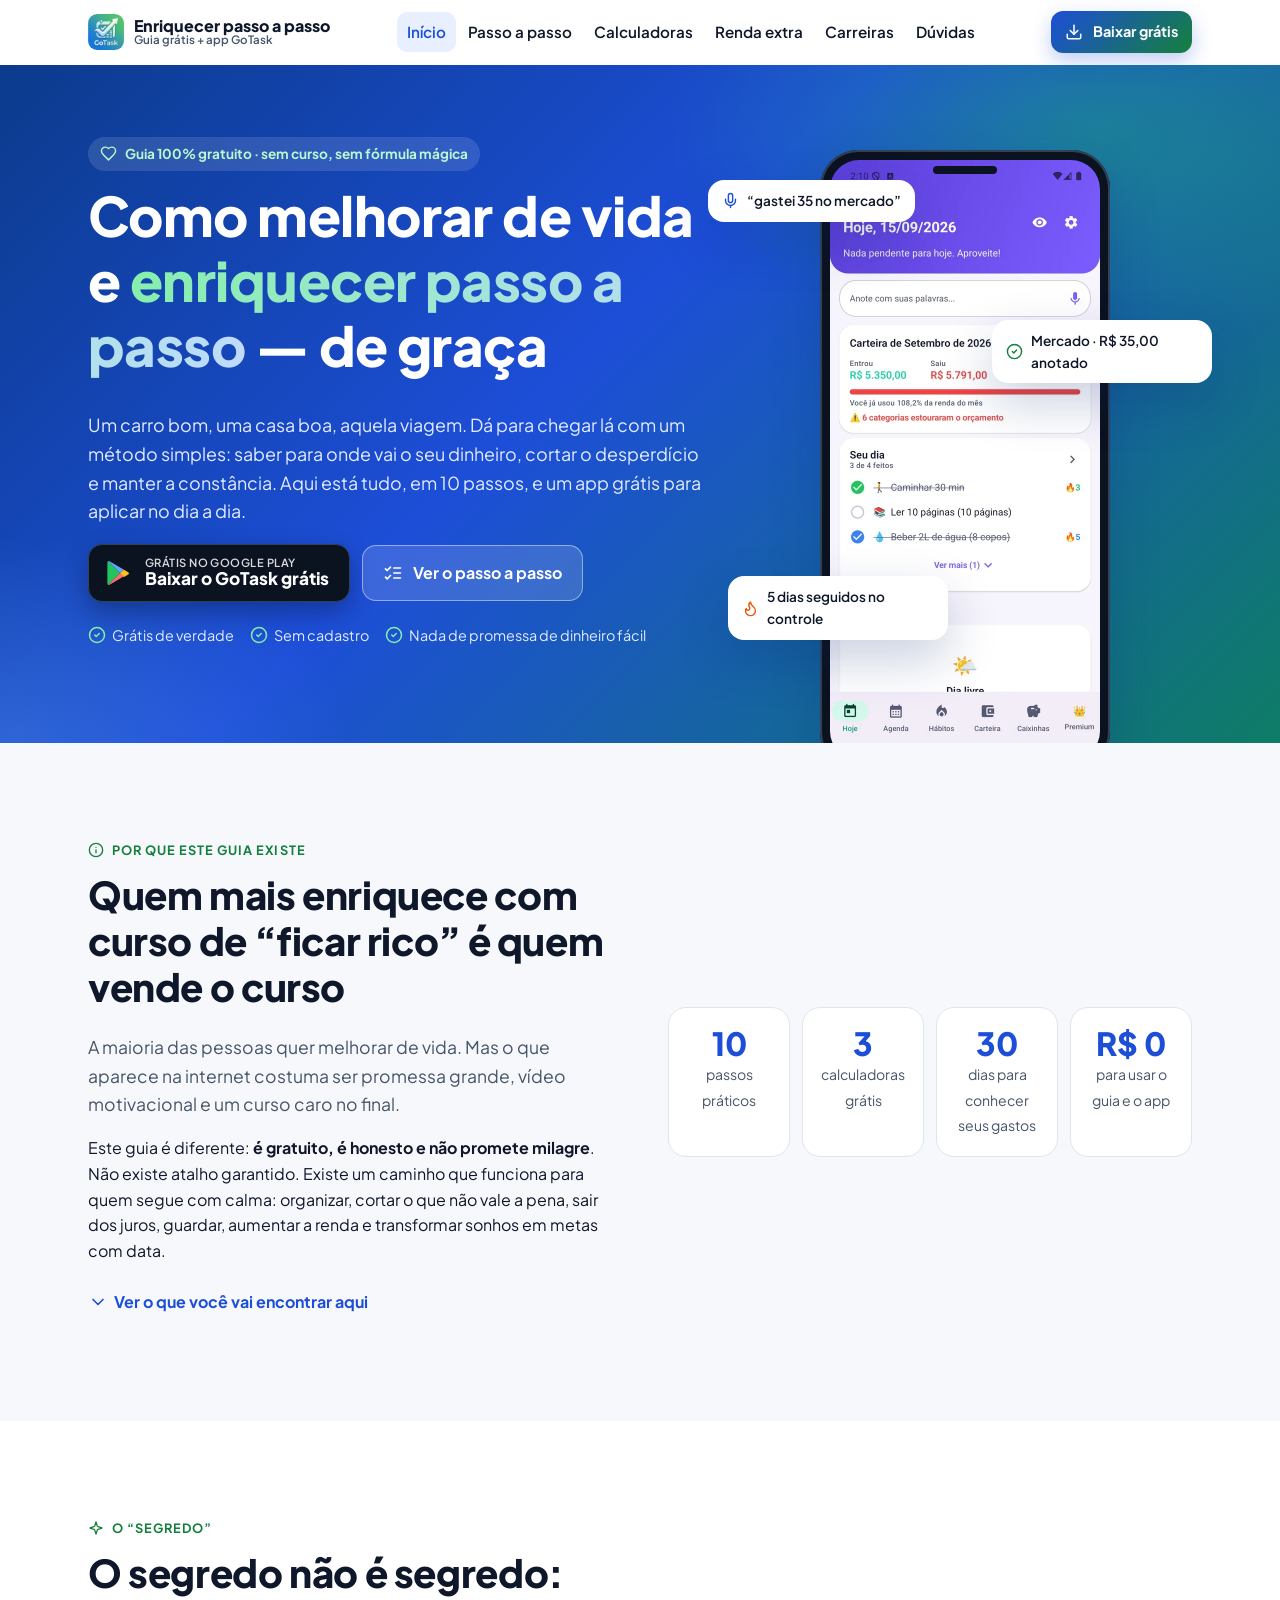
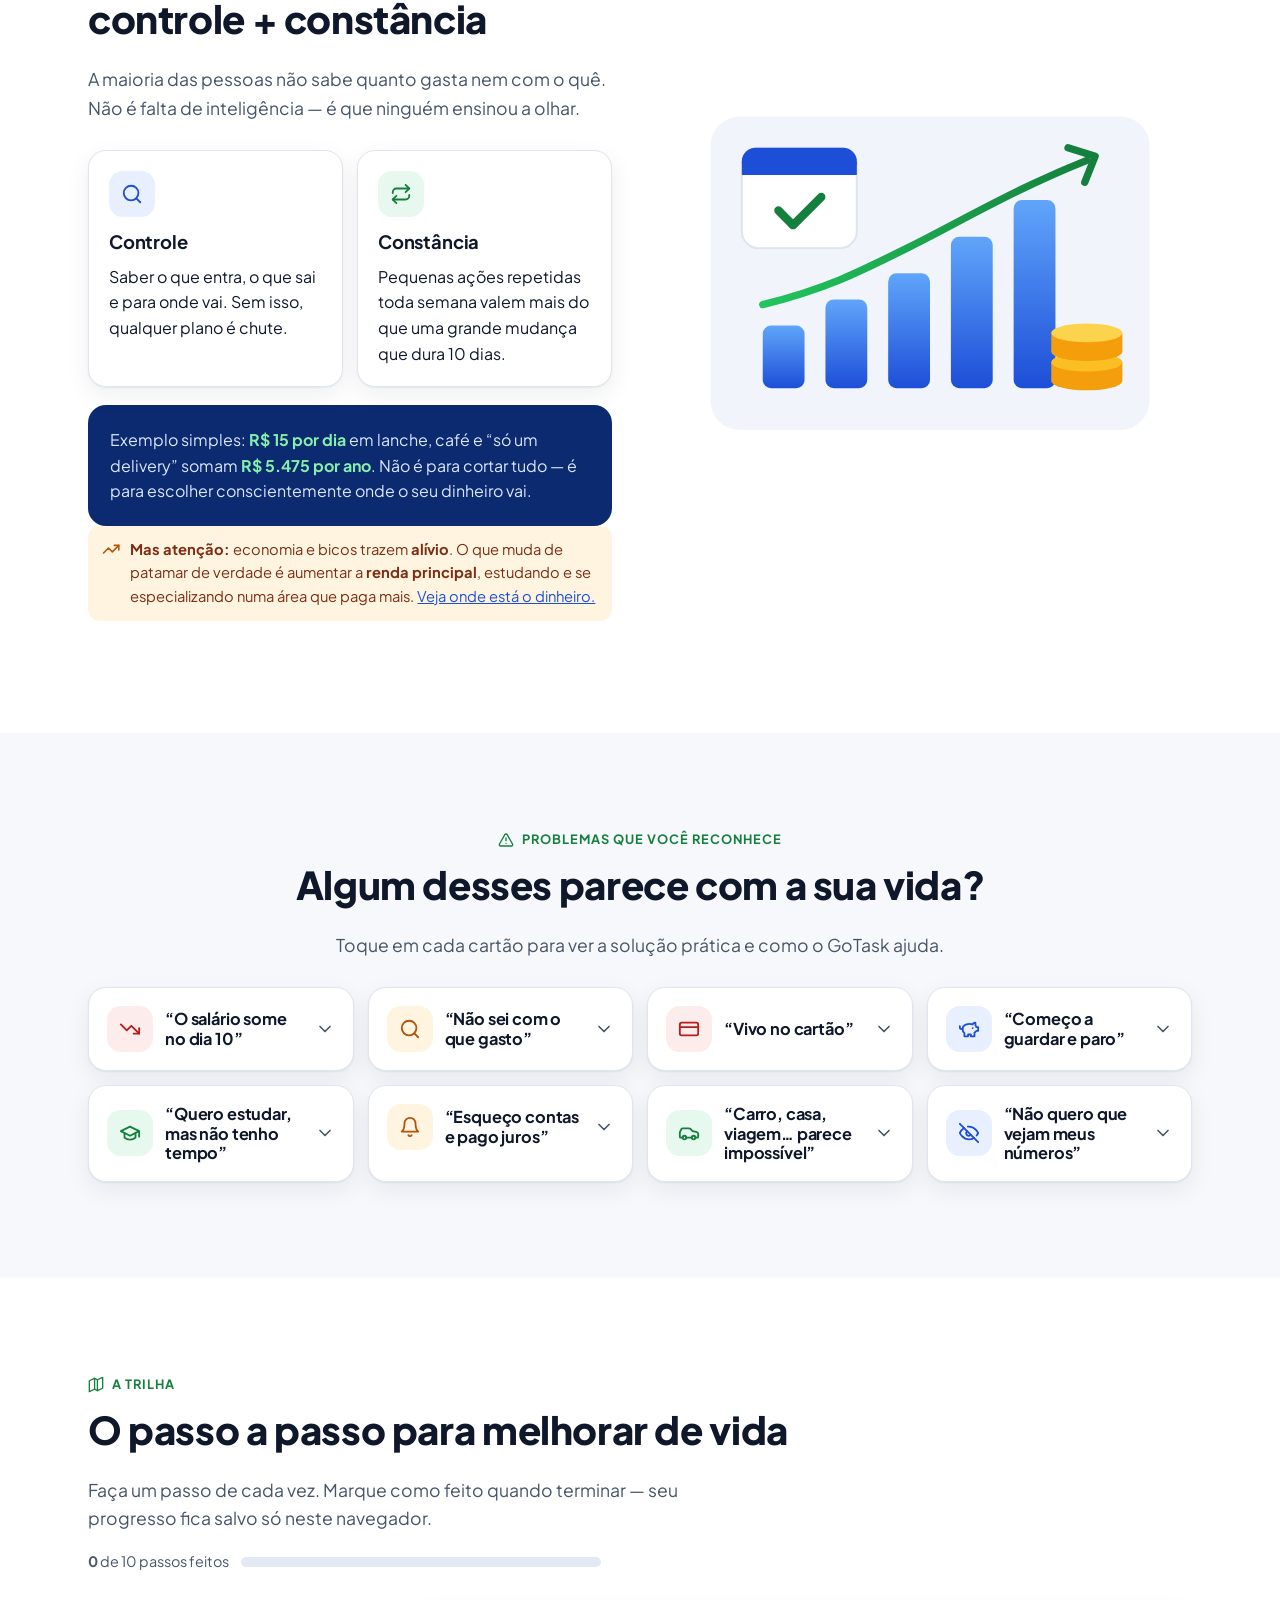
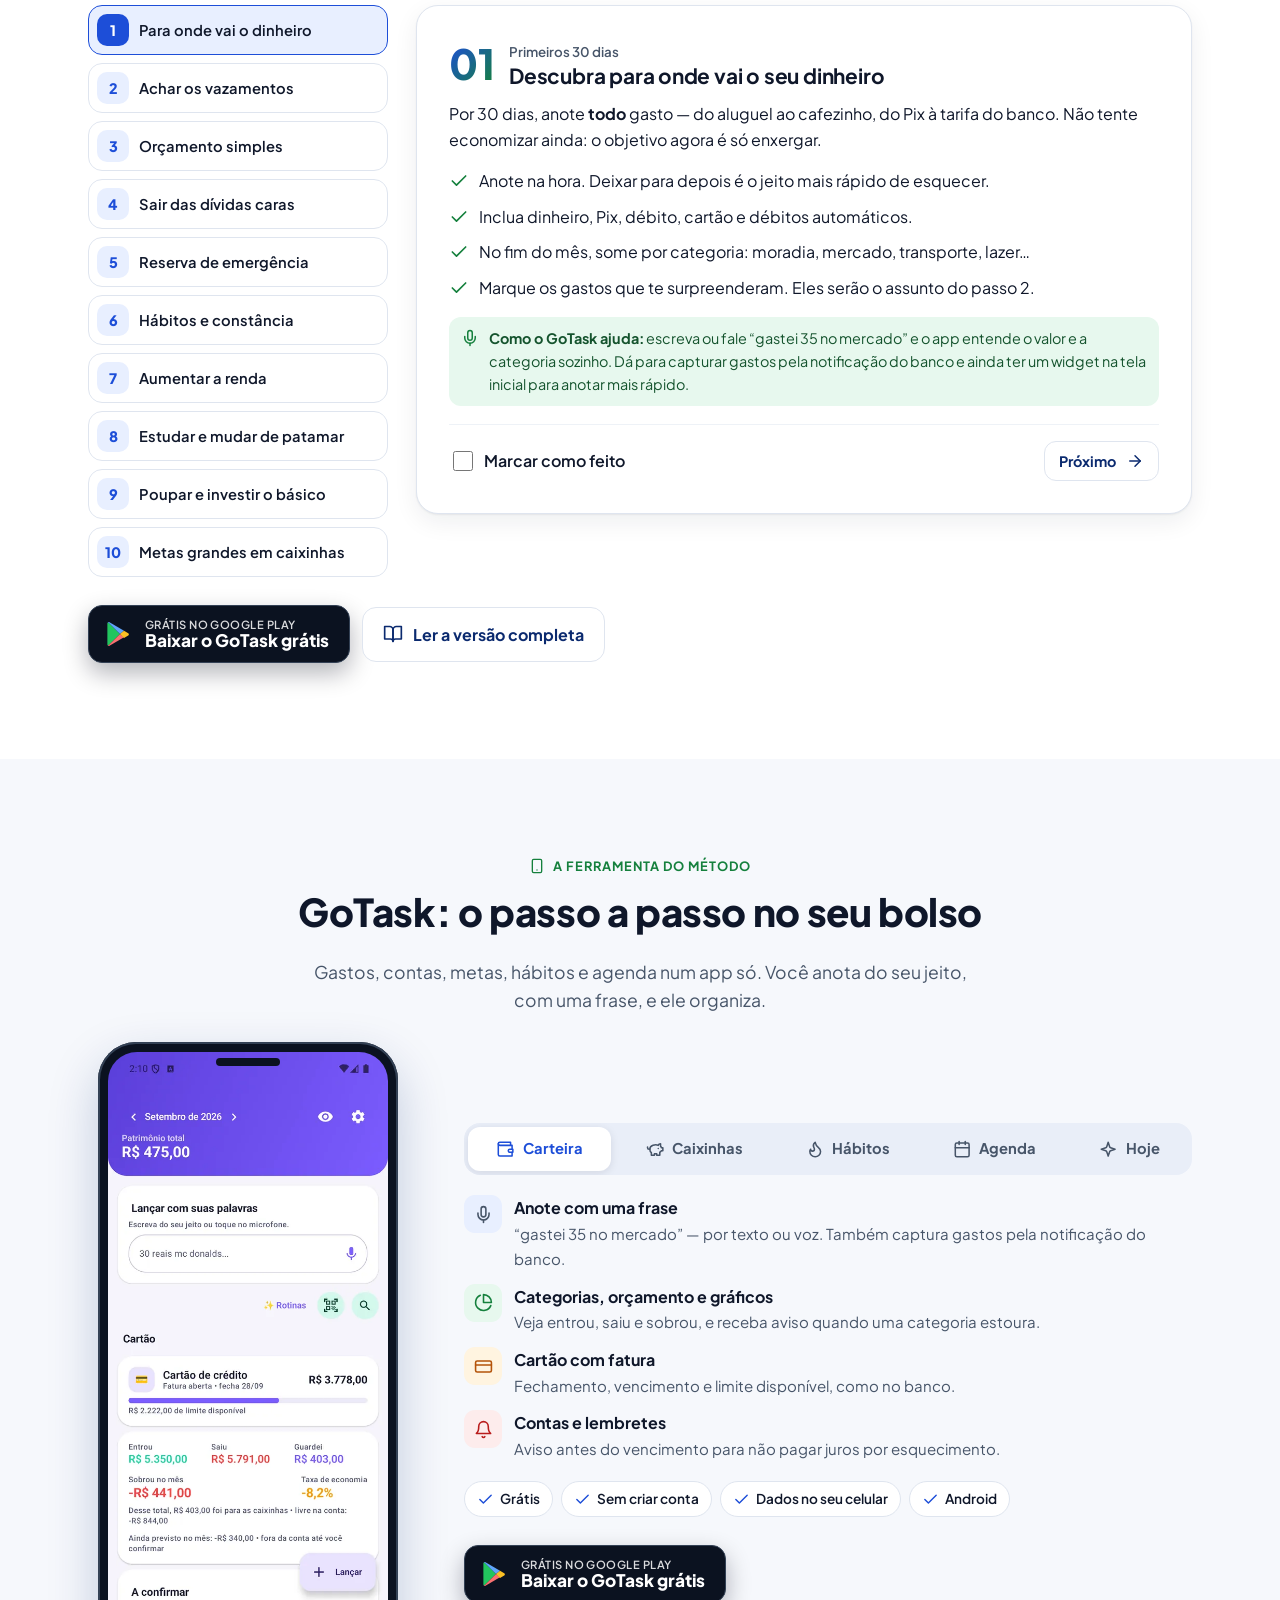
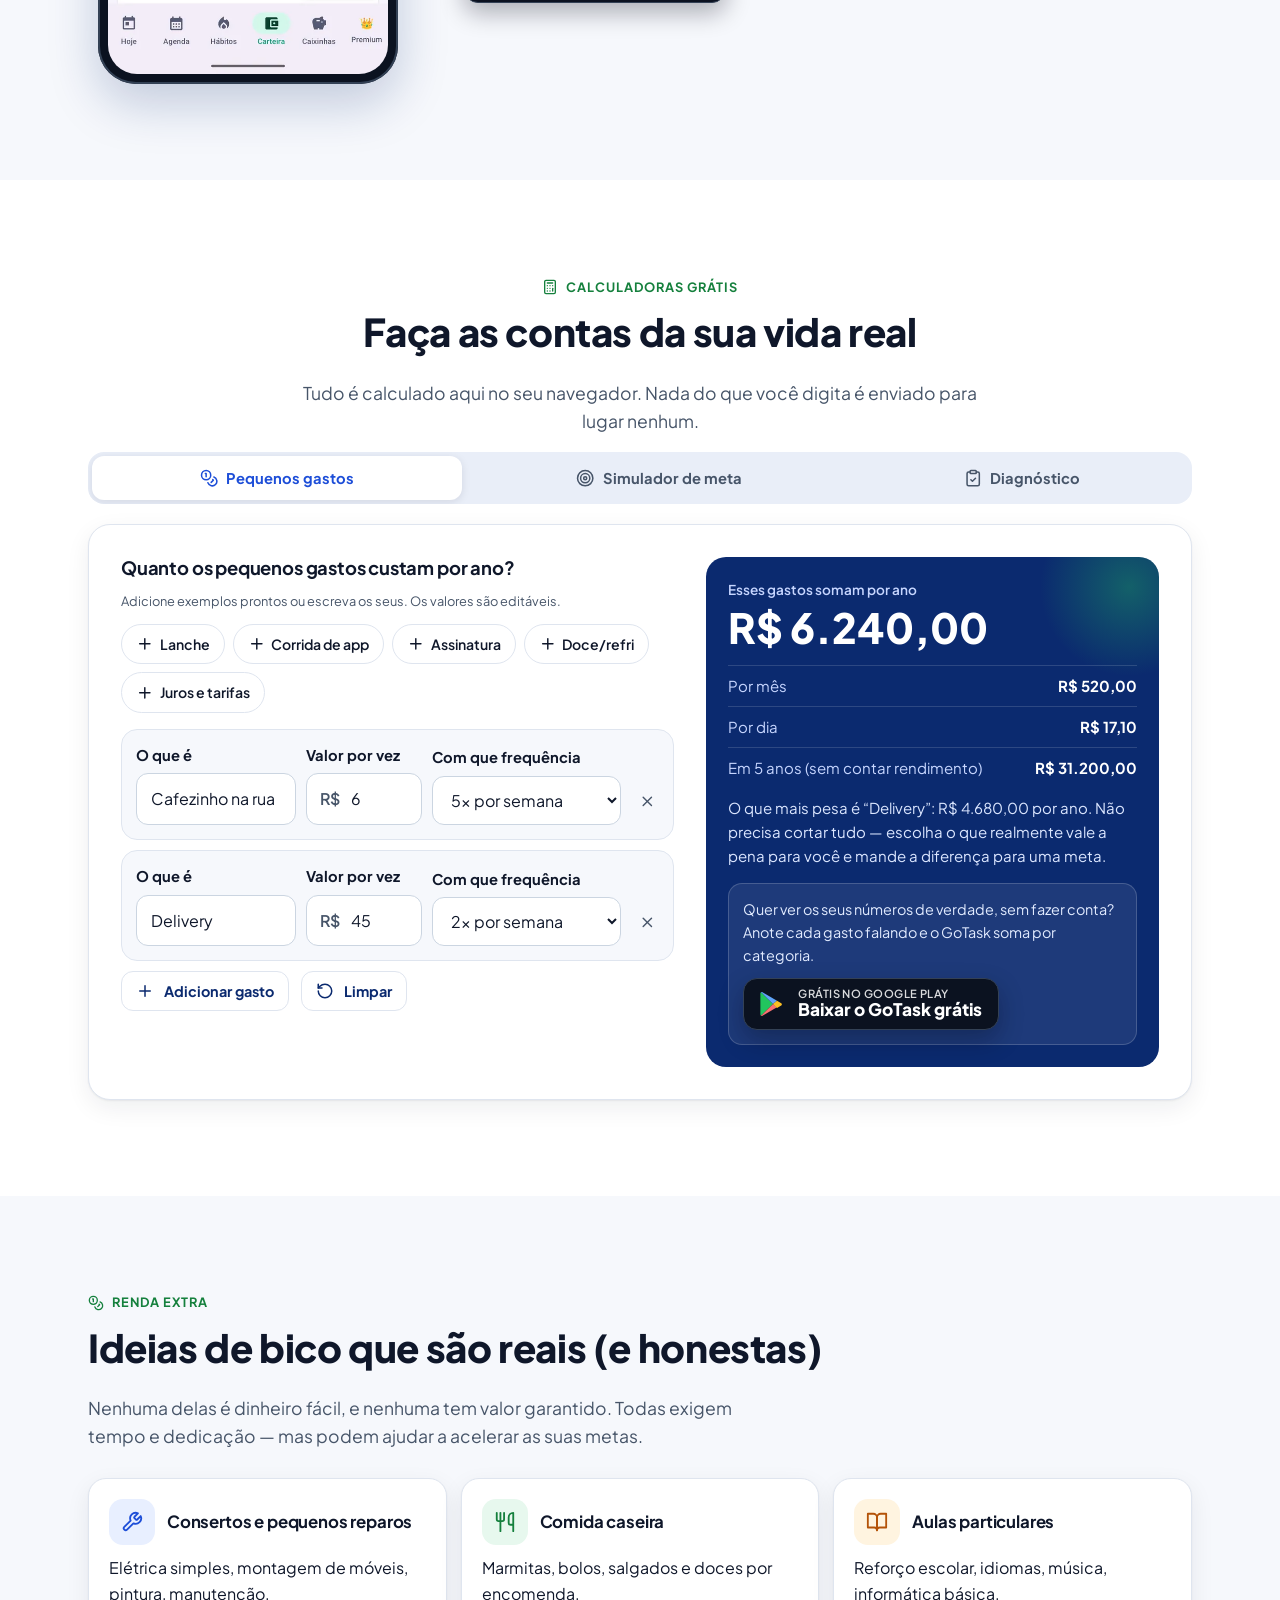
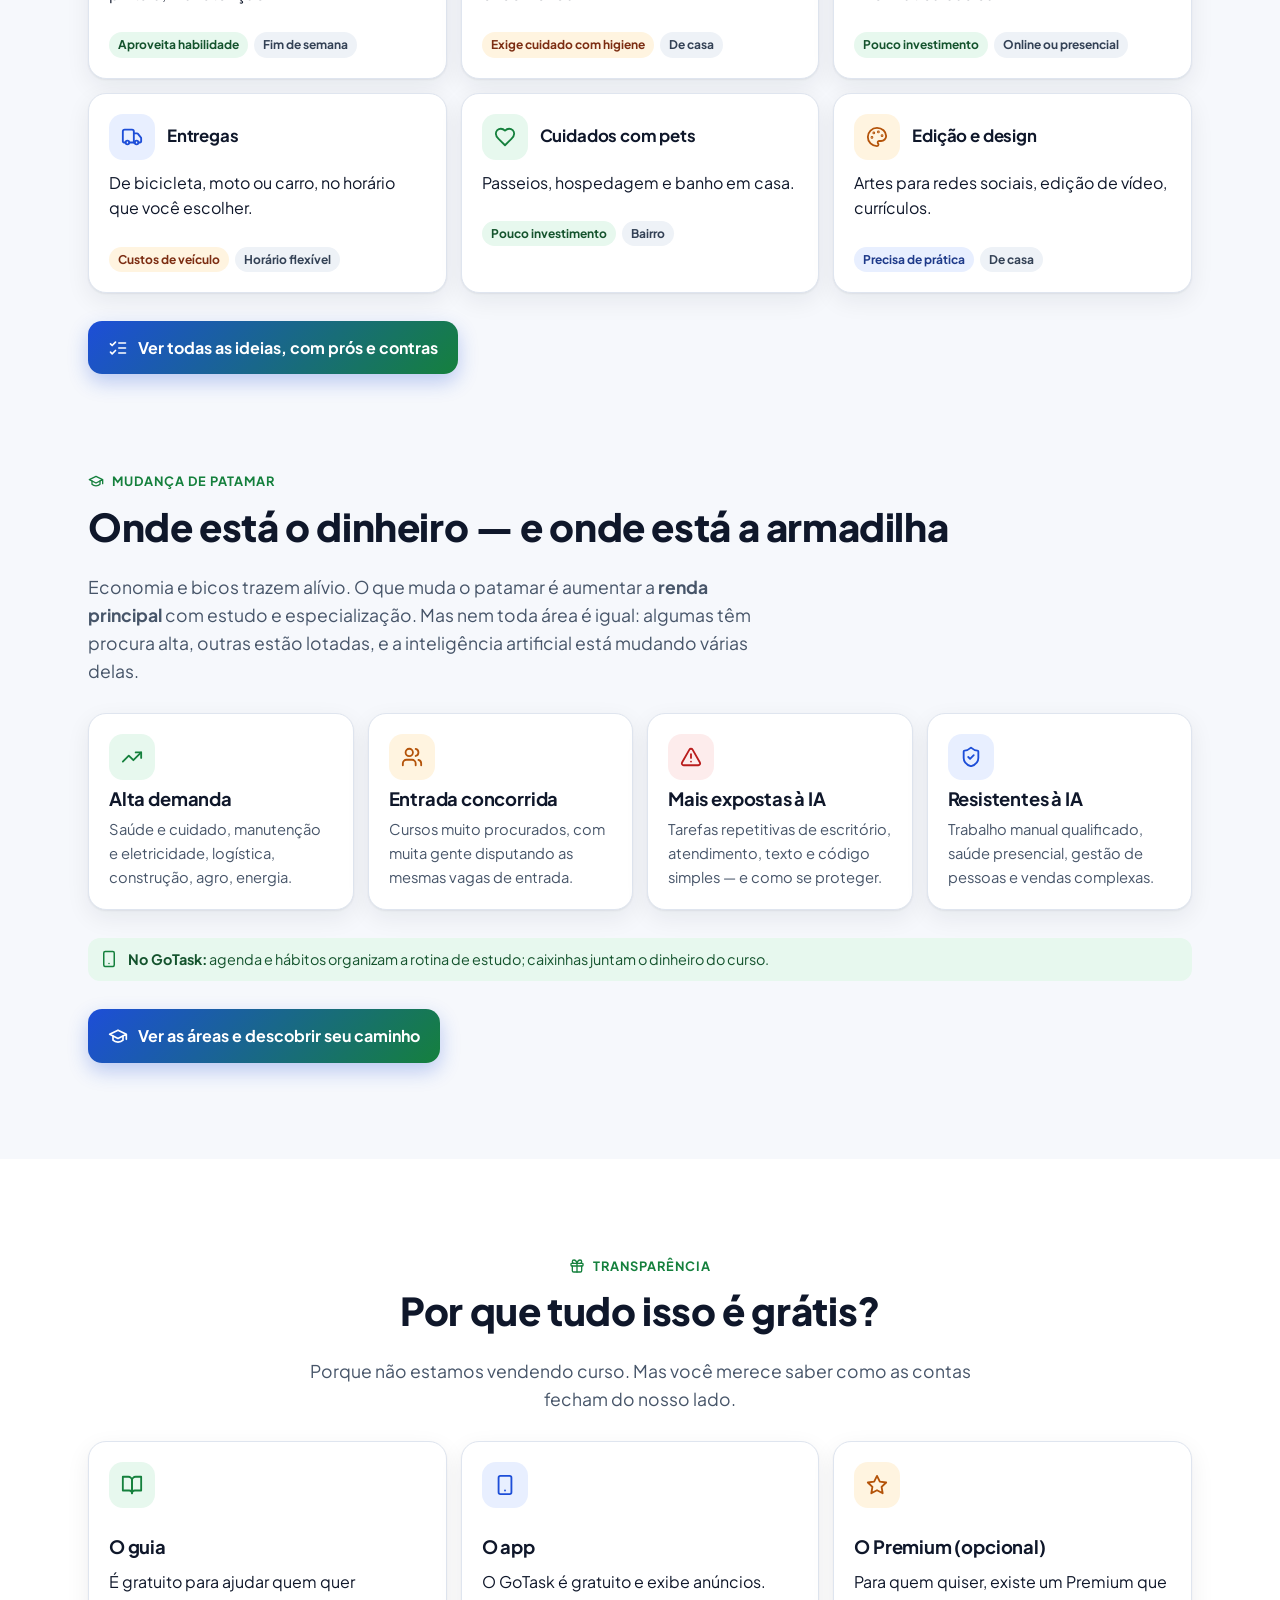
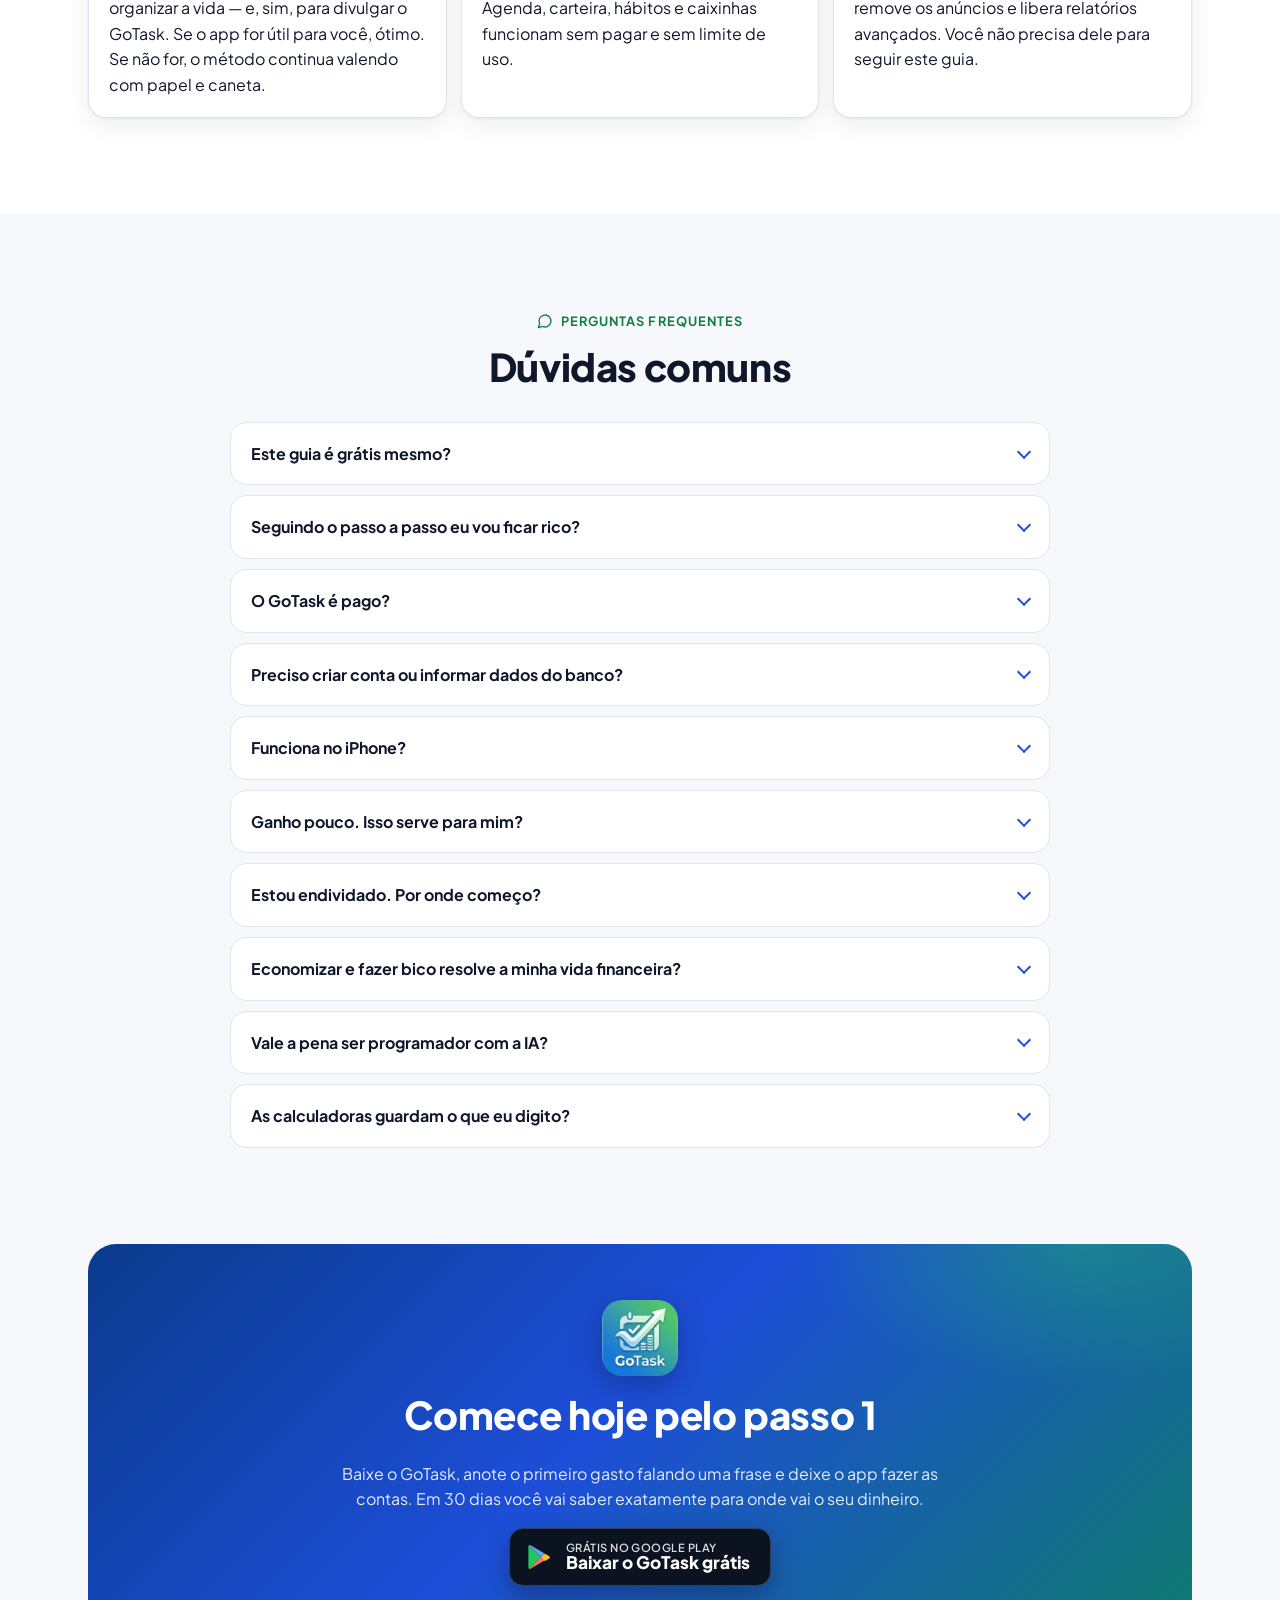
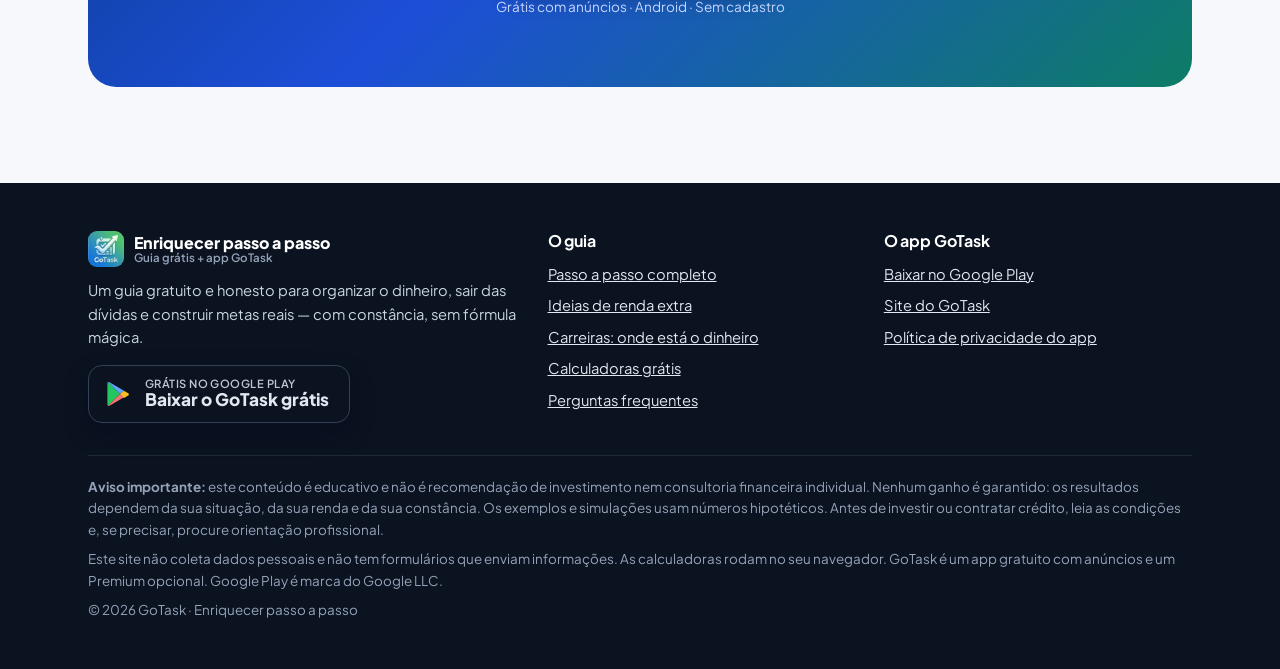
==== index.html @ 4793333d "Site inicial: guia Enriquecer de Graça Co-Authored-By: Claude Opus 5.5 <noreply@anthropic.com>" ====
<!doctype html>
<html lang="pt-BR" class="sem-js">
<head>
<meta charset="utf-8">
<meta name="viewport" content="width=device-width, initial-scale=1, viewport-fit=cover">
<!-- GOOGLE_ADS_TAG -->
<meta name="theme-color" content="#0b3b8c">
<meta name="robots" content="index, follow">
<link rel="icon" href="img/favicon-48.png" sizes="48x48" type="image/png">
<link rel="apple-touch-icon" href="img/apple-touch-icon.png">
<link rel="preconnect" href="https://fonts.googleapis.com">
<link rel="preconnect" href="https://fonts.gstatic.com" crossorigin>
<link href="https://fonts.googleapis.com/css2?family=Plus+Jakarta+Sans:wght@400;600;700;800&amp;display=swap" rel="stylesheet">
<link rel="stylesheet" href="css/estilo.css">
<title>Como melhorar de vida e enriquecer passo a passo, grátis | Guia + app GoTask</title>
<meta name="description" content="Guia gratuito e honesto para controlar o dinheiro, sair das dívidas, criar reserva, aumentar a renda e realizar metas — passo a passo, com calculadoras grátis e o app GoTask.">
<link rel="canonical" href="https://enriquecerdegraca.com.br/">
<meta property="og:type" content="article">
<meta property="og:locale" content="pt_BR">
<meta property="og:site_name" content="Enriquecer passo a passo">
<meta property="og:title" content="Como melhorar de vida passo a passo — guia grátis, sem fórmula mágica">
<meta property="og:description" content="Controle financeiro + constância: 10 passos práticos, calculadoras grátis e um app gratuito para aplicar o método no dia a dia.">
<meta property="og:url" content="https://enriquecerdegraca.com.br/">
<meta property="og:image" content="https://enriquecerdegraca.com.br/img/og-enriquecer.jpg">
<meta property="og:image:width" content="1200">
<meta property="og:image:height" content="630">
<meta property="og:image:alt" content="Melhorar de vida passo a passo — guia grátis com o app GoTask">
<meta name="twitter:card" content="summary_large_image">
<link rel="preload" as="image" href="img/app-hoje.webp" type="image/webp">
<script type="application/ld+json">
{
  "@context": "https://schema.org",
  "@graph": [
    {
      "@type": "Article",
      "@id": "https://enriquecerdegraca.com.br/#artigo",
      "headline": "Como melhorar de vida e enriquecer passo a passo, grátis",
      "description": "Guia gratuito para controlar o dinheiro, sair das dívidas, criar reserva de emergência, aumentar a renda e transformar sonhos em metas, com calculadoras e o app GoTask.",
      "inLanguage": "pt-BR",
      "image": "https://enriquecerdegraca.com.br/img/og-enriquecer.jpg",
      "datePublished": "2026-10-14",
      "dateModified": "2026-10-14",
      "author": { "@type": "Organization", "name": "LH Apps" },
      "publisher": { "@type": "Organization", "name": "LH Apps", "logo": { "@type": "ImageObject", "url": "https://enriquecerdegraca.com.br/img/apple-touch-icon.png" } },
      "mainEntityOfPage": "https://enriquecerdegraca.com.br/"
    },
    {
      "@type": "SoftwareApplication",
      "name": "GoTask: Controle Financeiro",
      "operatingSystem": "Android",
      "applicationCategory": "FinanceApplication",
      "url": "https://play.google.com/store/apps/details?id=com.lhapps.gotask",
      "downloadUrl": "https://play.google.com/store/apps/details?id=com.lhapps.gotask",
      "image": "https://enriquecerdegraca.com.br/img/apple-touch-icon.png",
      "description": "Controle de gastos, orçamento, contas, cartão com fatura, caixinhas de metas, hábitos e agenda em um app gratuito. Anote falando ou escrevendo uma frase.",
      "offers": { "@type": "Offer", "price": "0", "priceCurrency": "BRL" },
      "publisher": { "@type": "Organization", "name": "LH Apps" }
    },
    {
      "@type": "FAQPage",
      "mainEntity": [
        { "@type": "Question", "name": "Este guia é grátis mesmo?", "acceptedAnswer": { "@type": "Answer", "text": "Sim. Não há curso, assinatura ou cadastro. O guia existe para ajudar e para apresentar o GoTask, um app gratuito que facilita aplicar o método." } },
        { "@type": "Question", "name": "Seguindo o passo a passo eu vou ficar rico?", "acceptedAnswer": { "@type": "Answer", "text": "Ninguém pode garantir isso. O que o método faz é organizar o seu dinheiro para que cada real tenha um destino, cortar desperdícios, sair de juros caros e criar constância. Os resultados dependem da sua renda, da sua situação e do tempo." } },
        { "@type": "Question", "name": "O GoTask é pago?", "acceptedAnswer": { "@type": "Answer", "text": "O GoTask é gratuito, com anúncios. A agenda, a carteira, os hábitos e as caixinhas funcionam sem pagar. Existe um Premium opcional que remove os anúncios e libera relatórios avançados." } },
        { "@type": "Question", "name": "Preciso criar conta ou informar dados do banco?", "acceptedAnswer": { "@type": "Answer", "text": "Não. O GoTask funciona sem cadastro e não pede senha de banco. Os dados ficam no seu celular, e o backup, se você ligar, vai para o seu próprio Google Drive." } },
        { "@type": "Question", "name": "Funciona no iPhone?", "acceptedAnswer": { "@type": "Answer", "text": "Por enquanto o GoTask está disponível apenas para Android, no Google Play. O guia e as calculadoras deste site funcionam em qualquer aparelho." } },
        { "@type": "Question", "name": "Ganho pouco. Isso serve para mim?", "acceptedAnswer": { "@type": "Answer", "text": "Serve, e talvez seja ainda mais importante. Com pouca renda, cada vazamento pesa mais. Comece anotando os gastos e guardando um valor pequeno, mesmo que seja R$ 5 por semana: o hábito vem antes do valor." } },
        { "@type": "Question", "name": "Estou endividado. Por onde começo?", "acceptedAnswer": { "@type": "Answer", "text": "Primeiro, pare de aumentar a dívida. Depois liste todas as dívidas com valor e juros e ataque as mais caras, como o rotativo do cartão e o cheque especial. Renegociar para trocar uma dívida cara por uma mais barata costuma ajudar." } },
        { "@type": "Question", "name": "Economizar e fazer bico resolve a minha vida financeira?", "acceptedAnswer": { "@type": "Answer", "text": "Trazem alívio e são a base: tiram você do aperto, pagam dívidas e criam a reserva. Mas o que costuma mudar o patamar é aumentar a renda principal, estudando e se especializando para funções que pagam mais." } },
        { "@type": "Question", "name": "Vale a pena ser programador com a IA?", "acceptedAnswer": { "@type": "Answer", "text": "Programação continua entre as áreas que mais crescem, mas as tarefas simples de código são das mais expostas à IA, e a vaga de entrada ficou mais disputada. Vale a pena para quem pretende subir de nível, unir código a uma área de negócio e usar a IA como ferramenta." } },
        { "@type": "Question", "name": "As calculadoras guardam o que eu digito?", "acceptedAnswer": { "@type": "Answer", "text": "Não. Tudo é calculado no seu navegador e nada é enviado a servidor. Apenas o progresso da trilha (quais passos você marcou) fica salvo no seu próprio navegador." } }
      ]
    }
  ]
}
</script>
</head>
<body>
<a class="pular" href="#conteudo">Pular para o conteúdo</a>
<div class="progresso-leitura" aria-hidden="true"></div>
<header class="topo">
  <div class="wrap">
    <a class="marca" href="index.html"><img src="img/gotask-96.webp" width="36" height="36" alt=""><span>Enriquecer passo a passo<small>Guia grátis + app GoTask</small></span></a>
    <nav class="menu" aria-label="Principal"><a href="index.html" aria-current="page">Início</a><a href="passo-a-passo.html">Passo a passo</a><a href="#ferramentas">Calculadoras</a><a href="bicos.html">Renda extra</a><a href="carreiras.html">Carreiras</a><a href="#duvidas">Dúvidas</a></nav>
    <div class="topo-acoes">
      <a class="btn btn-primario btn-peq btn-topo" href="https://play.google.com/store/apps/details?id=com.lhapps.gotask" data-origem="topo" rel="noopener"><i data-i="download"></i>Baixar grátis</a>
      <button class="btn-menu" type="button" aria-expanded="false" aria-controls="gaveta" aria-label="Abrir menu"><i data-i="menu"></i></button>
    </div>
  </div>
</header>
<nav class="gaveta" id="gaveta" aria-label="Menu do celular"><a href="index.html" aria-current="page"><i data-i="home"></i>Início</a><a href="passo-a-passo.html"><i data-i="list"></i>Passo a passo</a><a href="#ferramentas"><i data-i="calculator"></i>Calculadoras</a><a href="bicos.html"><i data-i="coins"></i>Renda extra</a><a href="carreiras.html"><i data-i="cap"></i>Carreiras</a><a href="#duvidas"><i data-i="message"></i>Dúvidas</a><a class="btn btn-primario " href="https://play.google.com/store/apps/details?id=com.lhapps.gotask" data-origem="menu_celular" rel="noopener"><i data-i="download"></i>Baixar o GoTask grátis</a></nav>

<main id="conteudo">

<!-- ================= HERO ================= -->
<section class="hero" id="topo">
  <div class="wrap">
    <div class="hero-texto">
      <p class="eyebrow"><i data-i="heart"></i> Guia 100% gratuito · sem curso, sem fórmula mágica</p>
      <h1>Como melhorar de vida e <em>enriquecer passo a passo</em> — de graça</h1>
      <p class="lead">Um carro bom, uma casa boa, aquela viagem. Dá para chegar lá com um método simples: saber para onde vai o seu dinheiro, cortar o desperdício e manter a constância. Aqui está tudo, em 10 passos, e um app grátis para aplicar no dia a dia.</p>
      <div class="cta-linha">
        <a class="btn-play" href="https://play.google.com/store/apps/details?id=com.lhapps.gotask" data-origem="hero" rel="noopener"><svg viewBox="0 0 24 24" aria-hidden="true" focusable="false"><path fill="#22c55e" d="M4 2.6 13.6 12 4 21.4c-.3-.2-.5-.6-.5-1V3.6c0-.4.2-.8.5-1z"/><path fill="#60a5fa" d="M4 2.6c.3-.2.8-.2 1.2 0l11.6 6.8-3.2 2.6z"/><path fill="#f87171" d="m13.6 12 3.2 2.6-11.6 6.8c-.4.2-.9.2-1.2 0z"/><path fill="#fbbf24" d="m16.8 9.4 3.4 2c.7.4.7 1.4 0 1.8l-3.4 2L13.6 12z"/></svg><span><small>Grátis no Google Play</small><strong>Baixar o GoTask grátis</strong></span></a>
        <a class="btn btn-claro" href="#passo-a-passo"><i data-i="list"></i>Ver o passo a passo</a>
      </div>
      <ul class="selos">
        <li><i data-i="check-circle"></i> Grátis de verdade</li>
        <li><i data-i="check-circle"></i> Sem cadastro</li>
        <li><i data-i="check-circle"></i> Nada de promessa de dinheiro fácil</li>
      </ul>
    </div>
    <div class="hero-visual" aria-hidden="true">
      <div class="balao b1 flutua"><i data-i="mic"></i>“gastei 35 no mercado”</div>
      <div class="balao b2 flutua d2"><i data-i="check-circle"></i>Mercado · R$ 35,00 anotado</div>
      <div class="balao b3 flutua d3"><i data-i="flame"></i>5 dias seguidos no controle</div>
      <div class="celular"><img src="img/app-hoje.webp" width="540" height="1200" alt="Tela inicial do app GoTask com resumo da carteira do mês e hábitos do dia" fetchpriority="high"></div>
    </div>
  </div>
</section>

<!-- ================= POR QUE ESTE GUIA ================= -->
<section class="secao" id="por-que">
  <div class="wrap">
    <div class="duas">
      <div class="revela">
        <p class="eyebrow"><i data-i="info"></i> Por que este guia existe</p>
        <h2>Quem mais enriquece com curso de “ficar rico” é quem vende o curso</h2>
        <p class="lead">A maioria das pessoas quer melhorar de vida. Mas o que aparece na internet costuma ser promessa grande, vídeo motivacional e um curso caro no final.</p>
        <p>Este guia é diferente: <strong>é gratuito, é honesto e não promete milagre</strong>. Não existe atalho garantido. Existe um caminho que funciona para quem segue com calma: organizar, cortar o que não vale a pena, sair dos juros, guardar, aumentar a renda e transformar sonhos em metas com data.</p>
        <button class="btn-vermais" type="button" aria-expanded="false" aria-controls="mais-porque"><i data-i="chevron-down"></i><span>Ver o que você vai encontrar aqui</span></button>
        <div class="mais-conteudo" id="mais-porque" aria-hidden="true" inert>
          <div>
            <ul class="lista-check">
              <li><i data-i="check"></i><span>Uma trilha de 10 passos, do “não sei para onde vai meu dinheiro” até “tenho metas grandes com prazo”.</span></li>
              <li><i data-i="check"></i><span>Calculadoras que rodam no seu navegador, sem cadastro.</span></li>
              <li><i data-i="check"></i><span>Ideias realistas de renda extra, com prós, contras e tempo que exigem.</span></li>
              <li><i data-i="check"></i><span>Como usar o GoTask, um app gratuito, para manter tudo isso sem planilha.</span></li>
            </ul>
          </div>
        </div>
      </div>
      <div class="revela d1">
        <div class="numeros" style="margin-top:0">
          <div class="numero"><b data-contar="10">10</b><span>passos práticos</span></div>
          <div class="numero"><b data-contar="3">3</b><span>calculadoras grátis</span></div>
          <div class="numero"><b data-contar="30">30</b><span>dias para conhecer seus gastos</span></div>
          <div class="numero"><b data-contar="0" data-pre="R$ ">R$ 0</b><span>para usar o guia e o app</span></div>
        </div>
      </div>
    </div>
  </div>
</section>

<!-- ================= O SEGREDO ================= -->
<section class="secao alt" id="metodo">
  <div class="wrap">
    <div class="duas inv">
      <div class="ilus revela" aria-hidden="true">
        <svg viewBox="0 0 440 320" role="img">
          <defs>
            <linearGradient id="gb" x1="0" y1="1" x2="0" y2="0"><stop offset="0" stop-color="#1d4ed8"/><stop offset="1" stop-color="#60a5fa"/></linearGradient>
            <linearGradient id="gv" x1="0" y1="0" x2="1" y2="0"><stop offset="0" stop-color="#22c55e"/><stop offset="1" stop-color="#15803d"/></linearGradient>
          </defs>
          <rect x="10" y="10" width="420" height="300" rx="28" fill="#f1f5fb"/>
          <g fill="url(#gb)">
            <rect x="60" y="210" width="40" height="60" rx="8"/>
            <rect x="120" y="185" width="40" height="85" rx="8"/>
            <rect x="180" y="160" width="40" height="110" rx="8"/>
            <rect x="240" y="125" width="40" height="145" rx="8"/>
            <rect x="300" y="90" width="40" height="180" rx="8"/>
          </g>
          <path d="M60 190 C120 175 150 160 200 135 S300 80 370 52" fill="none" stroke="url(#gv)" stroke-width="7" stroke-linecap="round"/>
          <path d="m352 40 26 8-10 25" fill="none" stroke="#15803d" stroke-width="7" stroke-linecap="round" stroke-linejoin="round"/>
          <g transform="translate(330 205)">
            <ellipse cx="40" cy="58" rx="34" ry="9" fill="#f59e0b"/>
            <rect x="6" y="40" width="68" height="18" fill="#f59e0b"/>
            <ellipse cx="40" cy="40" rx="34" ry="9" fill="#fbbf24"/>
            <ellipse cx="40" cy="30" rx="34" ry="9" fill="#f59e0b"/>
            <rect x="6" y="12" width="68" height="18" fill="#f59e0b"/>
            <ellipse cx="40" cy="12" rx="34" ry="9" fill="#fcd34d"/>
          </g>
          <g transform="translate(40 40)">
            <rect width="110" height="96" rx="16" fill="#fff" stroke="#dfe5ef" stroke-width="2"/>
            <rect width="110" height="26" rx="13" fill="#1d4ed8"/>
            <rect y="13" width="110" height="13" fill="#1d4ed8"/>
            <path d="m35 60 14 14 27-27" fill="none" stroke="#15803d" stroke-width="8" stroke-linecap="round" stroke-linejoin="round"/>
          </g>
        </svg>
      </div>
      <div class="revela d1">
        <p class="eyebrow"><i data-i="sparkles"></i> O “segredo”</p>
        <h2>O segredo não é segredo: controle + constância</h2>
        <p class="lead">A maioria das pessoas não sabe quanto gasta nem com o quê. Não é falta de inteligência — é que ninguém ensinou a olhar.</p>
        <div class="grade g2 mt">
          <div class="card segredo">
            <div class="ico-box"><i data-i="search"></i></div>
            <h3>Controle</h3>
            <p>Saber o que entra, o que sai e para onde vai. Sem isso, qualquer plano é chute.</p>
          </div>
          <div class="card segredo">
            <div class="ico-box verde"><i data-i="repeat"></i></div>
            <h3>Constância</h3>
            <p>Pequenas ações repetidas toda semana valem mais do que uma grande mudança que dura 10 dias.</p>
          </div>
        </div>
        <div class="conta-exemplo">
          <p>Exemplo simples: <strong>R$ 15 por dia</strong> em lanche, café e “só um delivery” somam <strong>R$ 5.475 por ano</strong>. Não é para cortar tudo — é para escolher conscientemente onde o seu dinheiro vai.</p>
        </div>
        <p class="dica mt"><i data-i="trending-up"></i><span><b>Mas atenção:</b> economia e bicos trazem <b>alívio</b>. O que muda de patamar de verdade é aumentar a <b>renda principal</b>, estudando e se especializando numa área que paga mais. <a href="carreiras.html">Veja onde está o dinheiro.</a></span></p>
      </div>
    </div>
  </div>
</section>

<!-- ================= PROBLEMAS ================= -->
<section class="secao" id="problemas">
  <div class="wrap">
    <div class="centro revela">
      <p class="eyebrow"><i data-i="alert"></i> Problemas que você reconhece</p>
      <h2>Algum desses parece com a sua vida?</h2>
      <p class="lead">Toque em cada cartão para ver a solução prática e como o GoTask ajuda.</p>
    </div>
    <div class="grade g4 mt">
      <article class="card dor-card revela">
        <button class="dor" type="button" aria-expanded="false" aria-controls="dor1"><span class="ico-box vermelho"><i data-i="trending-down"></i></span><h3>“O salário some no dia 10”</h3><i data-i="chevron-down" class="seta"></i></button>
        <div class="dor-corpo" id="dor1"><div>
          <p class="solucao"><b>Solução:</b> pague-se primeiro. No dia em que o dinheiro entra, separe as contas fixas e uma parte para o futuro. O resto vira o limite do mês, dividido por categoria.</p>
          <div class="no-app"><i data-i="phone"></i><span><b>No GoTask:</b> a Carteira mostra quanto entrou, saiu e sobrou, e avisa quando uma categoria estoura o orçamento.</span></div>
        </div></div>
      </article>
      <article class="card dor-card revela d1">
        <button class="dor" type="button" aria-expanded="false" aria-controls="dor2"><span class="ico-box ambar"><i data-i="search"></i></span><h3>“Não sei com o que gasto”</h3><i data-i="chevron-down" class="seta"></i></button>
        <div class="dor-corpo" id="dor2"><div>
          <p class="solucao"><b>Solução:</b> anote todos os gastos por 30 dias, sem julgar. No fim do mês, some por categoria. A surpresa costuma estar nos valores pequenos.</p>
          <div class="no-app"><i data-i="mic"></i><span><b>No GoTask:</b> fale ou escreva “gastei 35 no mercado” e ele organiza sozinho. Também captura gastos pela notificação do banco.</span></div>
        </div></div>
      </article>
      <article class="card dor-card revela d2">
        <button class="dor" type="button" aria-expanded="false" aria-controls="dor3"><span class="ico-box vermelho"><i data-i="card"></i></span><h3>“Vivo no cartão”</h3><i data-i="chevron-down" class="seta"></i></button>
        <div class="dor-corpo" id="dor3"><div>
          <p class="solucao"><b>Solução:</b> defina um limite pessoal menor do que o do banco e acompanhe a fatura durante o mês, não só quando ela chega. Nunca pague só o mínimo.</p>
          <div class="no-app"><i data-i="card"></i><span><b>No GoTask:</b> cartão de crédito com fatura de verdade — fechamento, vencimento e limite disponível.</span></div>
        </div></div>
      </article>
      <article class="card dor-card revela d3">
        <button class="dor" type="button" aria-expanded="false" aria-controls="dor4"><span class="ico-box"><i data-i="piggy"></i></span><h3>“Começo a guardar e paro”</h3><i data-i="chevron-down" class="seta"></i></button>
        <div class="dor-corpo" id="dor4"><div>
          <p class="solucao"><b>Solução:</b> comece com um valor tão pequeno que não dê para desistir e guarde no dia do salário, não “o que sobrar”. Dê um nome à meta.</p>
          <div class="no-app"><i data-i="piggy"></i><span><b>No GoTask:</b> caixinhas por objetivo, aportes programados e a sequência dos seus hábitos para não quebrar a corrente.</span></div>
        </div></div>
      </article>
      <article class="card dor-card revela">
        <button class="dor" type="button" aria-expanded="false" aria-controls="dor5"><span class="ico-box verde"><i data-i="cap"></i></span><h3>“Quero estudar, mas não tenho tempo”</h3><i data-i="chevron-down" class="seta"></i></button>
        <div class="dor-corpo" id="dor5"><div>
          <p class="solucao"><b>Solução:</b> em vez de “quando der”, marque um bloco fixo e curto — 30 minutos, 4 vezes por semana. Pouco e sempre vence muito e nunca.</p>
          <div class="no-app"><i data-i="calendar-check"></i><span><b>No GoTask:</b> agenda com lembretes e o hábito “estudar 30 min” com sequência e grade de dias.</span></div>
        </div></div>
      </article>
      <article class="card dor-card revela d1">
        <button class="dor" type="button" aria-expanded="false" aria-controls="dor6"><span class="ico-box ambar"><i data-i="bell"></i></span><h3>“Esqueço contas e pago juros”</h3><i data-i="chevron-down" class="seta"></i></button>
        <div class="dor-corpo" id="dor6"><div>
          <p class="solucao"><b>Solução:</b> cadastre todas as contas do mês uma vez e receba aviso alguns dias antes do vencimento. Multa e juros por atraso são dinheiro jogado fora.</p>
          <div class="no-app"><i data-i="bell"></i><span><b>No GoTask:</b> contas a pagar com lembretes que tocam de verdade, e o que você anota aparece também no Google Agenda.</span></div>
        </div></div>
      </article>
      <article class="card dor-card revela d2">
        <button class="dor" type="button" aria-expanded="false" aria-controls="dor7"><span class="ico-box verde"><i data-i="car"></i></span><h3>“Carro, casa, viagem… parece impossível”</h3><i data-i="chevron-down" class="seta"></i></button>
        <div class="dor-corpo" id="dor7"><div>
          <p class="solucao"><b>Solução:</b> todo objetivo grande vira um valor por mês quando tem prazo. <a href="#ferramentas" data-ir-aba="t-meta">Simule a sua meta aqui</a>.</p>
          <div class="no-app"><i data-i="target"></i><span><b>No GoTask:</b> caixinhas com projeção de juros compostos e “faltam X meses no ritmo atual”.</span></div>
        </div></div>
      </article>
      <article class="card dor-card revela d3">
        <button class="dor" type="button" aria-expanded="false" aria-controls="dor8"><span class="ico-box"><i data-i="eye-off"></i></span><h3>“Não quero que vejam meus números”</h3><i data-i="chevron-down" class="seta"></i></button>
        <div class="dor-corpo" id="dor8"><div>
          <p class="solucao"><b>Solução:</b> controle financeiro é pessoal. Use uma ferramenta que guarde os dados no seu aparelho e permita esconder valores.</p>
          <div class="no-app"><i data-i="lock"></i><span><b>No GoTask:</b> modo discreto que esconde os valores, bloqueio por biometria e sem cadastro.</span></div>
        </div></div>
      </article>
    </div>
  </div>
</section>

<!-- ================= TRILHA ================= -->
<section class="secao alt" id="passo-a-passo">
  <div class="wrap">
    <div class="revela">
      <p class="eyebrow"><i data-i="map"></i> A trilha</p>
      <h2>O passo a passo para melhorar de vida</h2>
      <p class="lead">Faça um passo de cada vez. Marque como feito quando terminar — seu progresso fica salvo só neste navegador.</p>
      <div class="trilha-progresso" role="status"><span><b data-feitos>0</b> de 10 passos feitos</span><div class="barra" aria-hidden="true"><i></i></div></div>
    </div>

    <div class="trilha" data-trilha>
      <ul class="passos-lista" role="tablist" aria-label="Passos da trilha" aria-orientation="vertical">
        <li role="presentation"><button class="passo-btn" role="tab" id="pb1" data-passo="1" aria-selected="true" aria-controls="pp1" tabindex="0"><span class="n">1</span>Para onde vai o dinheiro<span class="sr-only"></span></button></li>
        <li role="presentation"><button class="passo-btn" role="tab" id="pb2" data-passo="2" aria-selected="false" aria-controls="pp2" tabindex="-1"><span class="n">2</span>Achar os vazamentos<span class="sr-only"></span></button></li>
        <li role="presentation"><button class="passo-btn" role="tab" id="pb3" data-passo="3" aria-selected="false" aria-controls="pp3" tabindex="-1"><span class="n">3</span>Orçamento simples<span class="sr-only"></span></button></li>
        <li role="presentation"><button class="passo-btn" role="tab" id="pb4" data-passo="4" aria-selected="false" aria-controls="pp4" tabindex="-1"><span class="n">4</span>Sair das dívidas caras<span class="sr-only"></span></button></li>
        <li role="presentation"><button class="passo-btn" role="tab" id="pb5" data-passo="5" aria-selected="false" aria-controls="pp5" tabindex="-1"><span class="n">5</span>Reserva de emergência<span class="sr-only"></span></button></li>
        <li role="presentation"><button class="passo-btn" role="tab" id="pb6" data-passo="6" aria-selected="false" aria-controls="pp6" tabindex="-1"><span class="n">6</span>Hábitos e constância<span class="sr-only"></span></button></li>
        <li role="presentation"><button class="passo-btn" role="tab" id="pb7" data-passo="7" aria-selected="false" aria-controls="pp7" tabindex="-1"><span class="n">7</span>Aumentar a renda<span class="sr-only"></span></button></li>
        <li role="presentation"><button class="passo-btn" role="tab" id="pb8" data-passo="8" aria-selected="false" aria-controls="pp8" tabindex="-1"><span class="n">8</span>Estudar e mudar de patamar<span class="sr-only"></span></button></li>
        <li role="presentation"><button class="passo-btn" role="tab" id="pb9" data-passo="9" aria-selected="false" aria-controls="pp9" tabindex="-1"><span class="n">9</span>Poupar e investir o básico<span class="sr-only"></span></button></li>
        <li role="presentation"><button class="passo-btn" role="tab" id="pb10" data-passo="10" aria-selected="false" aria-controls="pp10" tabindex="-1"><span class="n">10</span>Metas grandes em caixinhas<span class="sr-only"></span></button></li>
      </ul>

      <div class="paineis">
        <div class="passo-painel" role="tabpanel" id="pp1" aria-labelledby="pb1">
          <div class="passo-cab"><span class="big-n">01</span><div><small>Primeiros 30 dias</small><h3>Descubra para onde vai o seu dinheiro</h3></div></div>
          <p>Por 30 dias, anote <strong>todo</strong> gasto — do aluguel ao cafezinho, do Pix à tarifa do banco. Não tente economizar ainda: o objetivo agora é só enxergar.</p>
          <ul class="lista-check">
            <li><i data-i="check"></i><span>Anote na hora. Deixar para depois é o jeito mais rápido de esquecer.</span></li>
            <li><i data-i="check"></i><span>Inclua dinheiro, Pix, débito, cartão e débitos automáticos.</span></li>
            <li><i data-i="check"></i><span>No fim do mês, some por categoria: moradia, mercado, transporte, lazer…</span></li>
            <li><i data-i="check"></i><span>Marque os gastos que te surpreenderam. Eles serão o assunto do passo 2.</span></li>
          </ul>
          <div class="no-app"><i data-i="mic"></i><span><b>Como o GoTask ajuda:</b> escreva ou fale “gastei 35 no mercado” e o app entende o valor e a categoria sozinho. Dá para capturar gastos pela notificação do banco e ainda ter um widget na tela inicial para anotar mais rápido.</span></div>
          <div class="passo-rodape">
            <label class="marcar"><input type="checkbox" data-marcar="1"> Marcar como feito</label>
            <div class="navs"><button class="btn btn-sec btn-peq" type="button" data-ir="2">Próximo <i data-i="arrow-right"></i></button></div>
          </div>
        </div>

        <div class="passo-painel" role="tabpanel" id="pp2" aria-labelledby="pb2" hidden>
          <div class="passo-cab"><span class="big-n">02</span><div><small>Necessário x desnecessário</small><h3>Ache os vazamentos</h3></div></div>
          <p>Com os gastos anotados, separe em três grupos: <strong>essencial</strong> (moradia, contas, mercado, transporte, saúde), <strong>ajustável</strong> (celular, internet, roupas) e <strong>vazamento</strong> — o que sai sem você perceber ou sem valer a pena.</p>
          <ul class="lista-check">
            <li><i data-i="check"></i><span><b>Delivery frequente:</b> a taxa e o preço maior somam rápido.</span></li>
            <li><i data-i="check"></i><span><b>Assinaturas esquecidas:</b> cancele o que você não usou no último mês.</span></li>
            <li><i data-i="check"></i><span><b>Juros e tarifas:</b> dinheiro que sai sem nada em troca.</span></li>
            <li><i data-i="check"></i><span><b>Pequenos gastos diários:</b> café, lanche, doce, “só uma corrida de app”.</span></li>
          </ul>
          <p class="dica"><i data-i="info"></i><span>Escolha só 1 ou 2 vazamentos para atacar agora. Cortar tudo de uma vez costuma durar uma semana. <a href="#ferramentas">Calcule quanto os seus pequenos gastos custam por ano.</a></span></p>
          <div class="no-app"><i data-i="pie"></i><span><b>Como o GoTask ajuda:</b> categorias e gráficos mostram em segundos onde está o peso do mês, e a busca encontra qualquer lançamento.</span></div>
          <div class="passo-rodape">
            <label class="marcar"><input type="checkbox" data-marcar="2"> Marcar como feito</label>
            <div class="navs"><button class="btn btn-sec btn-peq" type="button" data-ir="1"><i data-i="arrow-left"></i> Anterior</button><button class="btn btn-sec btn-peq" type="button" data-ir="3">Próximo <i data-i="arrow-right"></i></button></div>
          </div>
        </div>

        <div class="passo-painel" role="tabpanel" id="pp3" aria-labelledby="pb3" hidden>
          <div class="passo-cab"><span class="big-n">03</span><div><small>Cada real com um destino</small><h3>Monte um orçamento simples</h3></div></div>
          <p>Uma referência conhecida é a regra 50/30/20: metade para o essencial, uma parte para desejos e uma parte para o futuro.</p>
          <div class="regra" aria-label="Regra 50/30/20">
            <div class="r1"><b>50%</b>Essencial</div>
            <div class="r2"><b>30%</b>Desejos</div>
            <div class="r3"><b>20%</b>Futuro</div>
          </div>
          <p><strong>Adapte à sua realidade.</strong> Se o essencial já come 70% ou 80% da renda, comece com 80/15/5. O que importa é criar o hábito de separar algo para o futuro, mesmo que pequeno.</p>
          <ul class="lista-check">
            <li><i data-i="check"></i><span>Defina um limite para cada categoria, com base no que você viu nos passos 1 e 2.</span></li>
            <li><i data-i="check"></i><span>Pague-se primeiro: separe a parte do futuro assim que o dinheiro entrar.</span></li>
            <li><i data-i="check"></i><span>Ajuste no fim de cada mês. Orçamento bom é o que você consegue cumprir.</span></li>
          </ul>
          <div class="no-app"><i data-i="wallet"></i><span><b>Como o GoTask ajuda:</b> orçamento mensal por categoria, com aviso quando uma delas estoura, e o resumo “entrou, saiu, sobrou” sempre à vista.</span></div>
          <div class="passo-rodape">
            <label class="marcar"><input type="checkbox" data-marcar="3"> Marcar como feito</label>
            <div class="navs"><button class="btn btn-sec btn-peq" type="button" data-ir="2"><i data-i="arrow-left"></i> Anterior</button><button class="btn btn-sec btn-peq" type="button" data-ir="4">Próximo <i data-i="arrow-right"></i></button></div>
          </div>
        </div>

        <div class="passo-painel" role="tabpanel" id="pp4" aria-labelledby="pb4" hidden>
          <div class="passo-cab"><span class="big-n">04</span><div><small>Ordem de ataque</small><h3>Saia das dívidas caras</h3></div></div>
          <p>Juro alto anula qualquer esforço de economia. Por isso, as dívidas mais caras vêm antes de investir.</p>
          <ul class="lista-check">
            <li><i data-i="check"></i><span><b>1. Pare de aumentar a dívida.</b> Use o cartão só com o que cabe na próxima fatura.</span></li>
            <li><i data-i="check"></i><span><b>2. Liste tudo:</b> com quem deve, quanto, juros ao mês e valor da parcela.</span></li>
            <li><i data-i="check"></i><span><b>3. Ataque primeiro as mais caras</b> — em geral o rotativo do cartão e o cheque especial. Se precisar de ânimo, quite uma pequena primeiro.</span></li>
            <li><i data-i="check"></i><span><b>4. Negocie.</b> Trocar uma dívida cara por uma mais barata costuma ajudar. Compare sempre o custo efetivo total (CET), não só a parcela.</span></li>
          </ul>
          <p class="dica"><i data-i="alert"></i><span>Pagar só o mínimo da fatura joga o resto para o rotativo, um dos juros mais caros que existem. Se não der para pagar tudo, procure o banco para parcelar antes do vencimento.</span></p>
          <div class="no-app"><i data-i="card"></i><span><b>Como o GoTask ajuda:</b> cartão de crédito com fatura (fechamento, vencimento e limite) e lembretes de contas para você não pagar juros por esquecimento.</span></div>
          <div class="passo-rodape">
            <label class="marcar"><input type="checkbox" data-marcar="4"> Marcar como feito</label>
            <div class="navs"><button class="btn btn-sec btn-peq" type="button" data-ir="3"><i data-i="arrow-left"></i> Anterior</button><button class="btn btn-sec btn-peq" type="button" data-ir="5">Próximo <i data-i="arrow-right"></i></button></div>
          </div>
        </div>

        <div class="passo-painel" role="tabpanel" id="pp5" aria-labelledby="pb5" hidden>
          <div class="passo-cab"><span class="big-n">05</span><div><small>Sua proteção</small><h3>Monte a reserva de emergência</h3></div></div>
          <p>A reserva é o que impede que um imprevisto — um conserto, uma consulta, um mês sem bico — vire dívida no cartão.</p>
          <ul class="lista-check">
            <li><i data-i="check"></i><span><b>Primeira meta:</b> R$ 1.000 ou um mês dos seus gastos essenciais.</span></li>
            <li><i data-i="check"></i><span><b>Meta completa:</b> de 3 a 6 meses dos gastos essenciais. Quem tem renda variável costuma precisar de mais.</span></li>
            <li><i data-i="check"></i><span><b>Onde guardar:</b> numa aplicação segura com liquidez diária (dá para resgatar em qualquer dia), separada da conta do dia a dia.</span></li>
            <li><i data-i="check"></i><span><b>Usou?</b> Tudo bem, ela existe para isso. Depois, volte a completar.</span></li>
          </ul>
          <div class="no-app"><i data-i="buoy"></i><span><b>Como o GoTask ajuda:</b> crie a caixinha “Reserva de emergência”, defina o aporte do mês e veja quanto falta no ritmo atual.</span></div>
          <div class="passo-rodape">
            <label class="marcar"><input type="checkbox" data-marcar="5"> Marcar como feito</label>
            <div class="navs"><button class="btn btn-sec btn-peq" type="button" data-ir="4"><i data-i="arrow-left"></i> Anterior</button><button class="btn btn-sec btn-peq" type="button" data-ir="6">Próximo <i data-i="arrow-right"></i></button></div>
          </div>
        </div>

        <div class="passo-painel" role="tabpanel" id="pp6" aria-labelledby="pb6" hidden>
          <div class="passo-cab"><span class="big-n">06</span><div><small>O que faz durar</small><h3>Crie hábitos e uma agenda para manter a constância</h3></div></div>
          <p>Motivação acaba. Hábito fica. O truque é tornar o hábito tão pequeno que fique fácil fazer até nos dias ruins.</p>
          <ul class="lista-check">
            <li><i data-i="check"></i><span><b>Todo dia (2 minutos):</b> conferir se todos os gastos do dia foram anotados.</span></li>
            <li><i data-i="check"></i><span><b>Toda semana (15 minutos):</b> comparar com o orçamento e ver as contas da próxima semana.</span></li>
            <li><i data-i="check"></i><span><b>Todo mês:</b> fechar o mês, ajustar limites e mandar o que sobrou para uma meta.</span></li>
            <li><i data-i="check"></i><span><b>Falhou um dia?</b> Não zere tudo. Volte no dia seguinte.</span></li>
          </ul>
          <div class="no-app"><i data-i="flame"></i><span><b>Como o GoTask ajuda:</b> hábitos com sequência de dias e grade estilo calendário, agenda com lembretes para a revisão semanal e espelho no Google Agenda.</span></div>
          <div class="passo-rodape">
            <label class="marcar"><input type="checkbox" data-marcar="6"> Marcar como feito</label>
            <div class="navs"><button class="btn btn-sec btn-peq" type="button" data-ir="5"><i data-i="arrow-left"></i> Anterior</button><button class="btn btn-sec btn-peq" type="button" data-ir="7">Próximo <i data-i="arrow-right"></i></button></div>
          </div>
        </div>

        <div class="passo-painel" role="tabpanel" id="pp7" aria-labelledby="pb7" hidden>
          <div class="passo-cab"><span class="big-n">07</span><div><small>Cortar tem limite, a renda não</small><h3>Aumente a renda com bicos realistas</h3></div></div>
          <p>Depois de organizar os gastos, o próximo salto vem de ganhar mais. Comece pelo que você já sabe fazer e teste antes de investir.</p>
          <ul class="lista-check">
            <li><i data-i="check"></i><span>Liste suas habilidades: cozinhar, consertar, ensinar, organizar, cuidar, editar, dirigir…</span></li>
            <li><i data-i="check"></i><span>Teste com 2 ou 3 clientes (vizinhos, amigos, grupos do bairro) antes de comprar equipamento.</span></li>
            <li><i data-i="check"></i><span>Conte os custos: transporte, material, taxas e o seu tempo.</span></li>
            <li><i data-i="check"></i><span>Separe o dinheiro do bico e decida antes para onde ele vai.</span></li>
          </ul>
          <p class="dica"><i data-i="trending-up"></i><span>Bico traz <b>alívio</b> e acelera dívidas, reserva e metas. Mas o salto de patamar costuma vir do <b>passo 8</b>: aumentar a renda principal.</span></p>
          <p class="dica"><i data-i="info"></i><span>Renda extra exige tempo e não tem valor garantido. Desconfie de qualquer “oportunidade” que peça pagamento adiantado para você começar a ganhar. <a href="bicos.html">Veja a lista completa de ideias, com prós e contras.</a></span></p>
          <div class="no-app"><i data-i="coins"></i><span><b>Como o GoTask ajuda:</b> lance as entradas de cada bico numa categoria própria e veja quanto realmente sobra depois dos custos. Use a agenda para os horários dos serviços.</span></div>
          <div class="passo-rodape">
            <label class="marcar"><input type="checkbox" data-marcar="7"> Marcar como feito</label>
            <div class="navs"><button class="btn btn-sec btn-peq" type="button" data-ir="6"><i data-i="arrow-left"></i> Anterior</button><button class="btn btn-sec btn-peq" type="button" data-ir="8">Próximo <i data-i="arrow-right"></i></button></div>
          </div>
        </div>

        <div class="passo-painel" role="tabpanel" id="pp8" aria-labelledby="pb8" hidden>
          <div class="passo-cab"><span class="big-n">08</span><div><small>O que muda de patamar</small><h3>Estude para aumentar a renda principal</h3></div></div>
          <p>Cortar gastos e fazer bico aliviam. O que costuma mudar o teto do que você ganha é se qualificar para funções que pagam mais e têm procura — na saúde, nas engenharias, na gestão, na consultoria, nos ofícios técnicos qualificados. E existe muito caminho gratuito.</p>
          <ul class="lista-check">
            <li><i data-i="check"></i><span>Escolha <b>um</b> objetivo: uma área, um cargo, uma promoção. <a href="carreiras.html">Veja as áreas com alta demanda, as concorridas e as mais expostas à IA.</a></span></li>
            <li><i data-i="check"></i><span>Leia 10 vagas desse cargo e anote o que se repete nos requisitos.</span></li>
            <li><i data-i="check"></i><span>Procure caminhos gratuitos ou baratos: escolas técnicas públicas (ETEC, Institutos Federais), Senai e Senac, programas de qualificação, universidades públicas via Sisu, ou Prouni e Fies para faculdade particular.</span></li>
            <li><i data-i="check"></i><span>Reserve um <b>bloco fixo na agenda</b>: por exemplo, 30 a 45 minutos, 4 vezes por semana.</span></li>
            <li><i data-i="check"></i><span>Transforme o que aprendeu em prova: certificado, portfólio, currículo atualizado.</span></li>
          </ul>
          <div class="no-app"><i data-i="calendar"></i><span><b>Como o GoTask ajuda:</b> escreva “estudar inglês terça e quinta 20h” para criar compromissos com lembrete, acompanhe o hábito de estudo com sequência de dias e junte o dinheiro do curso ou da matrícula numa caixinha.</span></div>
          <p style="margin:14px 0 0"><a class="btn btn-sec btn-peq" href="carreiras.html"><i data-i="cap"></i>Onde está o dinheiro — e onde está a armadilha</a></p>
          <div class="passo-rodape">
            <label class="marcar"><input type="checkbox" data-marcar="8"> Marcar como feito</label>
            <div class="navs"><button class="btn btn-sec btn-peq" type="button" data-ir="7"><i data-i="arrow-left"></i> Anterior</button><button class="btn btn-sec btn-peq" type="button" data-ir="9">Próximo <i data-i="arrow-right"></i></button></div>
          </div>
        </div>

        <div class="passo-painel" role="tabpanel" id="pp9" aria-labelledby="pb9" hidden>
          <div class="passo-cab"><span class="big-n">09</span><div><small>Com segurança</small><h3>Poupe e invista o básico</h3></div></div>
          <p>Investir vem depois da reserva e das dívidas caras. Antes de qualquer aplicação, entenda três palavras:</p>
          <div class="grade g3" style="margin-bottom:16px">
            <div class="card"><h3><i data-i="clock"></i> Liquidez</h3><p>Em quanto tempo você consegue o dinheiro de volta.</p></div>
            <div class="card"><h3><i data-i="shield"></i> Risco</h3><p>A chance de o valor variar ou de você perder parte dele.</p></div>
            <div class="card"><h3><i data-i="trending-up"></i> Rentabilidade</h3><p>Quanto o dinheiro rende — sempre ligado ao risco.</p></div>
          </div>
          <ul class="lista-check">
            <li><i data-i="check"></i><span>Para a reserva: aplicações conservadoras com liquidez diária.</span></li>
            <li><i data-i="check"></i><span>Para objetivos de médio e longo prazo, conheça a renda fixa e os títulos públicos (como os do Tesouro Direto) antes de pensar em ativos mais arriscados.</span></li>
            <li><i data-i="check"></i><span>Compare taxas e impostos, e nunca invista no que você não entende.</span></li>
          </ul>
          <p class="dica"><i data-i="alert"></i><span>Retorno alto e “garantido” é a marca registrada de golpe. Este guia não recomenda nenhum produto específico.</span></p>
          <div class="no-app"><i data-i="trending-up"></i><span><b>Como o GoTask ajuda:</b> as caixinhas mostram a projeção com juros compostos, e você pode simular uma caixinha sem mexer nos seus números reais.</span></div>
          <div class="passo-rodape">
            <label class="marcar"><input type="checkbox" data-marcar="9"> Marcar como feito</label>
            <div class="navs"><button class="btn btn-sec btn-peq" type="button" data-ir="8"><i data-i="arrow-left"></i> Anterior</button><button class="btn btn-sec btn-peq" type="button" data-ir="10">Próximo <i data-i="arrow-right"></i></button></div>
          </div>
        </div>

        <div class="passo-painel" role="tabpanel" id="pp10" aria-labelledby="pb10" hidden>
          <div class="passo-cab"><span class="big-n">10</span><div><small>O sonho com data</small><h3>Quebre metas grandes em caixinhas mensais</h3></div></div>
          <p>Carro, casa, viagem: todo sonho fica possível de planejar quando vira <strong>valor + prazo = quanto por mês</strong>.</p>
          <div class="tabela-wrap">
            <table>
              <thead><tr><th>Exemplo de meta</th><th>Valor</th><th>Prazo</th><th>Por mês (sem rendimento)</th></tr></thead>
              <tbody>
                <tr><td>Viagem em família</td><td>R$ 6.000</td><td>12 meses</td><td>R$ 500</td></tr>
                <tr><td>Entrada de um carro</td><td>R$ 18.000</td><td>36 meses</td><td>R$ 500</td></tr>
                <tr><td>Entrada de um imóvel</td><td>R$ 48.000</td><td>60 meses</td><td>R$ 800</td></tr>
              </tbody>
            </table>
          </div>
          <ul class="lista-check">
            <li><i data-i="check"></i><span>Uma caixinha por objetivo, com nome, valor e prazo.</span></li>
            <li><i data-i="check"></i><span>Guarde no dia em que o dinheiro entra, não no fim do mês.</span></li>
            <li><i data-i="check"></i><span>Comemore os marcos: 25%, 50%, 75%.</span></li>
          </ul>
          <div class="no-app"><i data-i="target"></i><span><b>Como o GoTask ajuda:</b> caixinhas com aportes programados, rendimento ao ano e a previsão “faltam X meses no ritmo atual”. <a href="#ferramentas" data-ir-aba="t-meta">Simule sua meta agora.</a></span></div>
          <div class="passo-rodape">
            <label class="marcar"><input type="checkbox" data-marcar="10"> Marcar como feito</label>
            <div class="navs"><button class="btn btn-sec btn-peq" type="button" data-ir="9"><i data-i="arrow-left"></i> Anterior</button></div>
          </div>
        </div>
      </div>
    </div>
    <div class="cta-linha mt">
      <a class="btn-play" href="https://play.google.com/store/apps/details?id=com.lhapps.gotask" data-origem="trilha" rel="noopener"><svg viewBox="0 0 24 24" aria-hidden="true" focusable="false"><path fill="#22c55e" d="M4 2.6 13.6 12 4 21.4c-.3-.2-.5-.6-.5-1V3.6c0-.4.2-.8.5-1z"/><path fill="#60a5fa" d="M4 2.6c.3-.2.8-.2 1.2 0l11.6 6.8-3.2 2.6z"/><path fill="#f87171" d="m13.6 12 3.2 2.6-11.6 6.8c-.4.2-.9.2-1.2 0z"/><path fill="#fbbf24" d="m16.8 9.4 3.4 2c.7.4.7 1.4 0 1.8l-3.4 2L13.6 12z"/></svg><span><small>Grátis no Google Play</small><strong>Baixar o GoTask grátis</strong></span></a>
      <a class="btn btn-sec" href="passo-a-passo.html"><i data-i="book"></i>Ler a versão completa</a>
    </div>
  </div>
</section>

<!-- ================= O APP ================= -->
<section class="secao" id="app">
  <div class="wrap">
    <div class="centro revela">
      <p class="eyebrow"><i data-i="phone"></i> A ferramenta do método</p>
      <h2>GoTask: o passo a passo no seu bolso</h2>
      <p class="lead">Gastos, contas, metas, hábitos e agenda num app só. Você anota do seu jeito, com uma frase, e ele organiza.</p>
    </div>
    <div class="vitrine mt">
      <div class="revela"><div class="celular"><img id="vitrine-img" src="img/app-carteira.webp" width="540" height="1200" loading="lazy" decoding="async" alt="Tela Carteira do GoTask com cartão de crédito, entradas, saídas e taxa de economia"></div></div>
      <div class="revela d1">
        <div class="abas" role="tablist" data-abas="app" aria-label="Telas do GoTask">
          <button class="aba" role="tab" id="ta1" aria-selected="true" aria-controls="tp1" tabindex="0" data-img="img/app-carteira.webp" data-alt="Tela Carteira do GoTask com cartão de crédito, entradas, saídas e taxa de economia"><i data-i="wallet"></i>Carteira</button>
          <button class="aba" role="tab" id="ta2" aria-selected="false" aria-controls="tp2" tabindex="-1" data-img="img/app-caixinhas.webp" data-alt="Tela Caixinhas do GoTask com reserva de emergência e investimentos"><i data-i="piggy"></i>Caixinhas</button>
          <button class="aba" role="tab" id="ta3" aria-selected="false" aria-controls="tp3" tabindex="-1" data-img="img/app-habitos.webp" data-alt="Tela Hábitos do GoTask com grade de consistência e sequência de dias"><i data-i="flame"></i>Hábitos</button>
          <button class="aba" role="tab" id="ta4" aria-selected="false" aria-controls="tp4" tabindex="-1" data-img="img/app-agenda.webp" data-alt="Tela Agenda do GoTask com calendário do mês e campo para anotar compromissos"><i data-i="calendar"></i>Agenda</button>
          <button class="aba" role="tab" id="ta5" aria-selected="false" aria-controls="tp5" tabindex="-1" data-img="img/app-hoje.webp" data-alt="Tela inicial do app GoTask com resumo da carteira do mês e hábitos do dia"><i data-i="sparkles"></i>Hoje</button>
        </div>
        <div class="aba-painel" role="tabpanel" id="tp1" aria-labelledby="ta1">
          <ul class="recursos">
            <li><span class="ico-box"><i data-i="mic"></i></span><div><b>Anote com uma frase</b><span>“gastei 35 no mercado” — por texto ou voz. Também captura gastos pela notificação do banco.</span></div></li>
            <li><span class="ico-box verde"><i data-i="pie"></i></span><div><b>Categorias, orçamento e gráficos</b><span>Veja entrou, saiu e sobrou, e receba aviso quando uma categoria estoura.</span></div></li>
            <li><span class="ico-box ambar"><i data-i="card"></i></span><div><b>Cartão com fatura</b><span>Fechamento, vencimento e limite disponível, como no banco.</span></div></li>
            <li><span class="ico-box vermelho"><i data-i="bell"></i></span><div><b>Contas e lembretes</b><span>Aviso antes do vencimento para não pagar juros por esquecimento.</span></div></li>
          </ul>
        </div>
        <div class="aba-painel" role="tabpanel" id="tp2" aria-labelledby="ta2" hidden>
          <ul class="recursos">
            <li><span class="ico-box verde"><i data-i="piggy"></i></span><div><b>Uma caixinha por objetivo</b><span>Reserva, viagem, carro, casa — cada uma com valor e prazo.</span></div></li>
            <li><span class="ico-box"><i data-i="trending-up"></i></span><div><b>Simulação com juros compostos</b><span>Veja a projeção e quanto falta no ritmo atual. Dá para simular sem mexer nos números reais.</span></div></li>
            <li><span class="ico-box ambar"><i data-i="repeat"></i></span><div><b>Aportes programados</b><span>Guardar vira rotina, não força de vontade.</span></div></li>
          </ul>
        </div>
        <div class="aba-painel" role="tabpanel" id="tp3" aria-labelledby="ta3" hidden>
          <ul class="recursos">
            <li><span class="ico-box ambar"><i data-i="flame"></i></span><div><b>Sequência de dias</b><span>Veja há quantos dias você mantém o hábito — e não quebre a corrente.</span></div></li>
            <li><span class="ico-box verde"><i data-i="grid"></i></span><div><b>Grade estilo calendário</b><span>Cada quadradinho mostra um dia com os hábitos em dia e o gasto dentro do planejado.</span></div></li>
            <li><span class="ico-box"><i data-i="target"></i></span><div><b>Metas medidas</b><span>Páginas, minutos, quilômetros — o que fizer sentido para você.</span></div></li>
          </ul>
        </div>
        <div class="aba-painel" role="tabpanel" id="tp4" aria-labelledby="ta4" hidden>
          <ul class="recursos">
            <li><span class="ico-box"><i data-i="message"></i></span><div><b>“Dentista sexta 15h”</b><span>Escreva ou fale o compromisso e ele vai para o dia certo, com lembrete.</span></div></li>
            <li><span class="ico-box verde"><i data-i="calendar-check"></i></span><div><b>Integração com o Google Agenda</b><span>O que você anota no GoTask aparece também lá.</span></div></li>
            <li><span class="ico-box ambar"><i data-i="clock"></i></span><div><b>Mês, semana e dia</b><span>Ótimo para reservar blocos de estudo e a revisão semanal.</span></div></li>
          </ul>
        </div>
        <div class="aba-painel" role="tabpanel" id="tp5" aria-labelledby="ta5" hidden>
          <ul class="recursos">
            <li><span class="ico-box"><i data-i="sparkles"></i></span><div><b>Seu dia numa tela</b><span>Resumo do dinheiro do mês, hábitos e compromissos de hoje.</span></div></li>
            <li><span class="ico-box verde"><i data-i="grid"></i></span><div><b>Widget na tela inicial</b><span>Acompanhe sem nem abrir o app.</span></div></li>
            <li><span class="ico-box ambar"><i data-i="eye-off"></i></span><div><b>Modo discreto e biometria</b><span>Esconda os valores com um toque e proteja o app com a sua digital.</span></div></li>
            <li><span class="ico-box vermelho"><i data-i="cloud"></i></span><div><b>Backup grátis no Google Drive</b><span>Na sua própria conta. Sem cadastro e sem servidor do app.</span></div></li>
          </ul>
        </div>
        <ul class="chips" aria-label="Outros destaques">
          <li class="chip"><i data-i="check"></i> Grátis</li>
          <li class="chip"><i data-i="check"></i> Sem criar conta</li>
          <li class="chip"><i data-i="check"></i> Dados no seu celular</li>
          <li class="chip"><i data-i="check"></i> Android</li>
        </ul>
        <div class="cta-linha mt"><a class="btn-play" href="https://play.google.com/store/apps/details?id=com.lhapps.gotask" data-origem="vitrine" rel="noopener"><svg viewBox="0 0 24 24" aria-hidden="true" focusable="false"><path fill="#22c55e" d="M4 2.6 13.6 12 4 21.4c-.3-.2-.5-.6-.5-1V3.6c0-.4.2-.8.5-1z"/><path fill="#60a5fa" d="M4 2.6c.3-.2.8-.2 1.2 0l11.6 6.8-3.2 2.6z"/><path fill="#f87171" d="m13.6 12 3.2 2.6-11.6 6.8c-.4.2-.9.2-1.2 0z"/><path fill="#fbbf24" d="m16.8 9.4 3.4 2c.7.4.7 1.4 0 1.8l-3.4 2L13.6 12z"/></svg><span><small>Grátis no Google Play</small><strong>Baixar o GoTask grátis</strong></span></a></div>
      </div>
    </div>
  </div>
</section>

<!-- ================= FERRAMENTAS ================= -->
<section class="secao alt" id="ferramentas">
  <div class="wrap">
    <div class="centro revela">
      <p class="eyebrow"><i data-i="calculator"></i> Calculadoras grátis</p>
      <h2>Faça as contas da sua vida real</h2>
      <p class="lead">Tudo é calculado aqui no seu navegador. Nada do que você digita é enviado para lugar nenhum.</p>
    </div>

    <div class="abas mt" role="tablist" data-abas="ferr" aria-label="Calculadoras" id="abas-ferr">
      <button class="aba" role="tab" id="t-gastos" aria-selected="true" aria-controls="f-gastos" tabindex="0"><i data-i="coins"></i>Pequenos gastos</button>
      <button class="aba" role="tab" id="t-meta" aria-selected="false" aria-controls="f-meta" tabindex="-1"><i data-i="target"></i>Simulador de meta</button>
      <button class="aba" role="tab" id="t-quiz" aria-selected="false" aria-controls="f-quiz" tabindex="-1"><i data-i="clipboard"></i>Diagnóstico</button>
    </div>

    <!-- (a) pequenos gastos -->
    <div class="aba-painel ferramenta" role="tabpanel" id="f-gastos" aria-labelledby="t-gastos">
      <div class="ferr-grade">
        <div>
          <h3>Quanto os pequenos gastos custam por ano?</h3>
          <p class="aviso-mini" style="margin-top:0">Adicione exemplos prontos ou escreva os seus. Os valores são editáveis.</p>
          <div class="presets" aria-label="Exemplos prontos">
            <button class="preset" type="button" data-gasto="Lanche|12|260"><i data-i="plus"></i>Lanche</button>
            <button class="preset" type="button" data-gasto="Corrida de app|18|104"><i data-i="plus"></i>Corrida de app</button>
            <button class="preset" type="button" data-gasto="Assinatura esquecida|40|12"><i data-i="plus"></i>Assinatura</button>
            <button class="preset" type="button" data-gasto="Doce ou refrigerante|8|260"><i data-i="plus"></i>Doce/refri</button>
            <button class="preset" type="button" data-gasto="Juros e tarifas|60|12"><i data-i="plus"></i>Juros e tarifas</button>
          </div>
          <div id="gastos-linhas" aria-live="off"></div>
          <div class="cta-linha">
            <button class="btn btn-sec btn-peq" type="button" id="g-add"><i data-i="plus"></i>Adicionar gasto</button>
            <button class="btn btn-sec btn-peq" type="button" id="g-limpar"><i data-i="reset"></i>Limpar</button>
          </div>
        </div>
        <div class="resultado" aria-live="polite">
          <div class="rot">Esses gastos somam por ano</div>
          <div class="valor" id="g-ano">R$ 0,00</div>
          <div class="res-linhas">
            <div><span>Por mês</span><b id="g-mes">R$ 0,00</b></div>
            <div><span>Por dia</span><b id="g-dia">R$ 0,00</b></div>
            <div><span>Em 5 anos (sem contar rendimento)</span><b id="g-5anos">R$ 0,00</b></div>
          </div>
          <p class="res-texto" id="g-texto"></p>
          <div class="res-cta">
            <p>Quer ver os seus números de verdade, sem fazer conta? Anote cada gasto falando e o GoTask soma por categoria.</p>
            <a class="btn-play" href="https://play.google.com/store/apps/details?id=com.lhapps.gotask" data-origem="calc_gastos" rel="noopener"><svg viewBox="0 0 24 24" aria-hidden="true" focusable="false"><path fill="#22c55e" d="M4 2.6 13.6 12 4 21.4c-.3-.2-.5-.6-.5-1V3.6c0-.4.2-.8.5-1z"/><path fill="#60a5fa" d="M4 2.6c.3-.2.8-.2 1.2 0l11.6 6.8-3.2 2.6z"/><path fill="#f87171" d="m13.6 12 3.2 2.6-11.6 6.8c-.4.2-.9.2-1.2 0z"/><path fill="#fbbf24" d="m16.8 9.4 3.4 2c.7.4.7 1.4 0 1.8l-3.4 2L13.6 12z"/></svg><span><small>Grátis no Google Play</small><strong>Baixar o GoTask grátis</strong></span></a>
          </div>
        </div>
      </div>
    </div>

    <!-- (b) simulador de meta -->
    <div class="aba-painel ferramenta" role="tabpanel" id="f-meta" aria-labelledby="t-meta" hidden>
      <div class="ferr-grade">
        <form id="form-meta" novalidate>
          <h3>Quanto guardar por mês para chegar lá?</h3>
          <div class="presets" aria-label="Exemplos de meta">
            <button class="preset" type="button" data-meta="6000|12" aria-pressed="false"><i data-i="plane"></i>Viagem</button>
            <button class="preset" type="button" data-meta="18000|36" aria-pressed="false"><i data-i="car"></i>Entrada do carro</button>
            <button class="preset" type="button" data-meta="48000|60" aria-pressed="false"><i data-i="home"></i>Entrada da casa</button>
            <button class="preset" type="button" data-meta="9000|18" aria-pressed="false"><i data-i="buoy"></i>Reserva</button>
          </div>
          <div class="campo">
            <label for="m-valor">Valor do objetivo</label>
            <div class="entrada com-pref"><span class="pref">R$</span><input type="text" inputmode="decimal" id="m-valor" value="6.000" autocomplete="off"></div>
          </div>
          <div class="campo">
            <label for="m-tenho">Quanto você já tem guardado</label>
            <div class="entrada com-pref"><span class="pref">R$</span><input type="text" inputmode="decimal" id="m-tenho" value="0" autocomplete="off"></div>
          </div>
          <div class="campo">
            <label for="m-prazo">Prazo em meses</label>
            <div class="entrada com-suf"><input type="number" inputmode="numeric" id="m-prazo" min="1" max="600" value="12"><span class="suf">meses</span></div>
            <input type="range" id="m-prazo-range" min="1" max="120" value="12" aria-label="Ajustar prazo em meses">
            <span class="ajuda" id="m-prazo-txt">12 meses</span>
          </div>
          <div class="campo">
            <label for="m-taxa">Rendimento estimado ao ano (opcional)</label>
            <div class="entrada com-suf"><input type="text" inputmode="decimal" id="m-taxa" value="8" autocomplete="off" aria-describedby="m-taxa-ajuda"><span class="suf">% a.a.</span></div>
            <span class="ajuda" id="m-taxa-ajuda">Só um exemplo para comparação. Rendimento não é garantido e varia com a aplicação, taxas e impostos. Use 0 para ignorar.</span>
          </div>
        </form>
        <div class="resultado" aria-live="polite">
          <div class="rot">Guardar por mês (sem rendimento)</div>
          <div class="valor verde" id="m-mes">R$ 0,00</div>
          <div class="res-linhas">
            <div><span>Sem rendimento</span><b id="m-sem">R$ 0,00</b></div>
            <div><span>Com o rendimento estimado</span><b id="m-com">R$ 0,00</b></div>
            <div><span>Total que você aporta (com rendimento)</span><b id="m-aportes">R$ 0,00</b></div>
            <div><span>Parte que viria do rendimento</span><b id="m-juros">R$ 0,00</b></div>
          </div>
          <div class="barras" aria-hidden="true"><i class="b-te" id="m-bar-tenho"></i><i class="b-ap" id="m-bar-ap"></i><i class="b-ju" id="m-bar-ju"></i></div>
          <div class="legenda" aria-hidden="true"><span class="l-te">Já guardado</span><span class="l-ap">Seus aportes</span><span class="l-ju">Rendimento</span></div>
          <p class="res-texto" id="m-texto"></p>
          <div class="res-cta">
            <p>Crie essa meta como uma caixinha no GoTask e veja “faltam X meses no ritmo atual” a cada aporte.</p>
            <a class="btn-play" href="https://play.google.com/store/apps/details?id=com.lhapps.gotask" data-origem="calc_meta" rel="noopener"><svg viewBox="0 0 24 24" aria-hidden="true" focusable="false"><path fill="#22c55e" d="M4 2.6 13.6 12 4 21.4c-.3-.2-.5-.6-.5-1V3.6c0-.4.2-.8.5-1z"/><path fill="#60a5fa" d="M4 2.6c.3-.2.8-.2 1.2 0l11.6 6.8-3.2 2.6z"/><path fill="#f87171" d="m13.6 12 3.2 2.6-11.6 6.8c-.4.2-.9.2-1.2 0z"/><path fill="#fbbf24" d="m16.8 9.4 3.4 2c.7.4.7 1.4 0 1.8l-3.4 2L13.6 12z"/></svg><span><small>Grátis no Google Play</small><strong>Baixar o GoTask grátis</strong></span></a>
          </div>
          <p class="aviso-mini">Simulação educativa com juros compostos mensais. Não considera impostos, taxas nem inflação.</p>
        </div>
      </div>
    </div>

    <!-- (c) diagnóstico -->
    <div class="aba-painel ferramenta" role="tabpanel" id="f-quiz" aria-labelledby="t-quiz" hidden>
      <div class="ferr-grade">
        <form id="form-quiz">
          <h3>Seu diagnóstico financeiro em 1 minuto</h3>
          <div class="rotulo" style="display:flex;justify-content:space-between"><span>Respondidas</span><span id="q-cont">0 de 8</span></div>
          <div class="quiz-barra" aria-hidden="true"><i id="q-barra"></i></div>

          <fieldset class="pergunta" data-passo="1"><legend>1. Sei quanto gastei no mês passado e com o quê.</legend>
            <div class="opcoes"><label><input type="radio" name="q1" value="2"><span>Sim</span></label><label><input type="radio" name="q1" value="1"><span>Mais ou menos</span></label><label><input type="radio" name="q1" value="0"><span>Não</span></label></div></fieldset>
          <fieldset class="pergunta" data-passo="3"><legend>2. Normalmente sobra dinheiro no fim do mês, mesmo que pouco.</legend>
            <div class="opcoes"><label><input type="radio" name="q2" value="2"><span>Sim</span></label><label><input type="radio" name="q2" value="1"><span>Às vezes</span></label><label><input type="radio" name="q2" value="0"><span>Não</span></label></div></fieldset>
          <fieldset class="pergunta" data-passo="4"><legend>3. Não uso o rotativo do cartão nem o cheque especial.</legend>
            <div class="opcoes"><label><input type="radio" name="q3" value="2"><span>Verdade</span></label><label><input type="radio" name="q3" value="1"><span>Às vezes uso</span></label><label><input type="radio" name="q3" value="0"><span>Uso sempre</span></label></div></fieldset>
          <fieldset class="pergunta" data-passo="6"><legend>4. Pago as contas em dia, sem multa por esquecimento.</legend>
            <div class="opcoes"><label><input type="radio" name="q4" value="2"><span>Sempre</span></label><label><input type="radio" name="q4" value="1"><span>Quase sempre</span></label><label><input type="radio" name="q4" value="0"><span>Esqueço bastante</span></label></div></fieldset>
          <fieldset class="pergunta" data-passo="5"><legend>5. Tenho uma reserva para emergências.</legend>
            <div class="opcoes"><label><input type="radio" name="q5" value="2"><span>Sim, de 3 meses ou mais</span></label><label><input type="radio" name="q5" value="1"><span>Um pouco</span></label><label><input type="radio" name="q5" value="0"><span>Não tenho</span></label></div></fieldset>
          <fieldset class="pergunta" data-passo="6"><legend>6. Reviso meus gastos pelo menos uma vez por semana.</legend>
            <div class="opcoes"><label><input type="radio" name="q6" value="2"><span>Sim</span></label><label><input type="radio" name="q6" value="1"><span>De vez em quando</span></label><label><input type="radio" name="q6" value="0"><span>Nunca</span></label></div></fieldset>
          <fieldset class="pergunta" data-passo="10"><legend>7. Tenho uma meta com valor e prazo definidos.</legend>
            <div class="opcoes"><label><input type="radio" name="q7" value="2"><span>Sim</span></label><label><input type="radio" name="q7" value="1"><span>Tenho só a ideia</span></label><label><input type="radio" name="q7" value="0"><span>Não</span></label></div></fieldset>
          <fieldset class="pergunta" data-passo="7"><legend>8. Estou fazendo algo para aumentar a renda (bico, estudo, qualificação).</legend>
            <div class="opcoes"><label><input type="radio" name="q8" value="2"><span>Sim</span></label><label><input type="radio" name="q8" value="1"><span>Pensando nisso</span></label><label><input type="radio" name="q8" value="0"><span>Ainda não</span></label></div></fieldset>

          <p class="dica" id="q-falta" hidden></p>
          <div class="cta-linha">
            <button class="btn btn-primario" type="submit"><i data-i="clipboard"></i>Ver meu diagnóstico</button>
            <button class="btn btn-sec" type="reset"><i data-i="reset"></i>Recomeçar</button>
          </div>
        </form>
        <div>
          <div class="resultado" id="q-resultado" aria-live="polite" hidden>
            <div class="rot">Seu resultado</div>
            <div class="valor" id="q-nivel">—</div>
            <div class="medidor" role="meter" aria-valuemin="0" aria-valuemax="100" aria-valuenow="0" aria-label="Pontuação do diagnóstico"><i id="q-medidor"></i></div>
            <div class="res-linhas"><div><span>Pontuação</span><b id="q-pct">0%</b></div></div>
            <p class="res-texto" id="q-texto"></p>
            <div class="res-linhas"><div><span>Seu próximo passo</span><b>Passo <span id="q-prox-n">1</span>: <span id="q-prox"></span></b></div></div>
            <button class="btn btn-claro btn-peq" type="button" id="q-ir" data-n="1" style="margin-bottom:14px">Abrir esse passo na trilha <i data-i="arrow-right"></i></button>
            <div class="res-cta">
              <p>O GoTask ajuda a manter cada passo: gastos, contas, caixinhas e hábitos no mesmo lugar.</p>
              <a class="btn-play" href="https://play.google.com/store/apps/details?id=com.lhapps.gotask" data-origem="calc_diagnostico" rel="noopener"><svg viewBox="0 0 24 24" aria-hidden="true" focusable="false"><path fill="#22c55e" d="M4 2.6 13.6 12 4 21.4c-.3-.2-.5-.6-.5-1V3.6c0-.4.2-.8.5-1z"/><path fill="#60a5fa" d="M4 2.6c.3-.2.8-.2 1.2 0l11.6 6.8-3.2 2.6z"/><path fill="#f87171" d="m13.6 12 3.2 2.6-11.6 6.8c-.4.2-.9.2-1.2 0z"/><path fill="#fbbf24" d="m16.8 9.4 3.4 2c.7.4.7 1.4 0 1.8l-3.4 2L13.6 12z"/></svg><span><small>Grátis no Google Play</small><strong>Baixar o GoTask grátis</strong></span></a>
            </div>
          </div>
          <div class="card" id="q-espera">
            <h3><i data-i="info"></i> Como funciona</h3>
            <p>Responda com sinceridade — ninguém vê suas respostas, nem nós. No final, você recebe um nível e o passo da trilha por onde vale a pena começar.</p>
          </div>
        </div>
      </div>
    </div>
  </div>
</section>

<!-- ================= RENDA EXTRA ================= -->
<section class="secao" id="renda-extra">
  <div class="wrap">
    <div class="revela">
      <p class="eyebrow"><i data-i="coins"></i> Renda extra</p>
      <h2>Ideias de bico que são reais (e honestas)</h2>
      <p class="lead">Nenhuma delas é dinheiro fácil, e nenhuma tem valor garantido. Todas exigem tempo e dedicação — mas podem ajudar a acelerar as suas metas.</p>
    </div>
    <div class="grade g3 mt">
      <div class="card bico revela"><div class="bico-topo"><span class="ico-box"><i data-i="wrench"></i></span><h3>Consertos e pequenos reparos</h3></div><p>Elétrica simples, montagem de móveis, pintura, manutenção.</p><div class="tags"><span class="tag t-verde">Aproveita habilidade</span><span class="tag">Fim de semana</span></div></div>
      <div class="card bico revela d1"><div class="bico-topo"><span class="ico-box verde"><i data-i="utensils"></i></span><h3>Comida caseira</h3></div><p>Marmitas, bolos, salgados e doces por encomenda.</p><div class="tags"><span class="tag t-ambar">Exige cuidado com higiene</span><span class="tag">De casa</span></div></div>
      <div class="card bico revela d2"><div class="bico-topo"><span class="ico-box ambar"><i data-i="book"></i></span><h3>Aulas particulares</h3></div><p>Reforço escolar, idiomas, música, informática básica.</p><div class="tags"><span class="tag t-verde">Pouco investimento</span><span class="tag">Online ou presencial</span></div></div>
      <div class="card bico revela"><div class="bico-topo"><span class="ico-box"><i data-i="truck"></i></span><h3>Entregas</h3></div><p>De bicicleta, moto ou carro, no horário que você escolher.</p><div class="tags"><span class="tag t-ambar">Custos de veículo</span><span class="tag">Horário flexível</span></div></div>
      <div class="card bico revela d1"><div class="bico-topo"><span class="ico-box verde"><i data-i="heart"></i></span><h3>Cuidados com pets</h3></div><p>Passeios, hospedagem e banho em casa.</p><div class="tags"><span class="tag t-verde">Pouco investimento</span><span class="tag">Bairro</span></div></div>
      <div class="card bico revela d2"><div class="bico-topo"><span class="ico-box ambar"><i data-i="palette"></i></span><h3>Edição e design</h3></div><p>Artes para redes sociais, edição de vídeo, currículos.</p><div class="tags"><span class="tag t-azul">Precisa de prática</span><span class="tag">De casa</span></div></div>
    </div>
    <div class="cta-linha mt"><a class="btn btn-primario" href="bicos.html"><i data-i="list"></i>Ver todas as ideias, com prós e contras</a></div>
  </div>
</section>

<!-- ================= CARREIRAS (PRÉVIA) ================= -->
<section class="secao" id="carreiras" style="padding-top:0">
  <div class="wrap">
    <div class="revela">
      <p class="eyebrow"><i data-i="cap"></i> Mudança de patamar</p>
      <h2>Onde está o dinheiro — e onde está a armadilha</h2>
      <p class="lead">Economia e bicos trazem alívio. O que muda o patamar é aumentar a <strong>renda principal</strong> com estudo e especialização. Mas nem toda área é igual: algumas têm procura alta, outras estão lotadas, e a inteligência artificial está mudando várias delas.</p>
    </div>
    <div class="virada mt">
      <a class="card revela" href="carreiras.html#mapa"><span class="ico-box verde"><i data-i="trending-up"></i></span><h3>Alta demanda</h3><p>Saúde e cuidado, manutenção e eletricidade, logística, construção, agro, energia.</p></a>
      <a class="card revela d1" href="carreiras.html#mapa"><span class="ico-box ambar"><i data-i="users"></i></span><h3>Entrada concorrida</h3><p>Cursos muito procurados, com muita gente disputando as mesmas vagas de entrada.</p></a>
      <a class="card revela d2" href="carreiras.html#mapa"><span class="ico-box vermelho"><i data-i="alert"></i></span><h3>Mais expostas à IA</h3><p>Tarefas repetitivas de escritório, atendimento, texto e código simples — e como se proteger.</p></a>
      <a class="card revela d3" href="carreiras.html#mapa"><span class="ico-box"><i data-i="shield"></i></span><h3>Resistentes à IA</h3><p>Trabalho manual qualificado, saúde presencial, gestão de pessoas e vendas complexas.</p></a>
    </div>
    <div class="no-app mt"><i data-i="phone"></i><span><b>No GoTask:</b> agenda e hábitos organizam a rotina de estudo; caixinhas juntam o dinheiro do curso.</span></div>
    <div class="cta-linha mt"><a class="btn btn-primario" href="carreiras.html"><i data-i="cap"></i>Ver as áreas e descobrir seu caminho</a></div>
  </div>
</section>

<!-- ================= POR QUE É GRÁTIS ================= -->
<section class="secao alt" id="gratis">
  <div class="wrap">
    <div class="centro revela">
      <p class="eyebrow"><i data-i="gift"></i> Transparência</p>
      <h2>Por que tudo isso é grátis?</h2>
      <p class="lead">Porque não estamos vendendo curso. Mas você merece saber como as contas fecham do nosso lado.</p>
    </div>
    <div class="gratis mt">
      <div class="card revela"><span class="ico-box verde"><i data-i="book"></i></span><h3 class="mt">O guia</h3><p>É gratuito para ajudar quem quer organizar a vida — e, sim, para divulgar o GoTask. Se o app for útil para você, ótimo. Se não for, o método continua valendo com papel e caneta.</p></div>
      <div class="card revela d1"><span class="ico-box"><i data-i="phone"></i></span><h3 class="mt">O app</h3><p>O GoTask é gratuito e exibe anúncios. Agenda, carteira, hábitos e caixinhas funcionam sem pagar e sem limite de uso.</p></div>
      <div class="card revela d2"><span class="ico-box ambar"><i data-i="star"></i></span><h3 class="mt">O Premium (opcional)</h3><p>Para quem quiser, existe um Premium que remove os anúncios e libera relatórios avançados. Você não precisa dele para seguir este guia.</p></div>
    </div>
  </div>
</section>

<!-- ================= FAQ ================= -->
<section class="secao" id="duvidas">
  <div class="wrap">
    <div class="centro revela">
      <p class="eyebrow"><i data-i="message"></i> Perguntas frequentes</p>
      <h2>Dúvidas comuns</h2>
    </div>
    <div class="faq">
      <details><summary>Este guia é grátis mesmo?</summary><div class="resp"><p>Sim. Não há curso, assinatura ou cadastro. O guia existe para ajudar e para apresentar o GoTask, um app gratuito que facilita aplicar o método.</p></div></details>
      <details><summary>Seguindo o passo a passo eu vou ficar rico?</summary><div class="resp"><p>Ninguém pode garantir isso. O que o método faz é organizar o seu dinheiro para que cada real tenha um destino, cortar desperdícios, sair de juros caros e criar constância. Os resultados dependem da sua renda, da sua situação e do tempo.</p></div></details>
      <details><summary>O GoTask é pago?</summary><div class="resp"><p>O GoTask é gratuito, com anúncios. A agenda, a carteira, os hábitos e as caixinhas funcionam sem pagar. Existe um Premium opcional que remove os anúncios e libera relatórios avançados.</p></div></details>
      <details><summary>Preciso criar conta ou informar dados do banco?</summary><div class="resp"><p>Não. O GoTask funciona sem cadastro e não pede senha de banco. Os dados ficam no seu celular, e o backup, se você ligar, vai para o seu próprio Google Drive.</p></div></details>
      <details><summary>Funciona no iPhone?</summary><div class="resp"><p>Por enquanto o GoTask está disponível apenas para Android, no Google Play. O guia e as calculadoras deste site funcionam em qualquer aparelho.</p></div></details>
      <details><summary>Ganho pouco. Isso serve para mim?</summary><div class="resp"><p>Serve, e talvez seja ainda mais importante. Com pouca renda, cada vazamento pesa mais. Comece anotando os gastos e guardando um valor pequeno, mesmo que seja R$ 5 por semana: o hábito vem antes do valor.</p></div></details>
      <details><summary>Estou endividado. Por onde começo?</summary><div class="resp"><p>Primeiro, pare de aumentar a dívida. Depois liste todas as dívidas com valor e juros e ataque as mais caras, como o rotativo do cartão e o cheque especial. Renegociar para trocar uma dívida cara por uma mais barata costuma ajudar. Veja o <a href="passo-a-passo.html#passo-4">passo 4 completo</a>.</p></div></details>
      <details><summary>Economizar e fazer bico resolve a minha vida financeira?</summary><div class="resp"><p>Trazem alívio e são a base: tiram você do aperto, pagam dívidas e criam a reserva. Mas o que costuma mudar o patamar é aumentar a renda principal, estudando e se especializando para funções que pagam mais. <a href="carreiras.html">Veja onde está o dinheiro.</a></p></div></details>
      <details><summary>Vale a pena ser programador com a IA?</summary><div class="resp"><p>Programação continua entre as áreas que mais crescem, mas as tarefas simples de código são das mais expostas à IA, e a vaga de entrada ficou mais disputada. Vale a pena para quem pretende subir de nível, unir código a uma área de negócio e usar a IA como ferramenta. <a href="carreiras.html#area-programacao">Veja mais.</a></p></div></details>
      <details><summary>As calculadoras guardam o que eu digito?</summary><div class="resp"><p>Não. Tudo é calculado no seu navegador e nada é enviado a servidor. Apenas o progresso da trilha (quais passos você marcou) fica salvo no seu próprio navegador.</p></div></details>
    </div>
  </div>
</section>

<!-- ================= CTA FINAL ================= -->
<section class="secao" style="padding-top:0">
  <div class="wrap">
    <div class="cta-final revela">
      <img class="icone-app" src="img/gotask-192.webp" width="76" height="76" alt="Ícone do app GoTask" loading="lazy">
      <h2>Comece hoje pelo passo&nbsp;1</h2>
      <p>Baixe o GoTask, anote o primeiro gasto falando uma frase e deixe o app fazer as contas. Em 30 dias você vai saber exatamente para onde vai o seu dinheiro.</p>
      <div class="cta-linha"><a class="btn-play" href="https://play.google.com/store/apps/details?id=com.lhapps.gotask" data-origem="final" rel="noopener"><svg viewBox="0 0 24 24" aria-hidden="true" focusable="false"><path fill="#22c55e" d="M4 2.6 13.6 12 4 21.4c-.3-.2-.5-.6-.5-1V3.6c0-.4.2-.8.5-1z"/><path fill="#60a5fa" d="M4 2.6c.3-.2.8-.2 1.2 0l11.6 6.8-3.2 2.6z"/><path fill="#f87171" d="m13.6 12 3.2 2.6-11.6 6.8c-.4.2-.9.2-1.2 0z"/><path fill="#fbbf24" d="m16.8 9.4 3.4 2c.7.4.7 1.4 0 1.8l-3.4 2L13.6 12z"/></svg><span><small>Grátis no Google Play</small><strong>Baixar o GoTask grátis</strong></span></a></div>
      <p class="cta-nota" style="color:#c7d6ff">Grátis com anúncios · Android · Sem cadastro</p>
    </div>
  </div>
</section>

</main>
<div class="cta-fixo" aria-hidden="false">
  <img src="img/gotask-96.webp" width="40" height="40" alt="">
  <div class="txt"><b>GoTask: Controle Financeiro</b><span>Grátis para Android</span></div>
  <a class="btn btn-primario " href="https://play.google.com/store/apps/details?id=com.lhapps.gotask" data-origem="barra_fixa" rel="noopener"><i data-i="download"></i>Baixar</a>
</div>
<footer class="rodape">
  <div class="wrap">
    <div class="rodape-grade">
      <div>
        <a class="marca" href="index.html"><img src="img/gotask-96.webp" width="36" height="36" alt=""><span>Enriquecer passo a passo<small>Guia grátis + app GoTask</small></span></a>
        <p>Um guia gratuito e honesto para organizar o dinheiro, sair das dívidas e construir metas reais — com constância, sem fórmula mágica.</p>
        <a class="btn-play" href="https://play.google.com/store/apps/details?id=com.lhapps.gotask" data-origem="rodape" rel="noopener"><svg viewBox="0 0 24 24" aria-hidden="true" focusable="false"><path fill="#22c55e" d="M4 2.6 13.6 12 4 21.4c-.3-.2-.5-.6-.5-1V3.6c0-.4.2-.8.5-1z"/><path fill="#60a5fa" d="M4 2.6c.3-.2.8-.2 1.2 0l11.6 6.8-3.2 2.6z"/><path fill="#f87171" d="m13.6 12 3.2 2.6-11.6 6.8c-.4.2-.9.2-1.2 0z"/><path fill="#fbbf24" d="m16.8 9.4 3.4 2c.7.4.7 1.4 0 1.8l-3.4 2L13.6 12z"/></svg><span><small>Grátis no Google Play</small><strong>Baixar o GoTask grátis</strong></span></a>
      </div>
      <div>
        <h4>O guia</h4>
        <ul>
          <li><a href="passo-a-passo.html">Passo a passo completo</a></li>
          <li><a href="bicos.html">Ideias de renda extra</a></li>
          <li><a href="carreiras.html">Carreiras: onde está o dinheiro</a></li>
          <li><a href="index.html#ferramentas">Calculadoras grátis</a></li>
          <li><a href="index.html#duvidas">Perguntas frequentes</a></li>
        </ul>
      </div>
      <div>
        <h4>O app GoTask</h4>
        <ul>
          <li><a href="https://play.google.com/store/apps/details?id=com.lhapps.gotask" data-origem="rodape_link" rel="noopener">Baixar no Google Play</a></li>
          <li><a href="https://leonardo179.github.io/gotask/">Site do GoTask</a></li>
          <li><a href="https://leonardo179.github.io/gotask/privacidade.html">Política de privacidade do app</a></li>
        </ul>
      </div>
    </div>
    <div class="aviso-legal">
      <p><strong>Aviso importante:</strong> este conteúdo é educativo e não é recomendação de investimento nem consultoria financeira individual. Nenhum ganho é garantido: os resultados dependem da sua situação, da sua renda e da sua constância. Os exemplos e simulações usam números hipotéticos. Antes de investir ou contratar crédito, leia as condições e, se precisar, procure orientação profissional.</p>
      <p>Este site não coleta dados pessoais e não tem formulários que enviam informações. As calculadoras rodam no seu navegador. GoTask é um app gratuito com anúncios e um Premium opcional. Google Play é marca do Google LLC.</p>
      <p>© <span data-ano>2026</span> GoTask · Enriquecer passo a passo</p>
    </div>
  </div>
</footer>
<script src="js/site.js"></script>
<script src="js/ferramentas.js"></script>
</body>
</html>
---- css/estilo.css ----
/* Enriquecer passo a passo — estilo base (mobile-first) */
:root {
  --azul: #1d4ed8;
  --azul-esc: #0b2a6f;
  --azul-claro: #e8efff;
  --verde: #15803d;
  --verde-vivo: #22c55e;
  --verde-claro: #e7f8ee;
  --ambar: #b45309;
  --ambar-claro: #fff4e0;
  --vermelho: #b91c1c;
  --vermelho-claro: #fdecec;
  --texto: #0f172a;
  --texto-2: #475569;
  --borda: #dfe5ef;
  --fundo: #f6f8fc;
  --card: #ffffff;
  --grad: linear-gradient(135deg, #0b3b8c 0%, #1d4ed8 45%, #0e7c66 100%);
  --grad-btn: linear-gradient(135deg, #1d4ed8 0%, #15803d 100%);
  --raio: 18px;
  --sombra: 0 1px 2px rgba(15, 23, 42, .06), 0 8px 24px rgba(15, 23, 42, .07);
  --sombra-forte: 0 20px 50px rgba(11, 42, 111, .22);
  --fonte: "Plus Jakarta Sans", system-ui, -apple-system, "Segoe UI", Roboto, sans-serif;
  color-scheme: light;
}

*, *::before, *::after { box-sizing: border-box; }
html { scroll-behavior: smooth; -webkit-text-size-adjust: 100%; }
@media (prefers-reduced-motion: reduce) { html { scroll-behavior: auto; } }
body {
  margin: 0; font-family: var(--fonte); font-size: 1rem; line-height: 1.6;
  color: var(--texto); background: var(--fundo); overflow-x: hidden;
}
img { max-width: 100%; height: auto; display: block; }
a { color: var(--azul); }
a:hover { color: var(--azul-esc); }
h1, h2, h3, h4 { line-height: 1.2; margin: 0 0 .6em; letter-spacing: -.01em; }
h1 { font-size: clamp(2rem, 7.4vw, 3.4rem); font-weight: 800; }
h2 { font-size: clamp(1.6rem, 5.4vw, 2.4rem); font-weight: 800; }
h3 { font-size: 1.15rem; font-weight: 700; }
p { margin: 0 0 1em; }
:focus-visible { outline: 3px solid #f59e0b; outline-offset: 3px; border-radius: 6px; }
.sr-only { position: absolute; width: 1px; height: 1px; padding: 0; margin: -1px; overflow: hidden; clip: rect(0 0 0 0); white-space: nowrap; border: 0; }
.pular { position: absolute; left: 8px; top: -60px; background: #fff; padding: 10px 14px; border-radius: 8px; z-index: 200; }
.pular:focus { top: 8px; }

/* ícones */
.i { width: 1.25em; height: 1.25em; flex: none; display: inline-block; vertical-align: -.22em; stroke: currentColor; fill: none; stroke-width: 2; stroke-linecap: round; stroke-linejoin: round; }
i[data-i] { display: inline-block; width: 1.25em; height: 1.25em; vertical-align: -.22em; }

.wrap { width: 100%; max-width: 1160px; margin: 0 auto; padding: 0 16px; }
@media (min-width: 720px) { .wrap { padding: 0 28px; } }
.secao { padding: 64px 0; }
@media (min-width: 960px) { .secao { padding: 96px 0; } }
.secao.alt { background: #fff; }
.eyebrow { display: inline-flex; align-items: center; gap: 8px; font-size: .8rem; font-weight: 700; letter-spacing: .08em; text-transform: uppercase; color: var(--verde); margin-bottom: 12px; }
.lead { font-size: 1.1rem; color: var(--texto-2); max-width: 680px; }
.centro { text-align: center; }
.centro .lead { margin-left: auto; margin-right: auto; }
.mt { margin-top: 28px; }

/* barra de progresso de leitura */
.progresso-leitura { position: fixed; top: 0; left: 0; height: 4px; width: 100%; transform-origin: 0 50%; transform: scaleX(0); background: linear-gradient(90deg, #22c55e, #60a5fa); z-index: 120; }

/* cabeçalho */
.topo { position: sticky; top: 0; z-index: 100; background: rgba(255, 255, 255, .92); backdrop-filter: saturate(160%) blur(10px); -webkit-backdrop-filter: saturate(160%) blur(10px); border-bottom: 1px solid transparent; transition: border-color .2s, box-shadow .2s; }
.topo.rolou { border-color: var(--borda); box-shadow: 0 4px 16px rgba(15, 23, 42, .06); }
.topo .wrap { display: flex; align-items: center; justify-content: space-between; height: 64px; gap: 12px; }
.marca { display: flex; align-items: center; gap: 10px; text-decoration: none; color: var(--texto); font-weight: 800; font-size: 1rem; line-height: 1.1; min-width: 0; }
.marca img { width: 36px; height: 36px; border-radius: 9px; }
.marca small { display: block; font-weight: 600; font-size: .72rem; color: var(--texto-2); }
.menu { display: none; }
.menu a { text-decoration: none; color: var(--texto); font-weight: 600; font-size: .95rem; padding: 8px 10px; border-radius: 10px; }
.menu a:hover, .menu a[aria-current="page"] { background: var(--azul-claro); color: var(--azul); }
.topo-acoes { display: flex; align-items: center; gap: 8px; }
.btn-menu { background: none; border: 1px solid var(--borda); border-radius: 12px; width: 44px; height: 44px; display: grid; place-items: center; color: var(--texto); cursor: pointer; }
.topo .btn-topo { white-space: nowrap; padding: 8px 12px; }
@media (max-width: 479px) { .marca small { display: none; } .marca { font-size: .82rem; line-height: 1.15; gap: 8px; } .topo .btn-topo { padding: 8px 10px; font-size: .85rem; gap: 6px; } }
@media (max-width: 359px) { .topo .btn-topo { display: none; } }
@media (min-width: 1100px) {
  .menu { display: flex; gap: 2px; }
  .btn-menu { display: none; }
  .topo .btn-topo { padding: 9px 14px; }
}
.gaveta { position: fixed; inset: 64px 0 auto 0; background: #fff; border-bottom: 1px solid var(--borda); box-shadow: 0 20px 40px rgba(15, 23, 42, .12); padding: 8px 16px 20px; transform: translateY(-8px); opacity: 0; visibility: hidden; transition: .2s; z-index: 99; }
.gaveta.aberta { transform: none; opacity: 1; visibility: visible; }
.gaveta a { display: flex; align-items: center; gap: 12px; padding: 14px 8px; text-decoration: none; color: var(--texto); font-weight: 600; border-bottom: 1px solid #eef2f7; }
.gaveta a .i { color: var(--azul); }
.gaveta .btn { margin-top: 16px; width: 100%; justify-content: center; }

/* botões */
.btn { display: inline-flex; align-items: center; gap: 10px; border: 0; cursor: pointer; text-decoration: none; font-family: inherit; font-weight: 700; font-size: 1rem; border-radius: 14px; padding: 14px 20px; min-height: 48px; transition: transform .15s, box-shadow .15s, background .15s; }
.btn:active { transform: scale(.98); }
.btn-primario { background: var(--grad-btn); color: #fff; box-shadow: 0 8px 20px rgba(29, 78, 216, .28); }
.btn-primario:hover { color: #fff; box-shadow: 0 12px 28px rgba(29, 78, 216, .36); transform: translateY(-1px); }
.btn-sec { background: #fff; color: var(--azul-esc); border: 1.5px solid var(--borda); }
.btn-sec:hover { border-color: var(--azul); color: var(--azul); }
.btn-claro { background: rgba(255, 255, 255, .14); color: #fff; border: 1.5px solid rgba(255, 255, 255, .45); }
.btn-claro:hover { background: rgba(255, 255, 255, .24); color: #fff; }
.btn-peq { padding: 9px 14px; min-height: 40px; font-size: .9rem; border-radius: 12px; }

/* botão estilo loja */
.btn-play { display: inline-flex; align-items: center; gap: 12px; background: #0b1220; color: #fff; text-decoration: none; border-radius: 14px; padding: 10px 20px 10px 14px; min-height: 58px; border: 1px solid #334155; box-shadow: 0 10px 24px rgba(2, 6, 23, .3); transition: transform .15s, box-shadow .15s; }
.btn-play:hover { color: #fff; transform: translateY(-2px); box-shadow: 0 14px 30px rgba(2, 6, 23, .38); }
.btn-play svg { width: 30px; height: 30px; flex: none; }
.btn-play span { display: flex; flex-direction: column; line-height: 1.15; text-align: left; }
.btn-play small { font-size: .7rem; letter-spacing: .04em; text-transform: uppercase; opacity: .85; font-weight: 600; }
.btn-play strong { font-size: 1.08rem; font-weight: 800; }
.cta-linha { display: flex; flex-wrap: wrap; gap: 12px; align-items: center; }
.cta-nota { font-size: .85rem; color: var(--texto-2); margin-top: 10px; }

/* hero */
.hero { position: relative; background: var(--grad); color: #fff; overflow: hidden; padding: 40px 0 0; }
.hero::before { content: ""; position: absolute; inset: 0; background: radial-gradient(600px 300px at 85% 10%, rgba(34, 197, 94, .35), transparent 70%), radial-gradient(500px 300px at 0% 100%, rgba(96, 165, 250, .3), transparent 70%); pointer-events: none; }
.hero .wrap { position: relative; display: grid; gap: 36px; }
.hero h1 { color: #fff; }
.hero h1 em { font-style: normal; background: linear-gradient(90deg, #86efac, #bfdbfe); -webkit-background-clip: text; background-clip: text; color: transparent; }
.hero .lead { color: #e2ebff; font-size: 1.12rem; }
.hero .eyebrow { color: #bbf7d0; background: rgba(255, 255, 255, .12); padding: 6px 12px; border-radius: 999px; text-transform: none; letter-spacing: 0; font-size: .85rem; }
.selos { display: flex; flex-wrap: wrap; gap: 8px 16px; margin: 22px 0 0; padding: 0; list-style: none; font-size: .9rem; color: #e2ebff; }
.selos li { display: flex; align-items: center; gap: 6px; }
.selos .i { color: #86efac; }
.hero-visual { position: relative; display: flex; justify-content: center; padding-bottom: 0; min-height: 420px; }
.hero-visual .celular { width: 240px; margin-bottom: -60px; }
@media (min-width: 960px) {
  .hero { padding: 72px 0 0; }
  .hero .wrap { grid-template-columns: 1.15fr .85fr; align-items: center; }
  .hero-texto { padding-bottom: 96px; }
  .hero-visual .celular { width: 290px; margin-bottom: -40px; }
}
.balao { position: absolute; background: #fff; color: var(--texto); border-radius: 16px; padding: 10px 14px; box-shadow: var(--sombra-forte); font-size: .85rem; font-weight: 600; display: flex; align-items: center; gap: 8px; max-width: 220px; z-index: 2; }
.balao .i { color: var(--azul); }
.balao.b1 { top: 30px; left: 0; }
.balao.b2 { top: 170px; right: 0; }
.balao.b2 .i { color: var(--verde); }
.balao.b3 { bottom: 90px; left: 4px; }
.balao.b3 .i { color: #ea580c; }
@media (min-width: 520px) { .balao.b1 { left: 8%; } .balao.b2 { right: 6%; } .balao.b3 { left: 10%; } }
@media (min-width: 960px) { .balao.b1 { left: -30px; } .balao.b2 { right: -20px; } .balao.b3 { left: -10px; } }
.flutua { animation: flutua 6s ease-in-out infinite; }
.flutua.d2 { animation-delay: -2s; }
.flutua.d3 { animation-delay: -4s; }
@keyframes flutua { 0%, 100% { transform: translateY(0); } 50% { transform: translateY(-8px); } }

/* mockup de celular */
.celular { position: relative; border-radius: 38px; background: #0b1220; padding: 10px; box-shadow: var(--sombra-forte), inset 0 0 0 2px #334155; }
.celular::before { content: ""; position: absolute; top: 16px; left: 50%; width: 64px; height: 8px; margin-left: -32px; background: #0b1220; border-radius: 8px; z-index: 2; }
.celular img { border-radius: 29px; width: 100%; aspect-ratio: 540 / 1200; object-fit: cover; background: #ece9fb; }

/* contadores */
.numeros { display: grid; grid-template-columns: repeat(2, 1fr); gap: 12px; margin-top: 32px; }
@media (min-width: 760px) { .numeros { grid-template-columns: repeat(4, 1fr); } }
.numero { background: var(--card); border: 1px solid var(--borda); border-radius: var(--raio); padding: 18px; text-align: center; }
.numero b { display: block; font-size: 2rem; font-weight: 800; color: var(--azul); line-height: 1.1; }
.numero span { font-size: .88rem; color: var(--texto-2); }

/* blocos de duas colunas */
.duas { display: grid; gap: 28px; align-items: center; }
@media (min-width: 900px) { .duas { grid-template-columns: 1fr 1fr; gap: 56px; } .duas.inv > :first-child { order: 2; } }

/* cards */
.grade { display: grid; gap: 14px; }
@media (min-width: 640px) { .grade.g2 { grid-template-columns: repeat(2, 1fr); } .grade.g3 { grid-template-columns: repeat(2, 1fr); } }
@media (min-width: 980px) { .grade.g3 { grid-template-columns: repeat(3, 1fr); } .grade.g4 { grid-template-columns: repeat(4, 1fr); } }
@media (min-width: 640px) and (max-width: 979px) { .grade.g4 { grid-template-columns: repeat(2, 1fr); } }
.card { background: var(--card); border: 1px solid var(--borda); border-radius: var(--raio); padding: 20px; box-shadow: var(--sombra); }
.card h3 { display: flex; align-items: center; gap: 10px; }
.card p:last-child { margin-bottom: 0; }
.ico-box { width: 46px; height: 46px; border-radius: 14px; display: grid; place-items: center; background: var(--azul-claro); color: var(--azul); flex: none; font-size: 1.1rem; }
.ico-box.verde { background: var(--verde-claro); color: var(--verde); }
.ico-box.ambar { background: var(--ambar-claro); color: var(--ambar); }
.ico-box.vermelho { background: var(--vermelho-claro); color: var(--vermelho); }

.segredo { position: relative; overflow: hidden; }
.segredo .ico-box { margin-bottom: 14px; }
.conta-exemplo { background: var(--azul-esc); color: #fff; border-radius: var(--raio); padding: 22px; margin-top: 18px; }
.conta-exemplo p { color: #dbe6ff; margin: 0; }
.conta-exemplo strong { color: #86efac; }

/* problemas (cartões que abrem) */
.dor-card { padding: 0; overflow: hidden; transition: transform .2s, border-color .2s; }
.dor-card:hover { transform: translateY(-2px); border-color: #b9c8ee; }
.dor-card.aberto { border-color: var(--azul); }
.dor { width: 100%; background: none; border: 0; font: inherit; color: inherit; cursor: pointer; display: flex; align-items: center; gap: 12px; padding: 18px; text-align: left; min-height: 64px; }
.dor h3 { margin: 0; font-size: 1.02rem; flex: 1; }
.dor .seta { transition: transform .25s; color: var(--texto-2); }
.dor[aria-expanded="true"] .seta { transform: rotate(180deg); }
.dor-corpo { display: grid; grid-template-rows: 0fr; transition: grid-template-rows .3s ease; }
.dor[aria-expanded="true"] + .dor-corpo { grid-template-rows: 1fr; }
.dor-corpo > div { overflow: hidden; padding: 0 18px; }
.dor[aria-expanded="true"] + .dor-corpo > div { padding-bottom: 18px; }
.dor-corpo p { font-size: .95rem; color: var(--texto-2); margin: 0 0 10px; }
.dor-corpo .solucao { color: var(--texto); }
.no-app { display: flex; gap: 10px; align-items: flex-start; background: var(--verde-claro); color: #14532d; border-radius: 12px; padding: 10px 12px; font-size: .9rem; }
.no-app .i { color: var(--verde); margin-top: 2px; }
.no-app b { color: #14532d; }

/* trilha */
.trilha { display: grid; gap: 18px; margin-top: 32px; }
@media (min-width: 960px) { .trilha { grid-template-columns: 300px 1fr; gap: 28px; align-items: start; } }
.trilha-progresso { display: flex; align-items: center; gap: 12px; font-size: .9rem; color: var(--texto-2); margin-top: 18px; }
.trilha-progresso .barra { flex: 1; height: 10px; background: #e3e9f4; border-radius: 99px; overflow: hidden; max-width: 360px; }
.trilha-progresso .barra i { display: block; height: 100%; width: 0; background: var(--grad-btn); border-radius: 99px; transition: width .4s; }
.passos-lista { display: flex; gap: 8px; overflow-x: auto; padding: 4px 2px 10px; scroll-snap-type: x mandatory; list-style: none; margin: 0; scrollbar-width: thin; }
@media (min-width: 960px) { .passos-lista { flex-direction: column; overflow: visible; padding: 0; position: sticky; top: 84px; } }
.passos-lista li { flex: none; scroll-snap-align: start; }
.passo-btn { display: flex; align-items: center; gap: 10px; background: #fff; border: 1.5px solid var(--borda); border-radius: 14px; padding: 8px 14px 8px 8px; font: inherit; font-weight: 600; font-size: .92rem; color: var(--texto); cursor: pointer; white-space: nowrap; width: 100%; text-align: left; transition: border-color .15s, background .15s; }
.passo-btn:hover { border-color: #9fb4e6; }
.passo-btn .n { width: 32px; height: 32px; border-radius: 10px; background: var(--azul-claro); color: var(--azul); display: grid; place-items: center; font-weight: 800; flex: none; font-size: .9rem; }
.passo-btn[aria-selected="true"] { border-color: var(--azul); background: var(--azul-claro); }
.passo-btn[aria-selected="true"] .n { background: var(--azul); color: #fff; }
.passo-btn.feito .n { background: var(--verde); color: #fff; }
@media (min-width: 960px) { .passo-btn { white-space: normal; } }
.passo-painel { background: #fff; border: 1px solid var(--borda); border-radius: 22px; padding: 22px; box-shadow: var(--sombra); }
@media (min-width: 720px) { .passo-painel { padding: 32px; } }
.passo-painel[hidden] { display: none; }
.passo-painel.entra { animation: entra .35s ease; }
@keyframes entra { from { opacity: 0; transform: translateY(8px); } to { opacity: 1; transform: none; } }
.passo-cab { display: flex; gap: 14px; align-items: center; margin-bottom: 12px; }
.passo-cab .big-n { font-size: 2.6rem; font-weight: 800; line-height: 1; background: var(--grad-btn); -webkit-background-clip: text; background-clip: text; color: transparent; }
.passo-cab h3 { margin: 0; font-size: 1.3rem; }
.passo-cab small { color: var(--texto-2); font-weight: 600; }
.lista-check { list-style: none; padding: 0; margin: 0 0 16px; display: grid; gap: 10px; }
.lista-check li { display: flex; gap: 10px; align-items: flex-start; }
.lista-check li .i { color: var(--verde); margin-top: 3px; }
.passo-rodape { display: flex; flex-wrap: wrap; gap: 10px; justify-content: space-between; align-items: center; margin-top: 18px; padding-top: 16px; border-top: 1px solid #eef2f7; }
.marcar { display: inline-flex; align-items: center; gap: 8px; font-weight: 600; cursor: pointer; user-select: none; }
.marcar input { width: 20px; height: 20px; accent-color: var(--verde); }
.navs { display: flex; gap: 8px; }
.dica { display: flex; gap: 10px; background: var(--ambar-claro); color: #7c2d12; border-radius: 12px; padding: 12px 14px; font-size: .92rem; margin: 0 0 16px; }
.dica .i { color: var(--ambar); margin-top: 2px; }

/* mini tabelas/regra */
.regra { display: grid; grid-template-columns: repeat(3, 1fr); gap: 8px; margin: 6px 0 16px; }
.regra div { border-radius: 12px; padding: 10px; text-align: center; font-size: .82rem; font-weight: 600; color: #fff; }
.regra b { display: block; font-size: 1.3rem; }
.regra .r1 { background: var(--azul); }
.regra .r2 { background: #0e7490; }
.regra .r3 { background: var(--verde); }

/* abas */
.abas { display: flex; gap: 6px; overflow-x: auto; padding: 4px; background: #e9eef8; border-radius: 16px; margin: 0 0 20px; scrollbar-width: none; }
.abas::-webkit-scrollbar { display: none; }
.aba { flex: 1 0 auto; display: inline-flex; align-items: center; justify-content: center; gap: 8px; background: none; border: 0; border-radius: 12px; padding: 10px 14px; font: inherit; font-weight: 700; font-size: .92rem; color: var(--texto-2); cursor: pointer; white-space: nowrap; min-height: 44px; }
.aba[aria-selected="true"] { background: #fff; color: var(--azul); box-shadow: 0 2px 8px rgba(15, 23, 42, .1); }
.aba-painel[hidden] { display: none; }
.aba-painel.entra { animation: entra .35s ease; }

/* app showcase */
.vitrine { display: grid; gap: 28px; align-items: center; }
@media (min-width: 900px) { .vitrine { grid-template-columns: 320px 1fr; gap: 56px; } }
.vitrine .celular { width: 250px; margin: 0 auto; }
@media (min-width: 900px) { .vitrine .celular { width: 300px; } }
.recursos { list-style: none; padding: 0; margin: 0 0 20px; display: grid; gap: 12px; }
.recursos li { display: flex; gap: 12px; align-items: flex-start; }
.recursos li .ico-box { width: 38px; height: 38px; border-radius: 11px; font-size: .95rem; }
.recursos li b { display: block; }
.recursos li span { color: var(--texto-2); font-size: .94rem; }
.chips { display: flex; flex-wrap: wrap; gap: 8px; margin: 0; padding: 0; list-style: none; }
.chip { display: inline-flex; align-items: center; gap: 6px; background: #fff; border: 1px solid var(--borda); border-radius: 999px; padding: 6px 12px; font-size: .85rem; font-weight: 600; color: var(--texto); }
.chip .i { color: var(--azul); }

/* ferramentas */
.ferramenta { background: #fff; border: 1px solid var(--borda); border-radius: 22px; padding: 20px; box-shadow: var(--sombra); }
@media (min-width: 720px) { .ferramenta { padding: 32px; } }
.ferr-grade { display: grid; gap: 22px; }
@media (min-width: 900px) { .ferr-grade { grid-template-columns: 1.1fr .9fr; gap: 32px; align-items: start; } }
.campo { display: grid; gap: 6px; margin-bottom: 14px; }
.campo label, .rotulo { font-weight: 700; font-size: .92rem; }
.campo .ajuda { font-size: .82rem; color: var(--texto-2); }
.entrada { position: relative; display: flex; align-items: center; }
.entrada .pref { position: absolute; left: 14px; color: var(--texto-2); font-weight: 600; pointer-events: none; }
.entrada .suf { position: absolute; right: 14px; color: var(--texto-2); font-weight: 600; pointer-events: none; font-size: .9rem; }
input[type="text"], input[type="number"], select { width: 100%; font: inherit; font-size: 1rem; padding: 12px 14px; min-height: 48px; border: 1.5px solid #cbd5e1; border-radius: 12px; background: #fff; color: var(--texto); }
.entrada.com-pref input { padding-left: 44px; }
.entrada.com-suf input { padding-right: 70px; }
input:focus, select:focus { outline: none; border-color: var(--azul); box-shadow: 0 0 0 4px rgba(29, 78, 216, .15); }
input[type="range"] { width: 100%; accent-color: var(--azul); height: 32px; }
.linha-gasto { display: grid; grid-template-columns: 1fr; gap: 10px; background: var(--fundo); border: 1px solid var(--borda); border-radius: 16px; padding: 14px; margin-bottom: 10px; position: relative; }
@media (min-width: 560px) { .linha-gasto { grid-template-columns: 1.3fr 1fr 1fr; align-items: end; } }
.linha-gasto .campo { margin: 0; }
.linha-gasto .remover { position: absolute; top: 8px; right: 8px; background: none; border: 0; color: var(--texto-2); cursor: pointer; width: 36px; height: 36px; border-radius: 10px; display: grid; place-items: center; }
.linha-gasto .remover:hover { background: #e2e8f0; }
.presets { display: flex; flex-wrap: wrap; gap: 8px; margin: 0 0 16px; }
.preset { background: #fff; border: 1.5px solid var(--borda); border-radius: 999px; padding: 8px 14px; font: inherit; font-size: .88rem; font-weight: 600; cursor: pointer; color: var(--texto); display: inline-flex; gap: 6px; align-items: center; min-height: 40px; }
.preset:hover, .preset[aria-pressed="true"] { border-color: var(--azul); color: var(--azul); background: var(--azul-claro); }
.resultado { background: var(--azul-esc); color: #fff; border-radius: 20px; padding: 22px; position: relative; overflow: hidden; }
.resultado::after { content: ""; position: absolute; right: -60px; top: -60px; width: 180px; height: 180px; border-radius: 50%; background: radial-gradient(circle, rgba(34, 197, 94, .35), transparent 70%); }
.resultado .rot { font-size: .85rem; color: #c7d6ff; font-weight: 600; }
.resultado .valor { font-size: clamp(1.9rem, 7vw, 2.6rem); font-weight: 800; line-height: 1.1; margin: 4px 0 14px; color: #fff; overflow-wrap: anywhere; }
.resultado .valor.verde { color: #86efac; }
.res-linhas { display: grid; gap: 8px; margin-bottom: 16px; }
.res-linhas div { display: flex; justify-content: space-between; gap: 10px; border-top: 1px solid rgba(255, 255, 255, .14); padding-top: 8px; font-size: .94rem; }
.res-linhas div span { color: #c7d6ff; }
.res-linhas div b { text-align: right; }
.res-texto { color: #dbe6ff; font-size: .94rem; }
.res-cta { position: relative; z-index: 1; background: rgba(255, 255, 255, .08); border: 1px solid rgba(255, 255, 255, .18); border-radius: 14px; padding: 14px; margin-top: 8px; }
.res-cta p { font-size: .9rem; color: #e2ebff; margin-bottom: 10px; }
.res-cta .btn-play { min-height: 52px; padding: 8px 16px 8px 12px; }
.barras { display: flex; height: 16px; border-radius: 99px; overflow: hidden; background: rgba(255, 255, 255, .15); margin: 4px 0 8px; }
.barras i { display: block; height: 100%; transition: width .4s; }
.barras .b-ap { background: #60a5fa; }
.barras .b-ju { background: #4ade80; }
.barras .b-te { background: #fbbf24; }
.legenda { display: flex; flex-wrap: wrap; gap: 14px; font-size: .82rem; color: #c7d6ff; margin-bottom: 14px; }
.legenda span::before { content: ""; display: inline-block; width: 10px; height: 10px; border-radius: 3px; margin-right: 6px; vertical-align: 0; }
.legenda .l-ap::before { background: #60a5fa; }
.legenda .l-ju::before { background: #4ade80; }
.legenda .l-te::before { background: #fbbf24; }
.aviso-mini { font-size: .8rem; color: var(--texto-2); margin-top: 10px; }
.resultado .aviso-mini { color: #a9bce6; }

/* quiz */
.pergunta { border: 1px solid var(--borda); border-radius: 16px; padding: 14px 16px; margin: 0 0 10px; }
.pergunta legend { font-weight: 700; padding: 0 4px; font-size: .96rem; }
.opcoes { display: flex; flex-wrap: wrap; gap: 8px; margin-top: 8px; }
.opcoes label { position: relative; }
.opcoes input { position: absolute; opacity: 0; width: 1px; height: 1px; }
.opcoes span { display: inline-flex; align-items: center; min-height: 40px; padding: 8px 14px; border: 1.5px solid var(--borda); border-radius: 999px; font-size: .9rem; font-weight: 600; cursor: pointer; background: #fff; }
.opcoes input:checked + span { border-color: var(--azul); background: var(--azul); color: #fff; }
.opcoes input:focus-visible + span { outline: 3px solid #f59e0b; outline-offset: 2px; }
.quiz-barra { height: 8px; background: #e3e9f4; border-radius: 99px; overflow: hidden; margin: 6px 0 16px; }
.quiz-barra i { display: block; height: 100%; width: 0; background: var(--grad-btn); transition: width .3s; }
.medidor { position: relative; height: 14px; border-radius: 99px; background: linear-gradient(90deg, #f87171, #fbbf24, #4ade80); margin: 8px 0 18px; }
.medidor i { position: absolute; top: 50%; width: 22px; height: 22px; margin: -11px 0 0 -11px; border-radius: 50%; background: #fff; border: 4px solid var(--azul-esc); left: 0; transition: left .6s cubic-bezier(.2, .8, .2, 1); }

/* renda extra cards */
.bico { display: flex; flex-direction: column; gap: 10px; }
.bico .bico-topo { display: flex; gap: 12px; align-items: center; }
.bico h3 { margin: 0; font-size: 1.05rem; }
.tags { display: flex; flex-wrap: wrap; gap: 6px; }
.tag { font-size: .75rem; font-weight: 700; padding: 3px 9px; border-radius: 999px; background: #eef2f7; color: #334155; }
.tag.t-verde { background: var(--verde-claro); color: #14532d; }
.tag.t-azul { background: var(--azul-claro); color: #1e3a8a; }
.tag.t-ambar { background: var(--ambar-claro); color: #7c2d12; }
.pros-contras { display: grid; gap: 8px; font-size: .9rem; }
.pros-contras div { display: flex; gap: 8px; align-items: flex-start; }
.pros-contras .mais .i { color: var(--verde); }
.pros-contras .menos .i { color: var(--vermelho); }
.bico-meta { display: flex; flex-wrap: wrap; gap: 6px 14px; font-size: .85rem; color: var(--texto-2); border-top: 1px solid #eef2f7; padding-top: 10px; margin-top: auto; }
.bico-meta span { display: inline-flex; gap: 6px; align-items: center; }
.filtros { display: flex; gap: 8px; overflow-x: auto; padding: 4px 2px 10px; margin-bottom: 14px; scrollbar-width: thin; }
.filtros .preset { flex: none; }
.vazio { text-align: center; color: var(--texto-2); padding: 30px; }

/* ver mais */
.mais-conteudo { display: grid; grid-template-rows: 0fr; transition: grid-template-rows .35s ease; }
.mais-conteudo.aberto { grid-template-rows: 1fr; }
.mais-conteudo > div { overflow: hidden; }
.btn-vermais { background: none; border: 0; color: var(--azul); font: inherit; font-weight: 700; cursor: pointer; padding: 10px 0; display: inline-flex; gap: 6px; align-items: center; min-height: 44px; }
.btn-vermais .i { transition: transform .25s; }
.btn-vermais[aria-expanded="true"] .i { transform: rotate(180deg); }

/* FAQ */
.faq { max-width: 820px; margin: 32px auto 0; display: grid; gap: 10px; }
.faq details { background: #fff; border: 1px solid var(--borda); border-radius: 16px; overflow: hidden; }
.faq summary { list-style: none; cursor: pointer; padding: 18px 54px 18px 20px; font-weight: 700; position: relative; min-height: 56px; }
.faq summary::-webkit-details-marker { display: none; }
.faq summary::after { content: ""; position: absolute; right: 20px; top: 50%; width: 10px; height: 10px; margin-top: -7px; border-right: 2.5px solid var(--azul); border-bottom: 2.5px solid var(--azul); transform: rotate(45deg); transition: transform .25s; }
.faq details[open] summary::after { transform: rotate(-135deg); margin-top: -2px; }
.faq details[open] { border-color: #b9c8ee; }
.faq .resp { padding: 0 20px 18px; color: var(--texto-2); }
.faq .resp p:last-child { margin: 0; }

/* gratis */
.gratis { display: grid; gap: 14px; }
@media (min-width: 900px) { .gratis { grid-template-columns: repeat(3, 1fr); } }

/* CTA final */
.cta-final { background: var(--grad); color: #fff; border-radius: 28px; padding: 36px 22px; text-align: center; position: relative; overflow: hidden; }
.cta-final::before { content: ""; position: absolute; inset: 0; background: radial-gradient(400px 200px at 90% 0%, rgba(34, 197, 94, .35), transparent 70%); }
.cta-final > * { position: relative; }
.cta-final h2 { color: #fff; }
.cta-final p { color: #e2ebff; max-width: 620px; margin-left: auto; margin-right: auto; }
.cta-final .cta-linha { justify-content: center; }
.cta-final img.icone-app { width: 76px; height: 76px; border-radius: 20px; margin: 0 auto 16px; box-shadow: 0 10px 30px rgba(0, 0, 0, .25); }
@media (min-width: 720px) { .cta-final { padding: 56px 40px; } }

/* barra fixa de CTA no celular */
.cta-fixo { position: fixed; left: 0; right: 0; bottom: 0; z-index: 90; background: rgba(255, 255, 255, .96); backdrop-filter: blur(8px); -webkit-backdrop-filter: blur(8px); border-top: 1px solid var(--borda); padding: 10px 16px calc(10px + env(safe-area-inset-bottom)); display: flex; align-items: center; gap: 12px; transform: translateY(110%); transition: transform .3s; }
.cta-fixo.visivel { transform: none; }
.cta-fixo img { width: 40px; height: 40px; border-radius: 10px; }
.cta-fixo .txt { flex: 1; min-width: 0; line-height: 1.2; font-size: .85rem; }
.cta-fixo .txt b { display: block; font-size: .92rem; }
.cta-fixo .txt span { color: var(--texto-2); }
.cta-fixo .btn { padding: 10px 16px; min-height: 44px; font-size: .92rem; }
@media (min-width: 1100px) { .cta-fixo { display: none; } }

/* rodapé */
.rodape { background: #0b1220; color: #cbd5e1; padding: 48px 0 calc(90px + env(safe-area-inset-bottom)); font-size: .92rem; }
@media (min-width: 1100px) { .rodape { padding-bottom: 40px; } }
.rodape a { color: #e2e8f0; }
.rodape a:hover { color: #fff; }
.rodape-grade { display: grid; gap: 28px; }
@media (min-width: 820px) { .rodape-grade { grid-template-columns: 1.4fr 1fr 1fr; } }
.rodape h4 { color: #fff; font-size: 1rem; margin-bottom: 12px; }
.rodape ul { list-style: none; padding: 0; margin: 0; display: grid; gap: 8px; }
.rodape .marca { color: #fff; margin-bottom: 12px; }
.rodape .marca small { color: #94a3b8; }
.aviso-legal { border-top: 1px solid #1e293b; margin-top: 32px; padding-top: 20px; font-size: .84rem; color: #94a3b8; }
.aviso-legal p { margin-bottom: .6em; }

/* páginas internas */
.cab-pagina { background: var(--grad); color: #fff; padding: 48px 0 56px; position: relative; overflow: hidden; }
.cab-pagina::before { content: ""; position: absolute; inset: 0; background: radial-gradient(500px 260px at 90% 0%, rgba(34, 197, 94, .35), transparent 70%); }
.cab-pagina .wrap { position: relative; }
.cab-pagina h1 { color: #fff; font-size: clamp(1.9rem, 6.4vw, 3rem); }
.cab-pagina .lead { color: #e2ebff; }
.migalha { font-size: .85rem; color: #c7d6ff; margin-bottom: 14px; }
.migalha a { color: #fff; }
.indice { display: flex; gap: 8px; overflow-x: auto; padding: 12px 2px; scrollbar-width: thin; }
.indice a { flex: none; text-decoration: none; background: #fff; border: 1.5px solid var(--borda); border-radius: 999px; padding: 8px 14px; font-weight: 700; font-size: .88rem; color: var(--texto); }
.indice a:hover { border-color: var(--azul); color: var(--azul); }
.indice-barra { position: sticky; top: 64px; z-index: 50; background: rgba(246, 248, 252, .95); backdrop-filter: blur(8px); -webkit-backdrop-filter: blur(8px); border-bottom: 1px solid var(--borda); }
.passo-artigo { background: #fff; border: 1px solid var(--borda); border-radius: 22px; padding: 22px; box-shadow: var(--sombra); margin-bottom: 18px; scroll-margin-top: 140px; }
@media (min-width: 720px) { .passo-artigo { padding: 34px; } }
.passo-artigo h2 { font-size: clamp(1.35rem, 4.6vw, 1.8rem); display: flex; gap: 14px; align-items: center; }
.passo-artigo h2 .big-n { flex: none; width: 48px; height: 48px; border-radius: 14px; background: var(--grad-btn); color: #fff; display: grid; place-items: center; font-size: 1.3rem; }
.passo-artigo h3 { margin-top: 20px; }
.passo-artigo ul, .passo-artigo ol { padding-left: 22px; }
.passo-artigo li { margin-bottom: 6px; }
.tabela-wrap { overflow-x: auto; border: 1px solid var(--borda); border-radius: 14px; margin: 10px 0 16px; }
table { width: 100%; border-collapse: collapse; font-size: .92rem; min-width: 460px; }
th, td { padding: 10px 12px; text-align: left; border-bottom: 1px solid #eef2f7; vertical-align: top; }
th { background: #f1f5fb; font-weight: 700; }
tr:last-child td { border-bottom: 0; }

/* animações de entrada */
.revela { opacity: 0; transform: translateY(18px); transition: opacity .6s ease, transform .6s ease; }
.revela.visto { opacity: 1; transform: none; }
.revela.d1 { transition-delay: .08s; }
.revela.d2 { transition-delay: .16s; }
.revela.d3 { transition-delay: .24s; }
@media (prefers-reduced-motion: reduce) {
  .revela { opacity: 1; transform: none; transition: none; }
  .flutua { animation: none; }
  *, *::before, *::after { animation-duration: .01ms !important; animation-iteration-count: 1 !important; transition-duration: .01ms !important; }
}
.sem-js .revela { opacity: 1; transform: none; }

/* ilustrações */
.ilus { width: 100%; max-width: 460px; margin: 0 auto; }
.ilus svg { width: 100%; height: auto; }

[hidden] { display: none !important; }
.vitrine > *, .duas > *, .ferr-grade > *, .trilha > *, .hero .wrap > *, .grade > *, .rodape-grade > * { min-width: 0; }
.passo-btn, .opcoes label { position: relative; }
@media (max-width: 559px) {
  #abas-ferr .aba { flex: 1 1 0; flex-direction: column; gap: 2px; white-space: normal; font-size: .78rem; padding: 8px 4px; text-align: center; line-height: 1.2; }
  .vitrine .celular { width: 210px; }
}
@media (min-width: 560px) {
  .linha-gasto { grid-template-columns: 1.1fr .8fr 1.3fr; padding-right: 52px; }
  .linha-gasto .remover { top: auto; bottom: 20px; right: 8px; }
}
section[id], [id^="passo-"] { scroll-margin-top: 64px; }

/* carreiras */
.tag.t-vermelho { background: var(--vermelho-claro); color: #7f1d1d; }
.carreira { display: flex; flex-direction: column; gap: 10px; scroll-margin-top: 140px; }
.carreira h3 { margin: 0; font-size: 1.05rem; }
.carreira > p { margin: 0; font-size: .95rem; }
.ficha { margin: 0; display: grid; gap: 8px; font-size: .9rem; border-top: 1px solid #eef2f7; padding-top: 10px; }
.ficha div { display: grid; grid-template-columns: 104px 1fr; gap: 8px; }
.ficha dt { font-weight: 700; color: var(--texto-2); display: flex; gap: 6px; align-items: flex-start; }
.ficha dt .i { color: var(--azul); margin-top: 2px; }
.ficha dd { margin: 0; }
.det { border: 1px solid var(--borda); border-radius: 12px; background: var(--fundo); }
.det summary { cursor: pointer; padding: 10px 40px 10px 12px; font-weight: 700; font-size: .9rem; color: var(--azul); list-style: none; position: relative; min-height: 44px; display: flex; align-items: center; }
.det summary::-webkit-details-marker { display: none; }
.det summary::after { content: ""; position: absolute; right: 16px; top: 50%; width: 8px; height: 8px; margin-top: -6px; border-right: 2px solid var(--azul); border-bottom: 2px solid var(--azul); transform: rotate(45deg); transition: transform .2s; }
.det[open] summary::after { transform: rotate(-135deg); margin-top: -2px; }
.det p { margin: 0 12px 10px; font-size: .9rem; }
.destaque { display: flex; gap: 8px; color: #14532d; }
.destaque .i { color: var(--verde); margin-top: 2px; }
.fonte-mini { font-size: .78rem; color: var(--texto-2); margin: auto 0 0 !important; }
.fonte-mini a { font-weight: 700; }
.dado b { display: block; font-size: 2rem; font-weight: 800; line-height: 1.1; background: var(--grad-btn); -webkit-background-clip: text; background-clip: text; color: transparent; margin-bottom: 8px; }
.dado p { font-size: .94rem; color: var(--texto-2); margin-bottom: 10px !important; }
.dado a { font-size: .82rem; font-weight: 700; }
.patamar { display: grid; gap: 14px; align-items: stretch; }
.patamar-seta { display: grid; place-items: center; color: var(--verde); font-size: 1.6rem; transform: rotate(90deg); }
@media (min-width: 820px) { .patamar { grid-template-columns: 1fr 48px 1fr; } .patamar-seta { transform: none; } }
.patamar-col.forte { border: 2px solid var(--verde); box-shadow: 0 12px 30px rgba(21, 128, 61, .15); }
.patamar-col .lista-check { margin: 0; }
.caminhos { list-style: none; padding: 0; margin: 10px 0 14px; display: grid; gap: 12px; position: relative; z-index: 1; }
.caminhos li { background: rgba(255, 255, 255, .08); border: 1px solid rgba(255, 255, 255, .16); border-radius: 14px; padding: 12px 14px; display: grid; gap: 4px; }
.caminhos b { color: #fff; }
.caminhos a { color: #86efac; }
.caminhos span { color: #dbe6ff; font-size: .92rem; }
.fontes { padding-left: 22px; font-size: .9rem; color: var(--texto-2); display: grid; gap: 8px; }
.fontes li { scroll-margin-top: 80px; overflow-wrap: anywhere; }
.fontes li:target { background: var(--ambar-claro); border-radius: 8px; }
.virada { display: grid; gap: 14px; }
@media (min-width: 900px) { .virada { grid-template-columns: repeat(4, 1fr); } }
@media (min-width: 560px) and (max-width: 899px) { .virada { grid-template-columns: repeat(2, 1fr); } }
.virada a.card { text-decoration: none; color: inherit; display: flex; flex-direction: column; gap: 8px; transition: transform .2s, border-color .2s; }
.virada a.card:hover { transform: translateY(-3px); border-color: #9fb4e6; }
.virada a.card h3 { margin: 0; }
.virada a.card p { margin: 0; font-size: .92rem; color: var(--texto-2); }
.ficha-curta { list-style: none; margin: 0; padding: 10px 0 0; border-top: 1px solid #eef2f7; display: grid; gap: 6px; font-size: .88rem; color: var(--texto-2); }
.ficha-curta li { display: flex; gap: 8px; align-items: flex-start; }
.ficha-curta .i { color: var(--azul); margin-top: 2px; }
.ficha-curta b { color: var(--texto); }
.carreira .bico-topo { display: flex; gap: 12px; align-items: center; }
.filtros[data-filtros] { position: sticky; top: 64px; z-index: 40; background: rgba(246, 248, 252, .96); backdrop-filter: blur(6px); -webkit-backdrop-filter: blur(6px); margin-left: -4px; margin-right: -4px; padding-left: 6px; padding-right: 6px; }
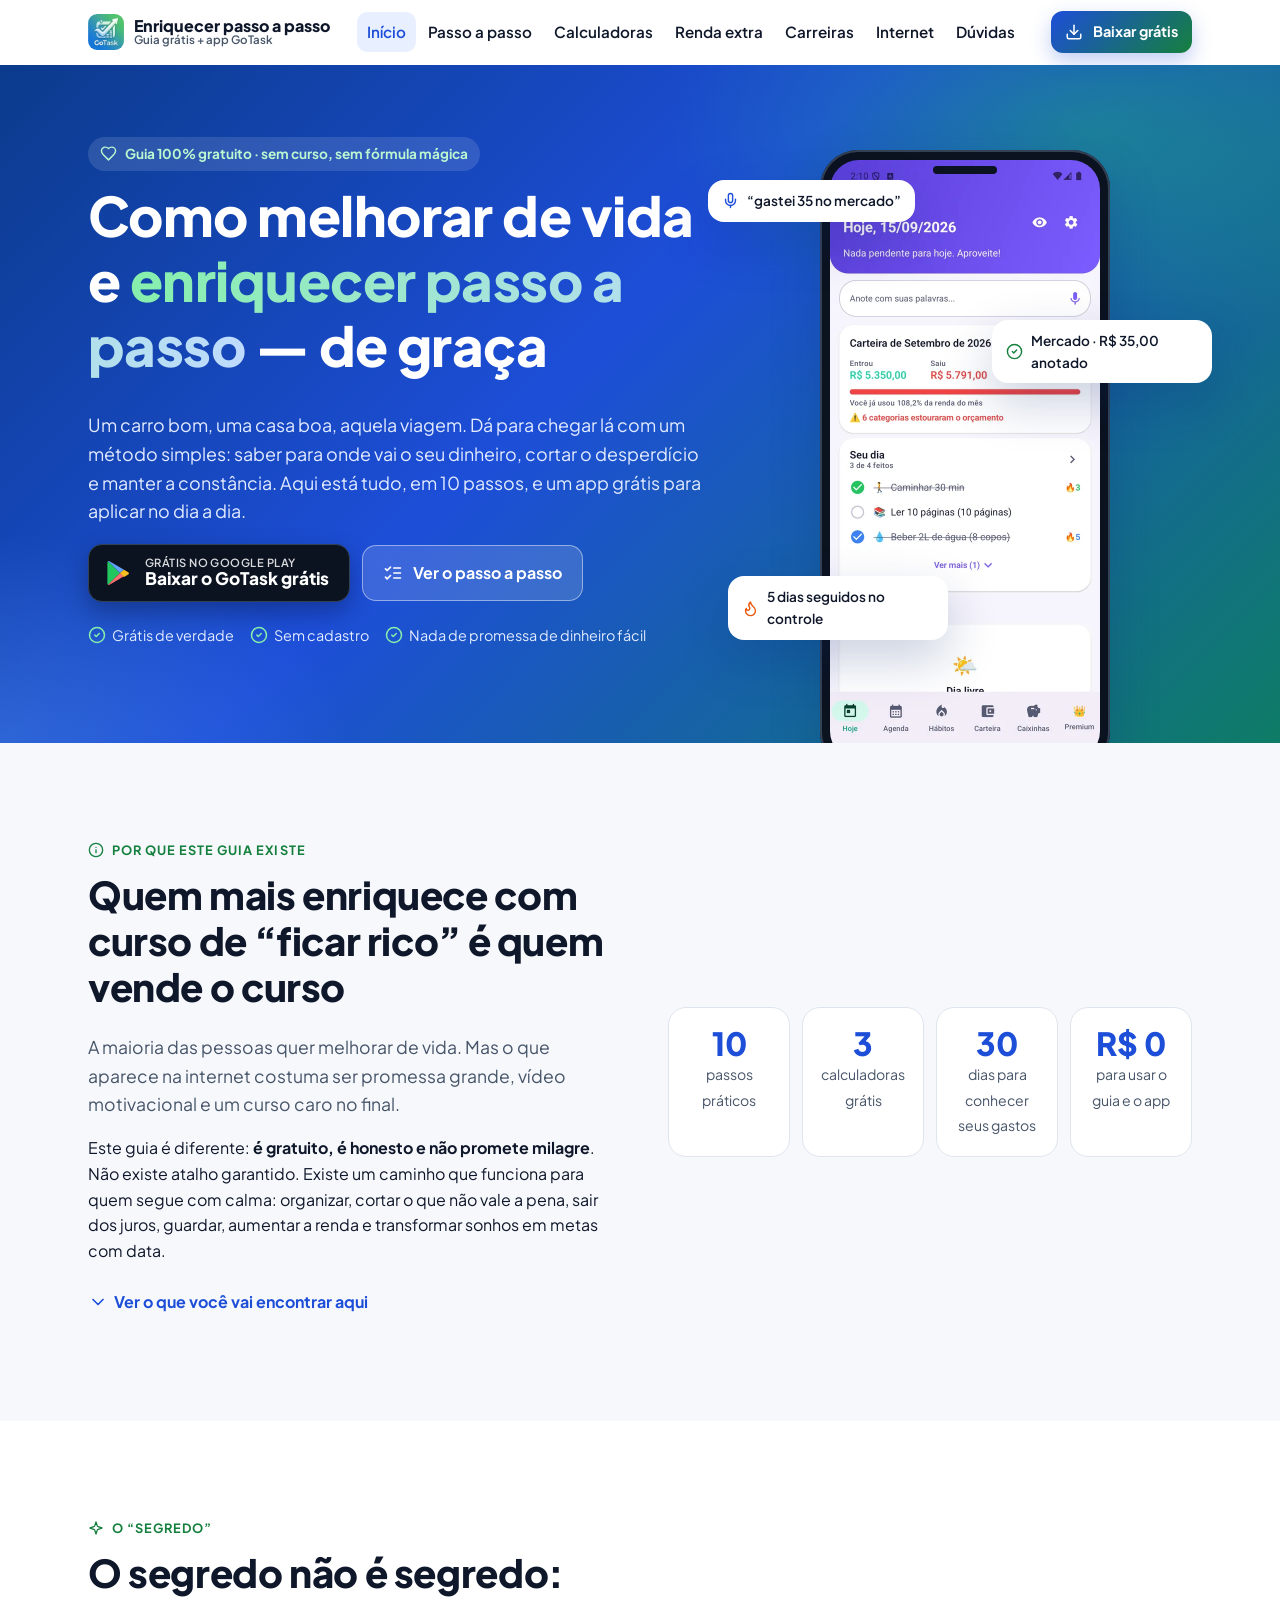
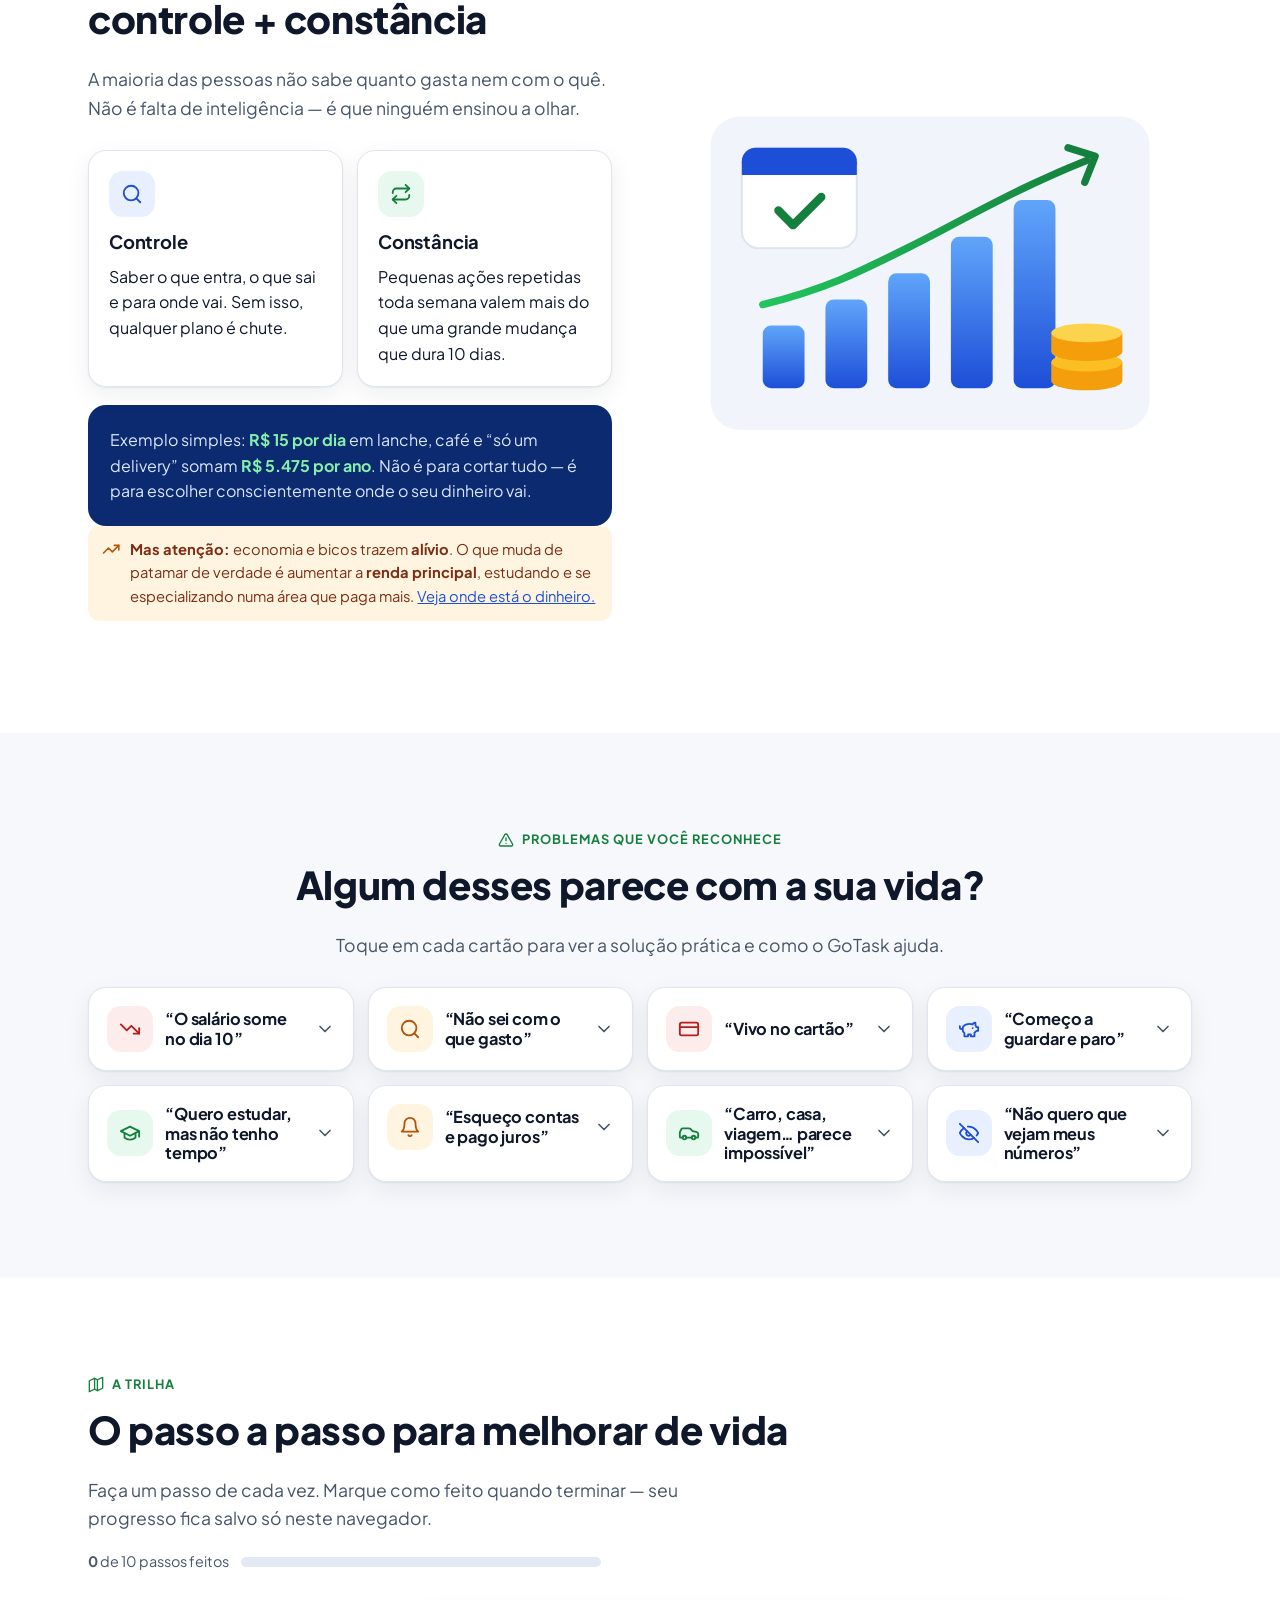
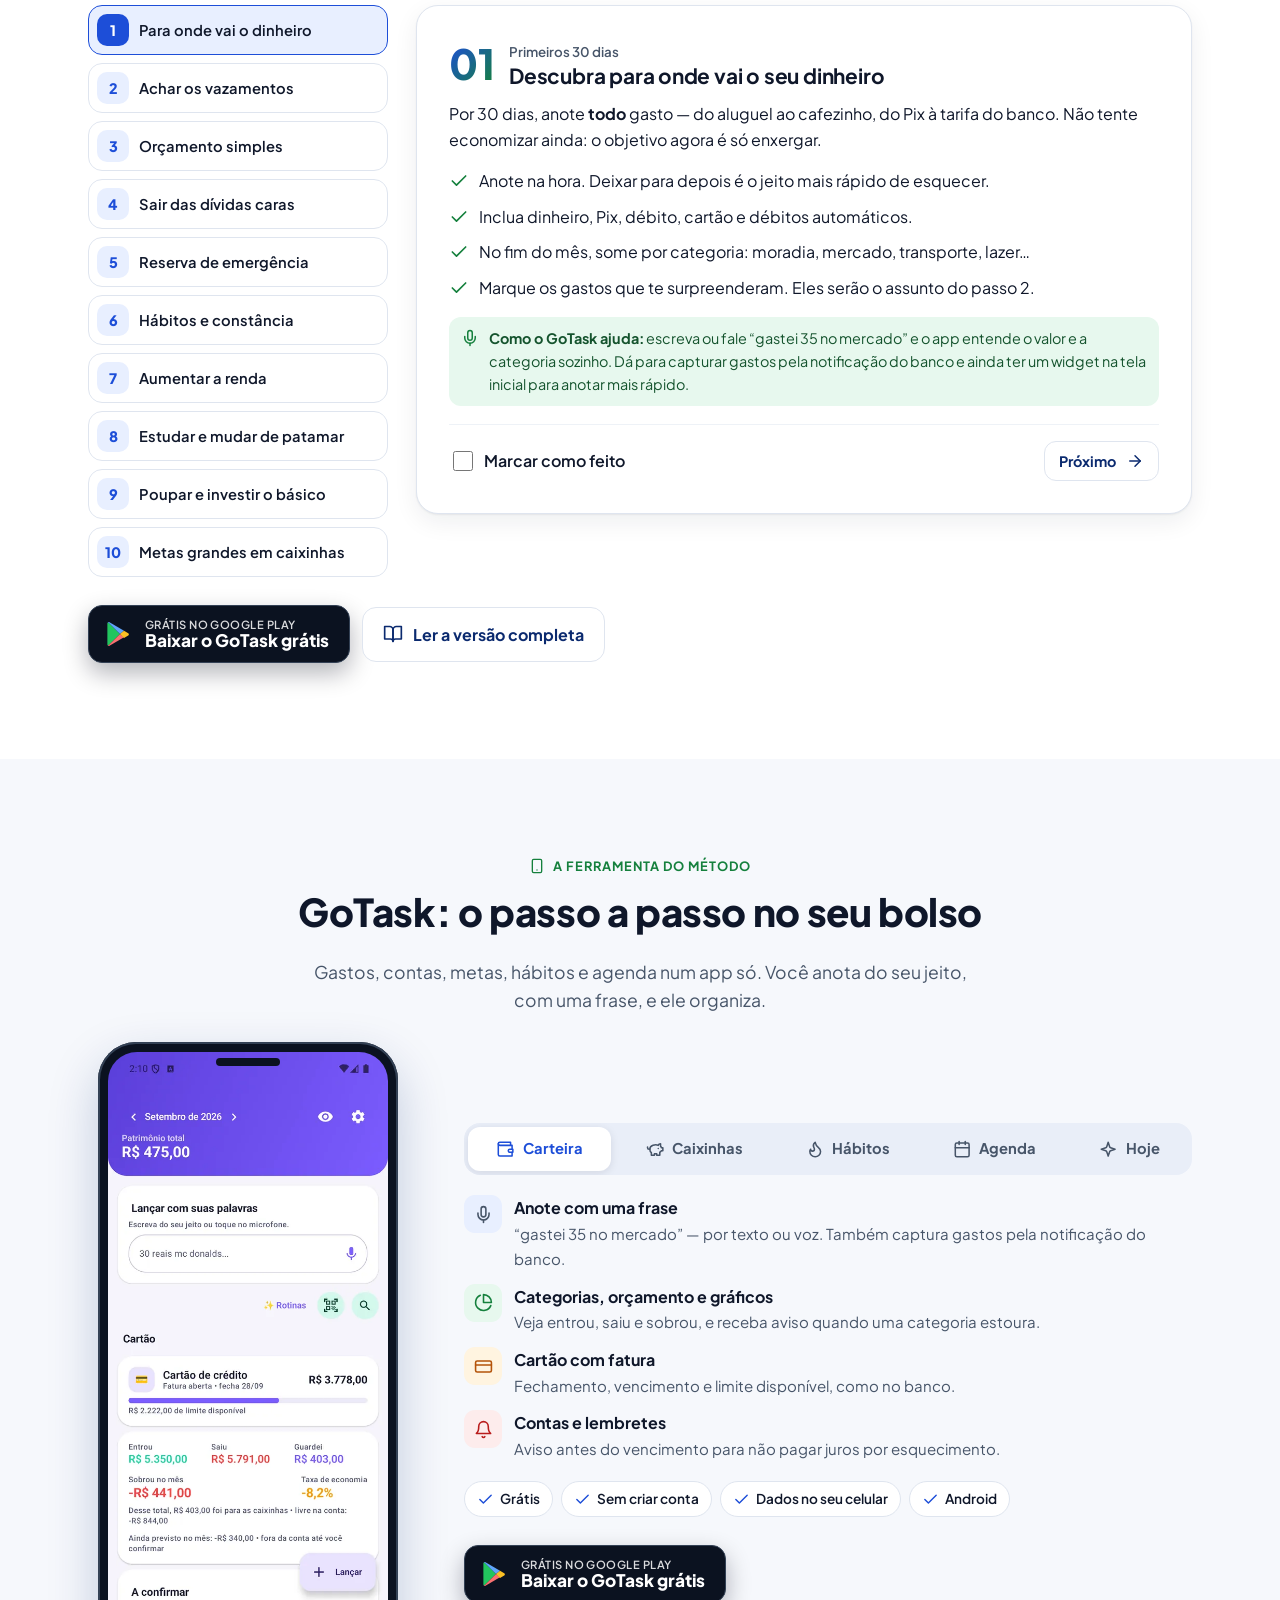
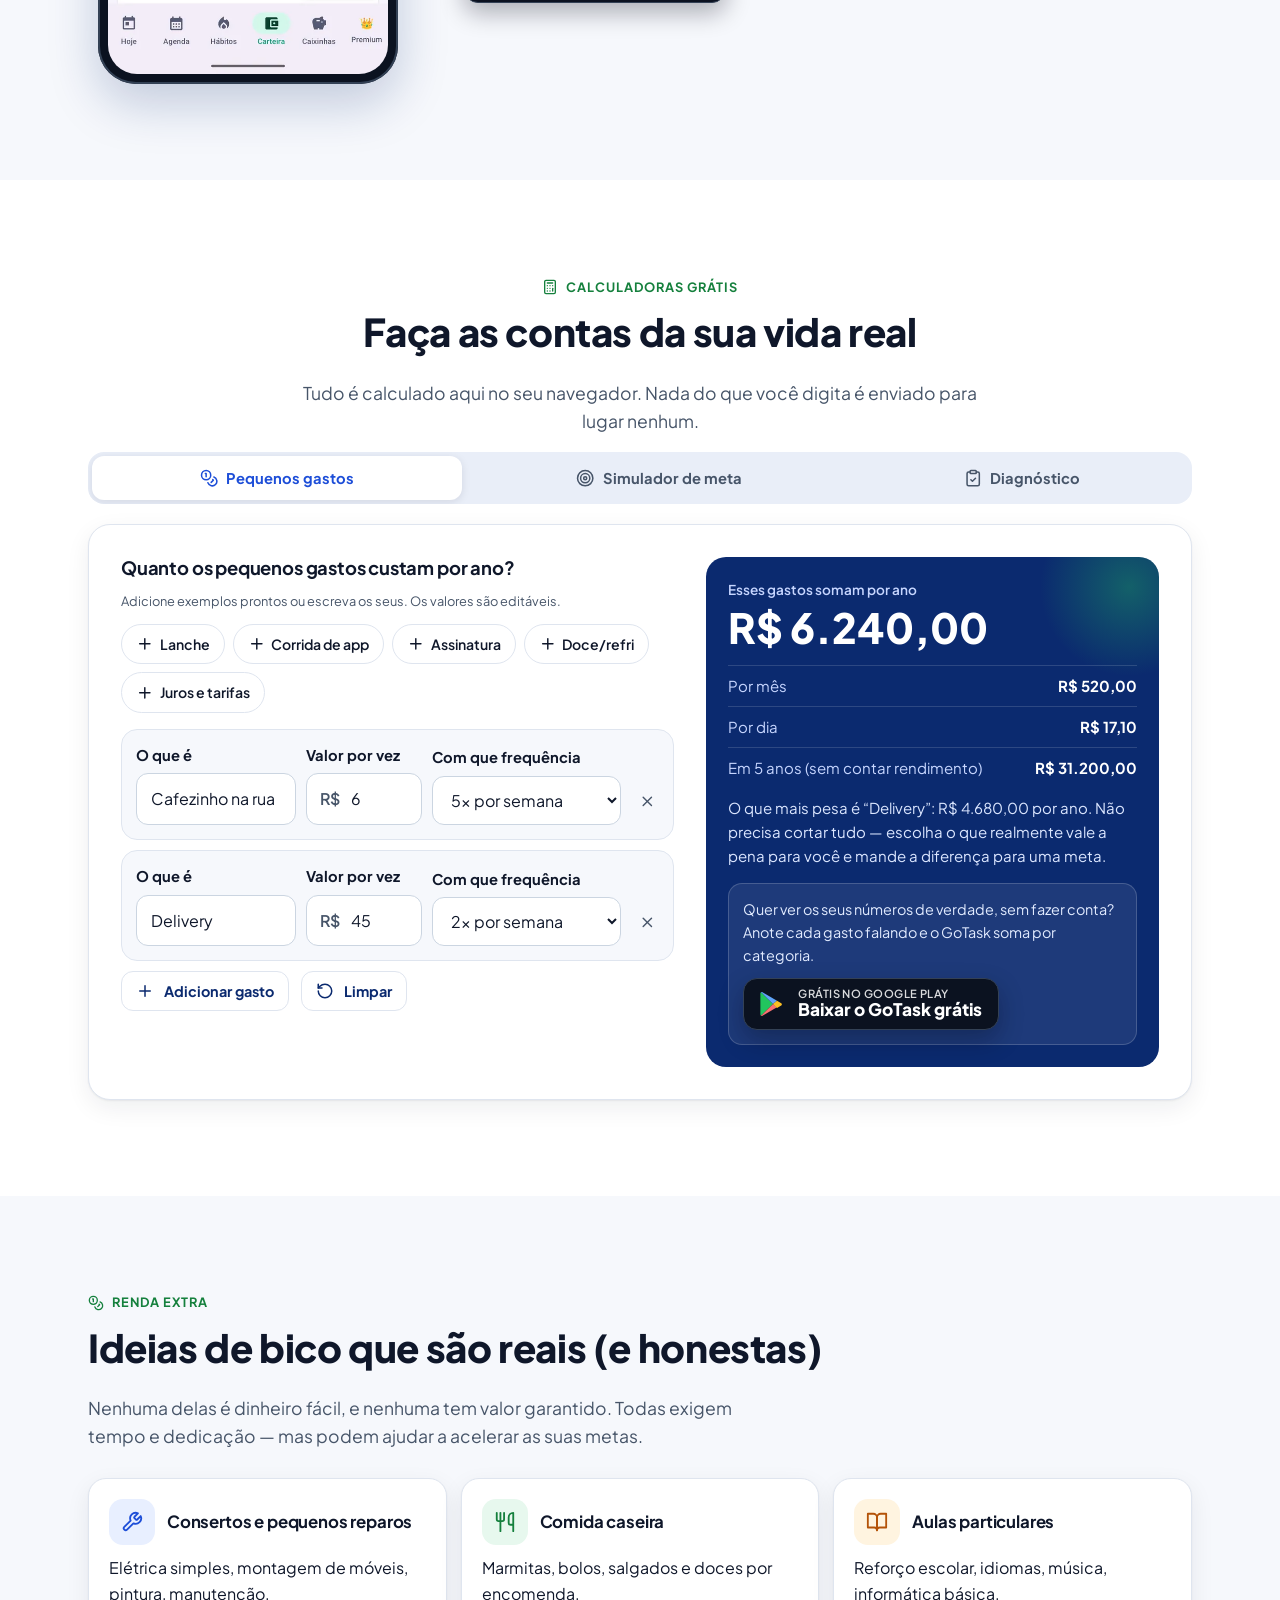
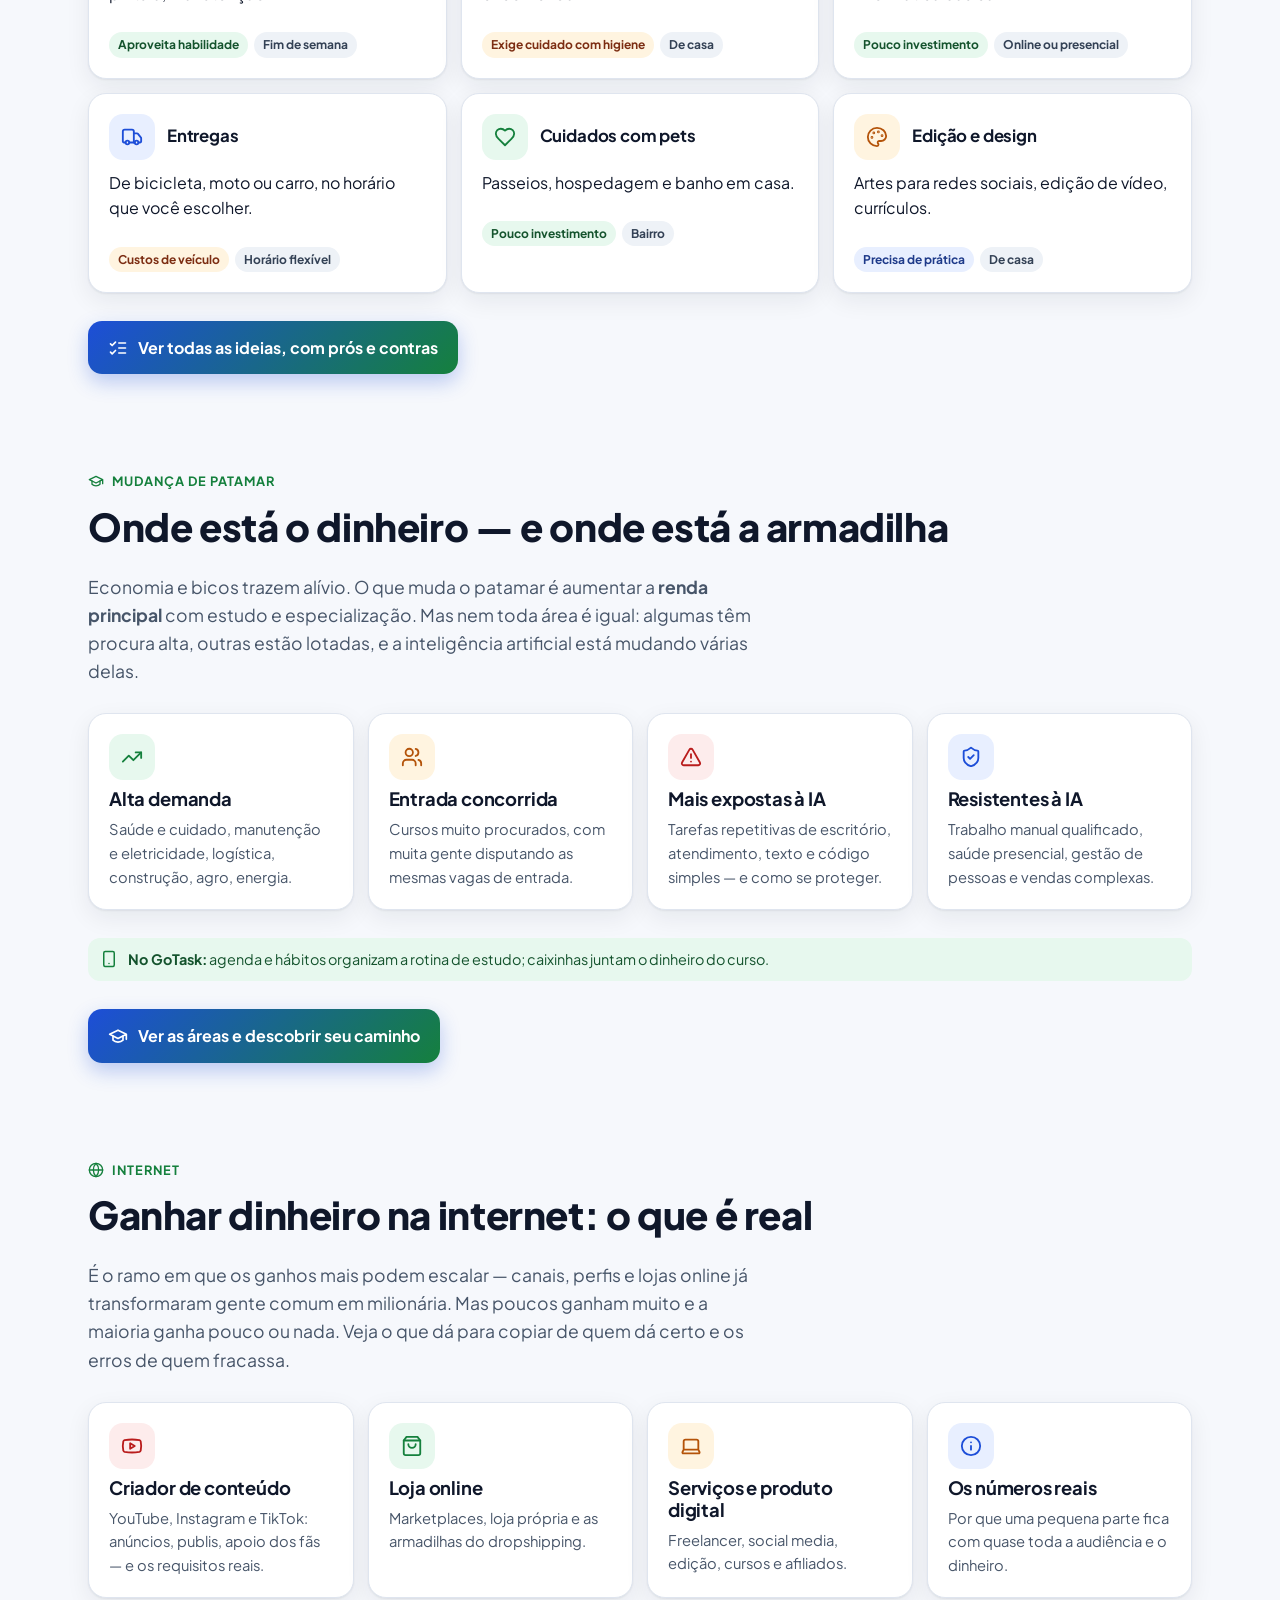
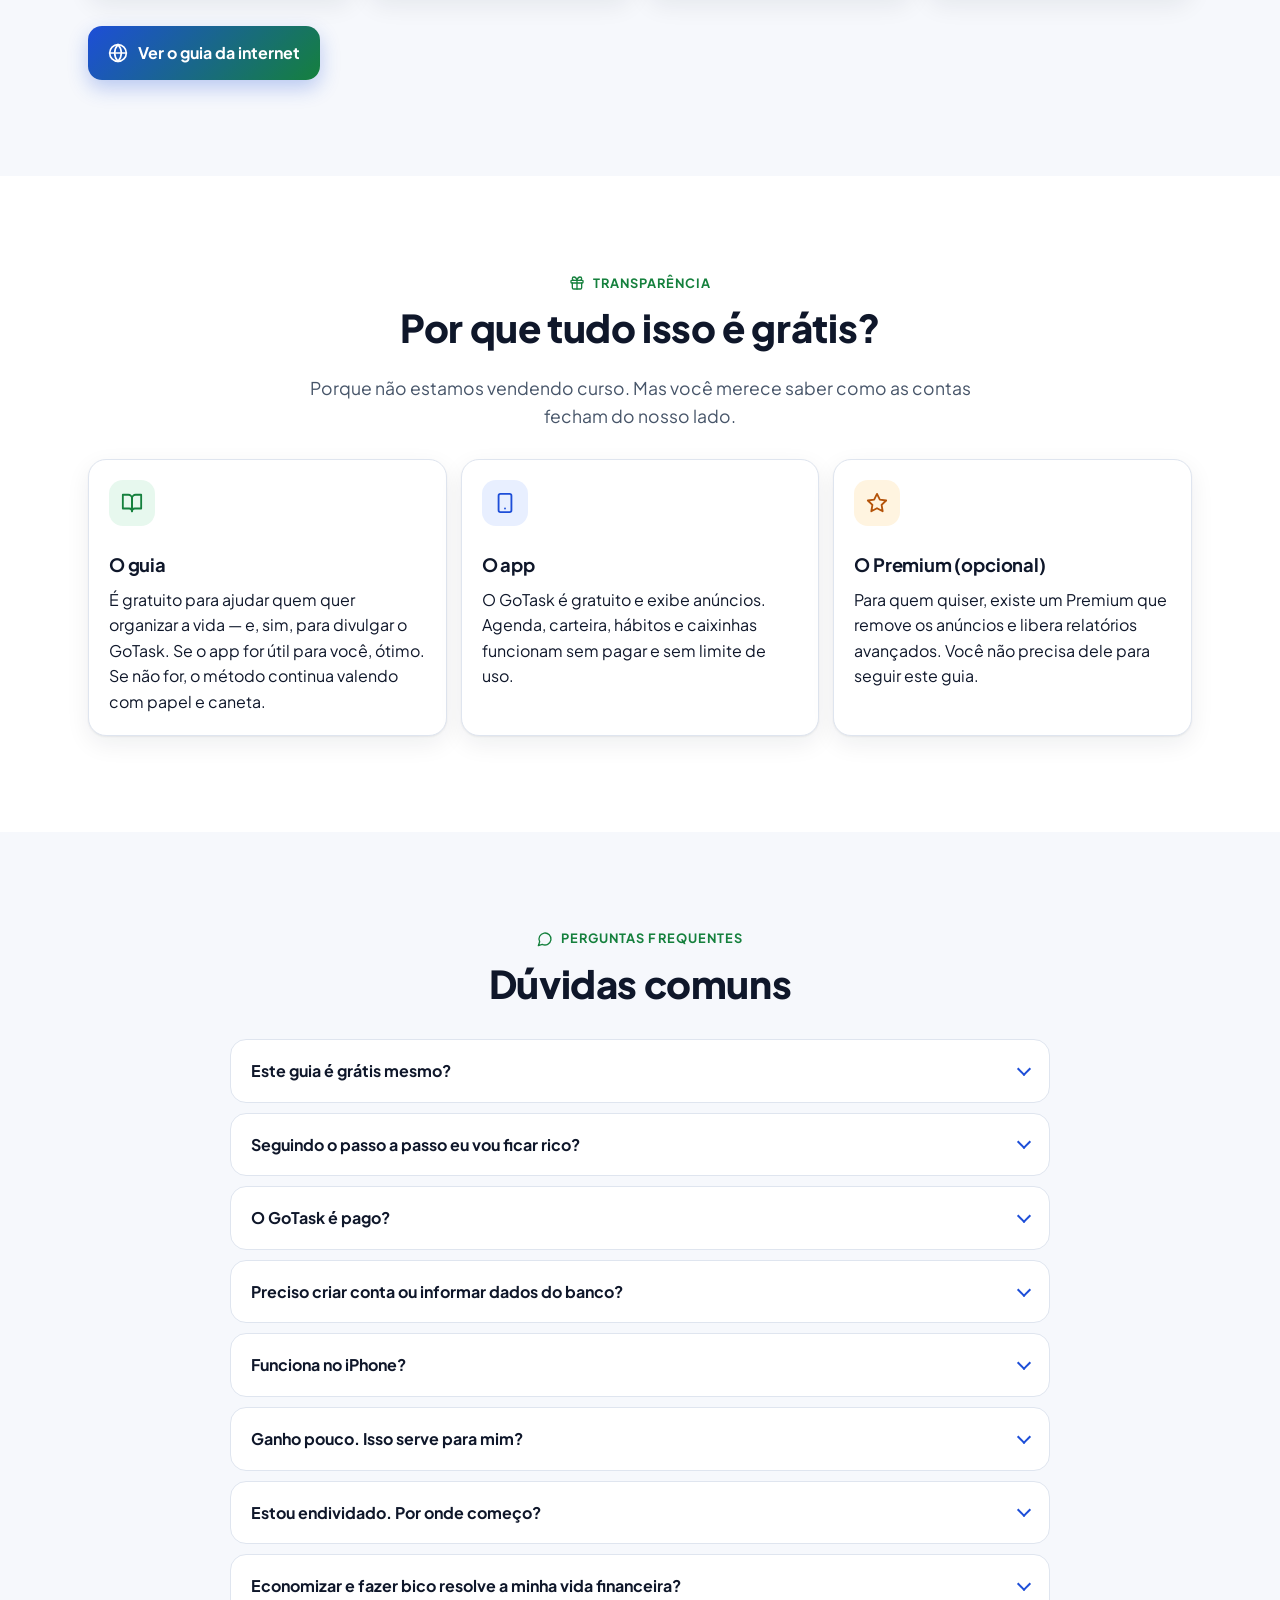
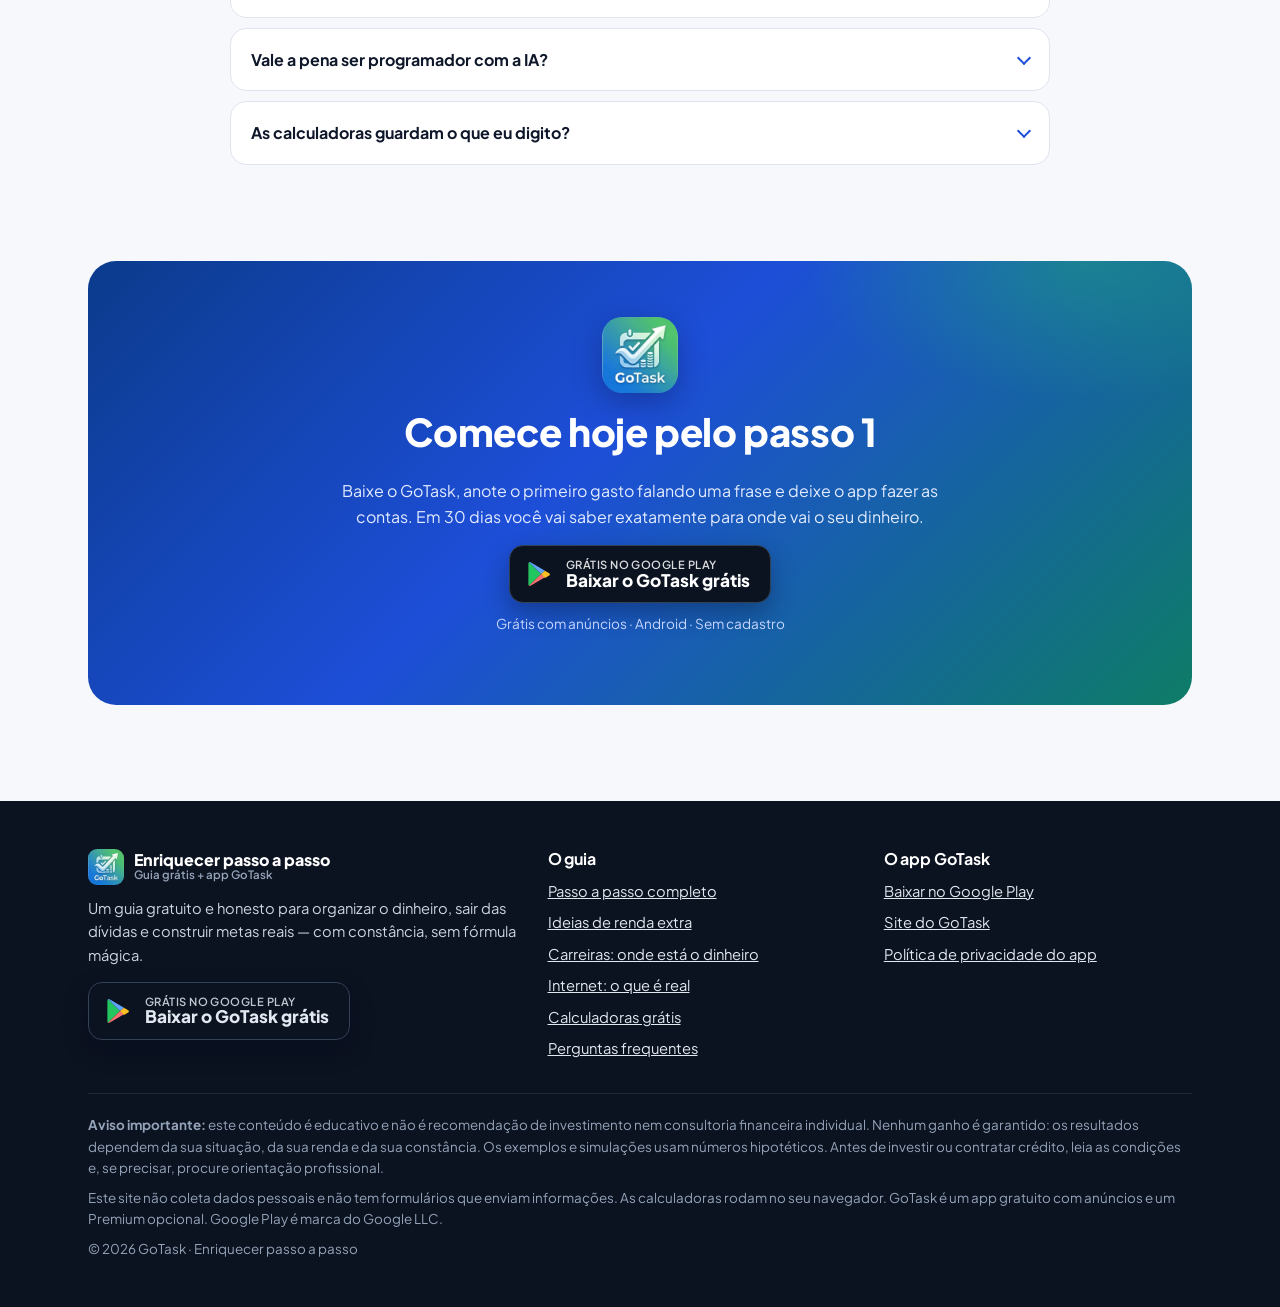
==== commit 4ea2f609: "Nova página internet.html: ganhar dinheiro na internet, o que é real - Por que a internet escala, ca" ====
--- a/index.html
+++ b/index.html
@@ -3,7 +3,10 @@
 <head>
 <meta charset="utf-8">
 <meta name="viewport" content="width=device-width, initial-scale=1, viewport-fit=cover">
-<!-- GOOGLE_ADS_TAG -->
+<!-- Google tag (gtag.js) - Google Ads -->
+<script async src="https://www.googletagmanager.com/gtag/js?id=AW-18362638900"></script>
+<script>window.dataLayer=window.dataLayer||[];function gtag(){dataLayer.push(arguments);}gtag('js',new Date());gtag('config','AW-18362638900');</script>
+<script async src="https://pagead2.googlesyndication.com/pagead/js/adsbygoogle.js?client=ca-pub-5714308302272602" crossorigin="anonymous"></script>
 <meta name="theme-color" content="#0b3b8c">
 <meta name="robots" content="index, follow">
 <link rel="icon" href="img/favicon-48.png" sizes="48x48" type="image/png">
@@ -81,14 +84,14 @@
 <header class="topo">
   <div class="wrap">
     <a class="marca" href="index.html"><img src="img/gotask-96.webp" width="36" height="36" alt=""><span>Enriquecer passo a passo<small>Guia grátis + app GoTask</small></span></a>
-    <nav class="menu" aria-label="Principal"><a href="index.html" aria-current="page">Início</a><a href="passo-a-passo.html">Passo a passo</a><a href="#ferramentas">Calculadoras</a><a href="bicos.html">Renda extra</a><a href="carreiras.html">Carreiras</a><a href="#duvidas">Dúvidas</a></nav>
+    <nav class="menu" aria-label="Principal"><a href="index.html" aria-current="page">Início</a><a href="passo-a-passo.html">Passo a passo</a><a href="#ferramentas">Calculadoras</a><a href="bicos.html">Renda extra</a><a href="carreiras.html">Carreiras</a><a href="internet.html">Internet</a><a href="#duvidas">Dúvidas</a></nav>
     <div class="topo-acoes">
       <a class="btn btn-primario btn-peq btn-topo" href="https://play.google.com/store/apps/details?id=com.lhapps.gotask" data-origem="topo" rel="noopener"><i data-i="download"></i>Baixar grátis</a>
       <button class="btn-menu" type="button" aria-expanded="false" aria-controls="gaveta" aria-label="Abrir menu"><i data-i="menu"></i></button>
     </div>
   </div>
 </header>
-<nav class="gaveta" id="gaveta" aria-label="Menu do celular"><a href="index.html" aria-current="page"><i data-i="home"></i>Início</a><a href="passo-a-passo.html"><i data-i="list"></i>Passo a passo</a><a href="#ferramentas"><i data-i="calculator"></i>Calculadoras</a><a href="bicos.html"><i data-i="coins"></i>Renda extra</a><a href="carreiras.html"><i data-i="cap"></i>Carreiras</a><a href="#duvidas"><i data-i="message"></i>Dúvidas</a><a class="btn btn-primario " href="https://play.google.com/store/apps/details?id=com.lhapps.gotask" data-origem="menu_celular" rel="noopener"><i data-i="download"></i>Baixar o GoTask grátis</a></nav>
+<nav class="gaveta" id="gaveta" aria-label="Menu do celular"><a href="index.html" aria-current="page"><i data-i="home"></i>Início</a><a href="passo-a-passo.html"><i data-i="list"></i>Passo a passo</a><a href="#ferramentas"><i data-i="calculator"></i>Calculadoras</a><a href="bicos.html"><i data-i="coins"></i>Renda extra</a><a href="carreiras.html"><i data-i="cap"></i>Carreiras</a><a href="internet.html"><i data-i="globe"></i>Internet</a><a href="#duvidas"><i data-i="message"></i>Dúvidas</a><a class="btn btn-primario " href="https://play.google.com/store/apps/details?id=com.lhapps.gotask" data-origem="menu_celular" rel="noopener"><i data-i="download"></i>Baixar o GoTask grátis</a></nav>
 
 <main id="conteudo">
 
@@ -763,6 +766,24 @@
   </div>
 </section>
 
+<!-- ================= INTERNET (PRÉVIA) ================= -->
+<section class="secao" id="internet" style="padding-top:0">
+  <div class="wrap">
+    <div class="revela">
+      <p class="eyebrow"><i data-i="globe"></i> Internet</p>
+      <h2>Ganhar dinheiro na internet: o que é real</h2>
+      <p class="lead">É o ramo em que os ganhos mais podem escalar — canais, perfis e lojas online já transformaram gente comum em milionária. Mas poucos ganham muito e a maioria ganha pouco ou nada. Veja o que dá para copiar de quem dá certo e os erros de quem fracassa.</p>
+    </div>
+    <div class="virada mt">
+      <a class="card revela" href="internet.html#caminho-youtube"><span class="ico-box vermelho"><i data-i="play"></i></span><h3>Criador de conteúdo</h3><p>YouTube, Instagram e TikTok: anúncios, publis, apoio dos fãs — e os requisitos reais.</p></a>
+      <a class="card revela d1" href="internet.html#caminho-loja"><span class="ico-box verde"><i data-i="bag"></i></span><h3>Loja online</h3><p>Marketplaces, loja própria e as armadilhas do dropshipping.</p></a>
+      <a class="card revela d2" href="internet.html#caminho-servicos"><span class="ico-box ambar"><i data-i="laptop"></i></span><h3>Serviços e produto digital</h3><p>Freelancer, social media, edição, cursos e afiliados.</p></a>
+      <a class="card revela d3" href="internet.html#numeros"><span class="ico-box"><i data-i="info"></i></span><h3>Os números reais</h3><p>Por que uma pequena parte fica com quase toda a audiência e o dinheiro.</p></a>
+    </div>
+    <div class="cta-linha mt"><a class="btn btn-primario" href="internet.html"><i data-i="globe"></i>Ver o guia da internet</a></div>
+  </div>
+</section>
+
 <!-- ================= POR QUE É GRÁTIS ================= -->
 <section class="secao alt" id="gratis">
   <div class="wrap">
@@ -834,6 +855,7 @@
           <li><a href="passo-a-passo.html">Passo a passo completo</a></li>
           <li><a href="bicos.html">Ideias de renda extra</a></li>
           <li><a href="carreiras.html">Carreiras: onde está o dinheiro</a></li>
+          <li><a href="internet.html">Internet: o que é real</a></li>
           <li><a href="index.html#ferramentas">Calculadoras grátis</a></li>
           <li><a href="index.html#duvidas">Perguntas frequentes</a></li>
         </ul>
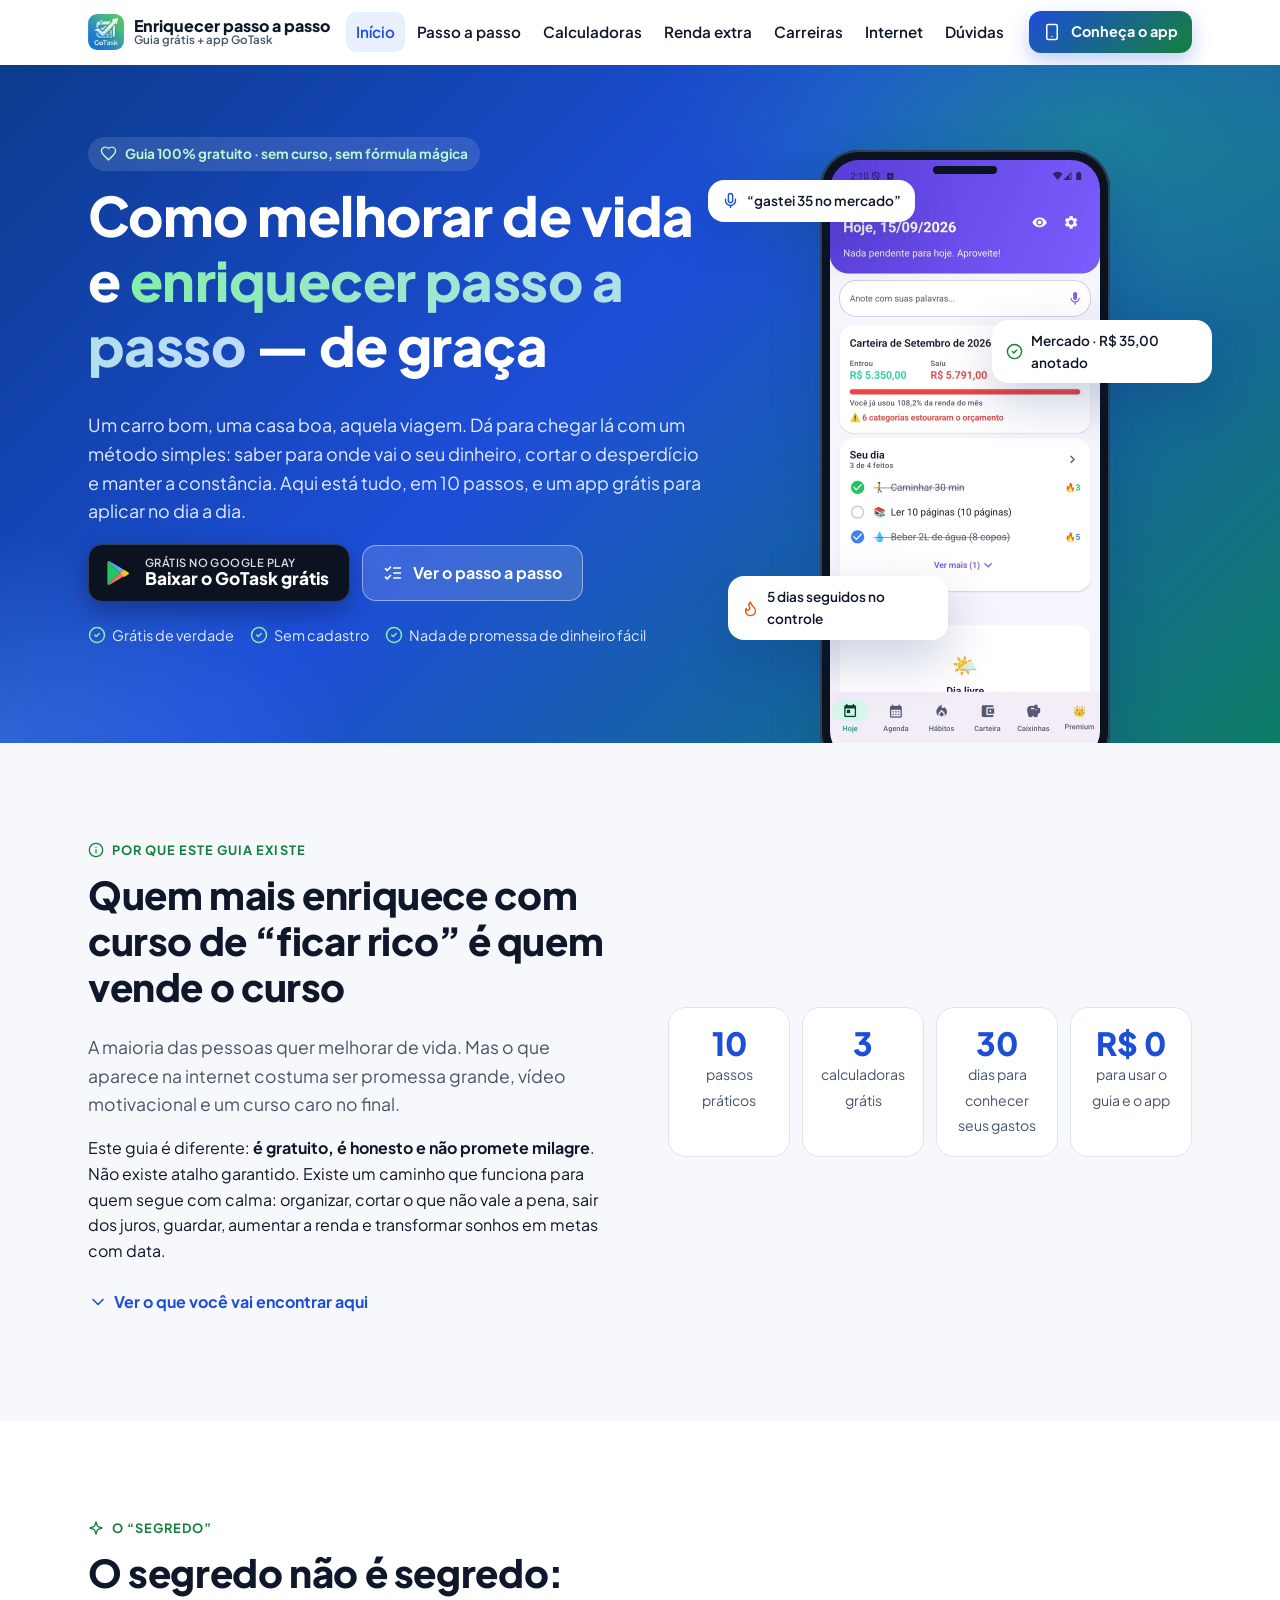
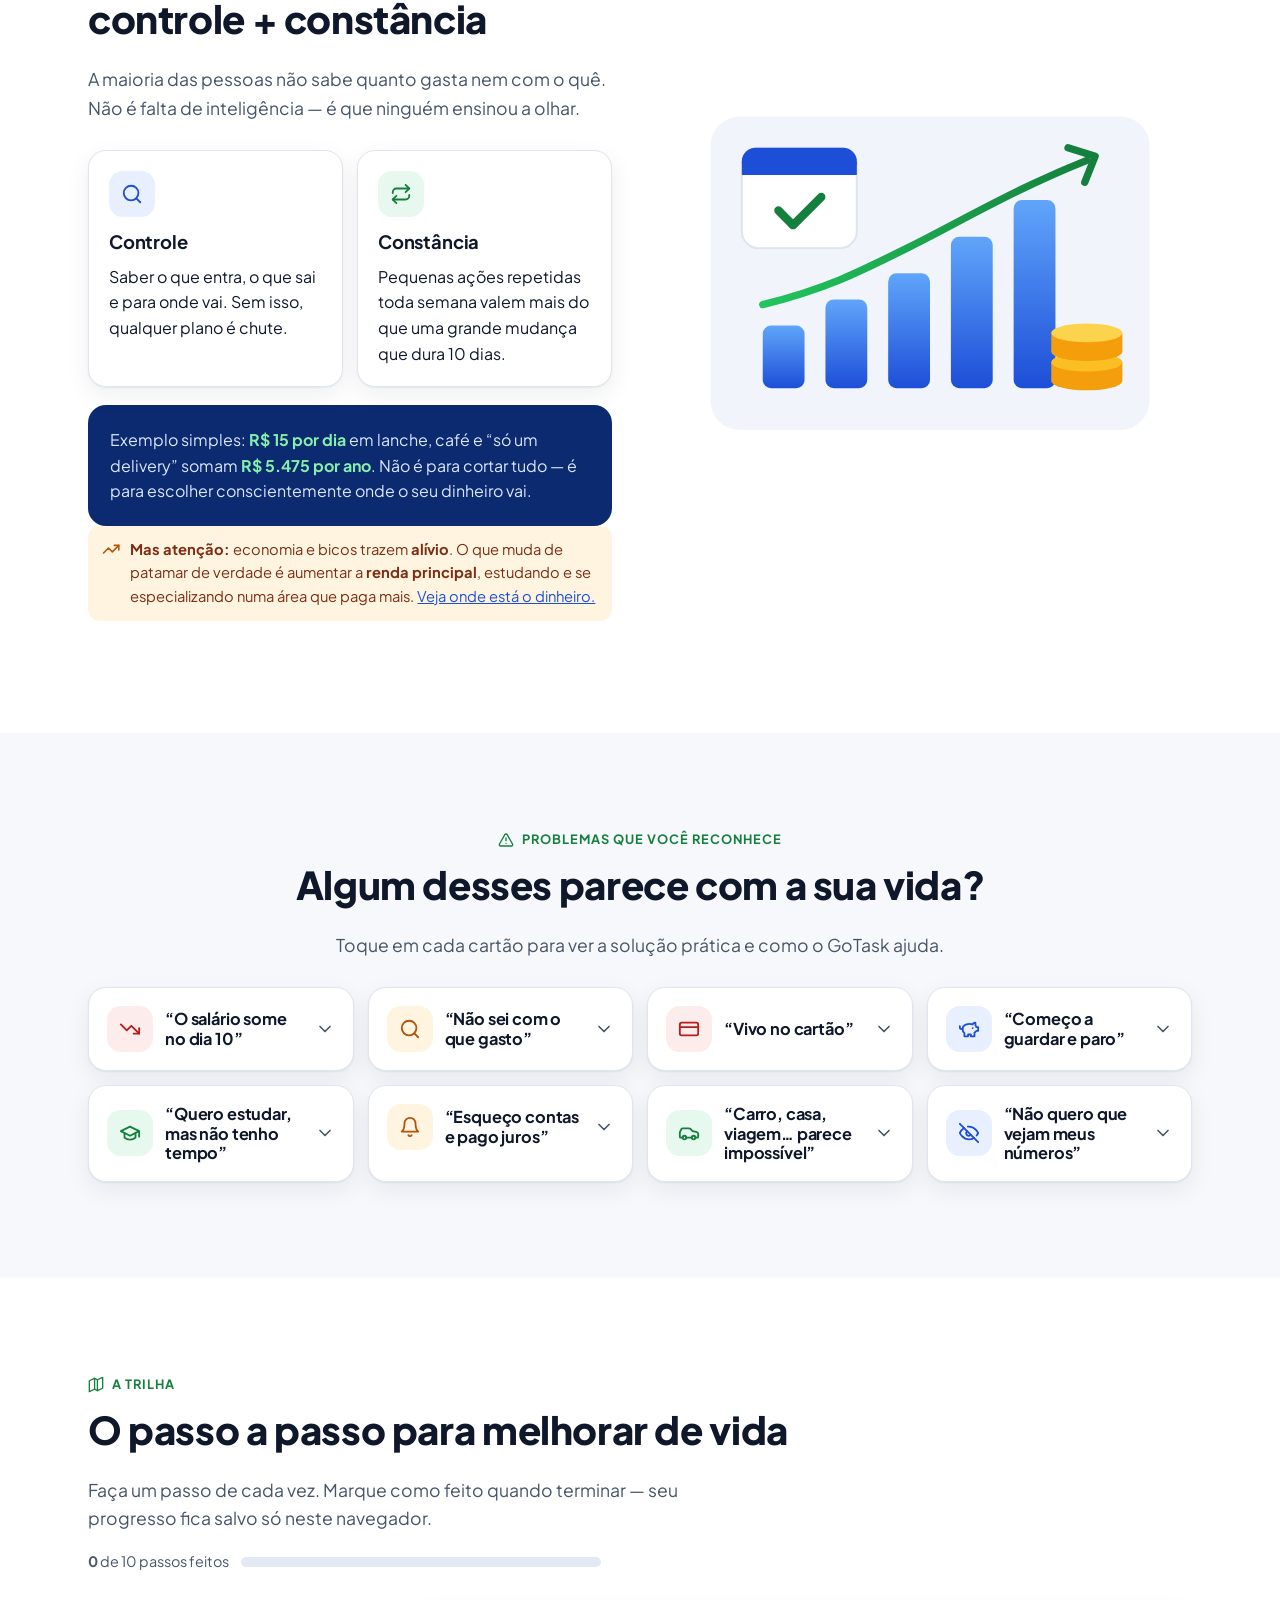
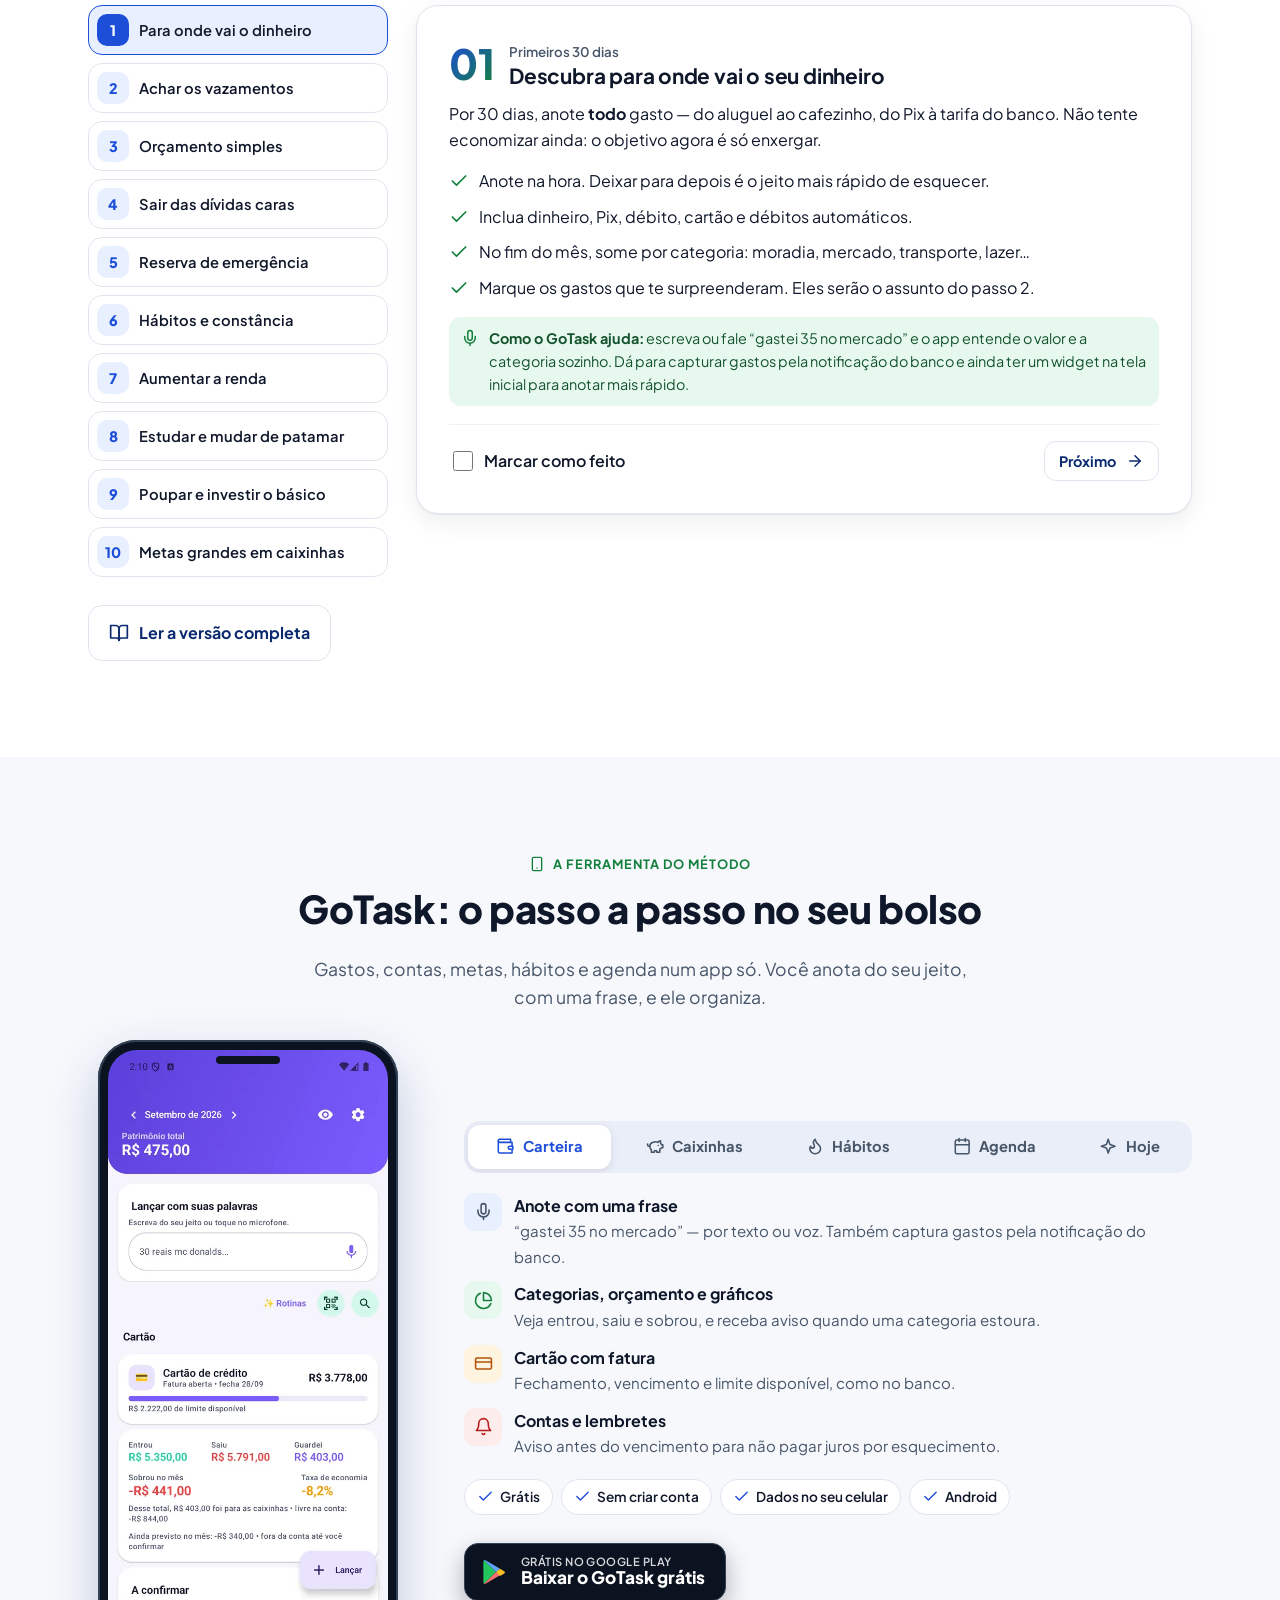
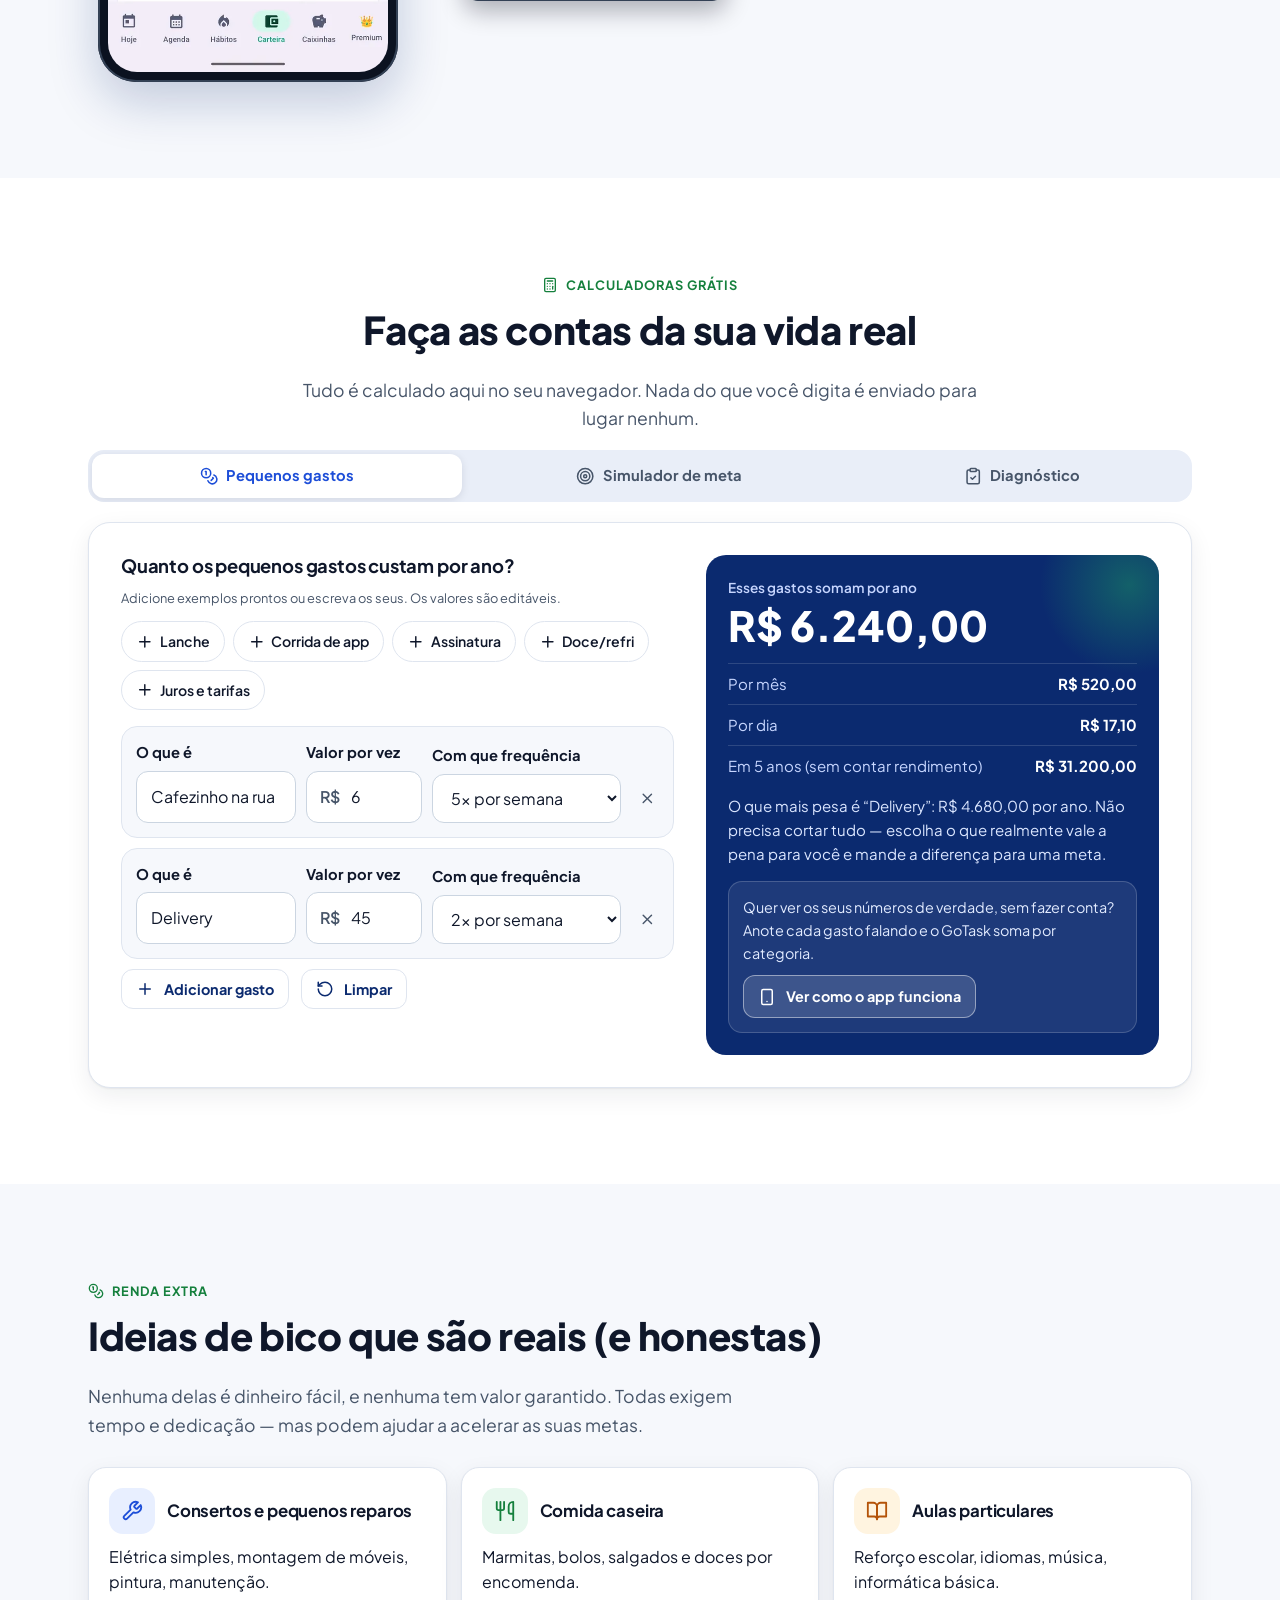
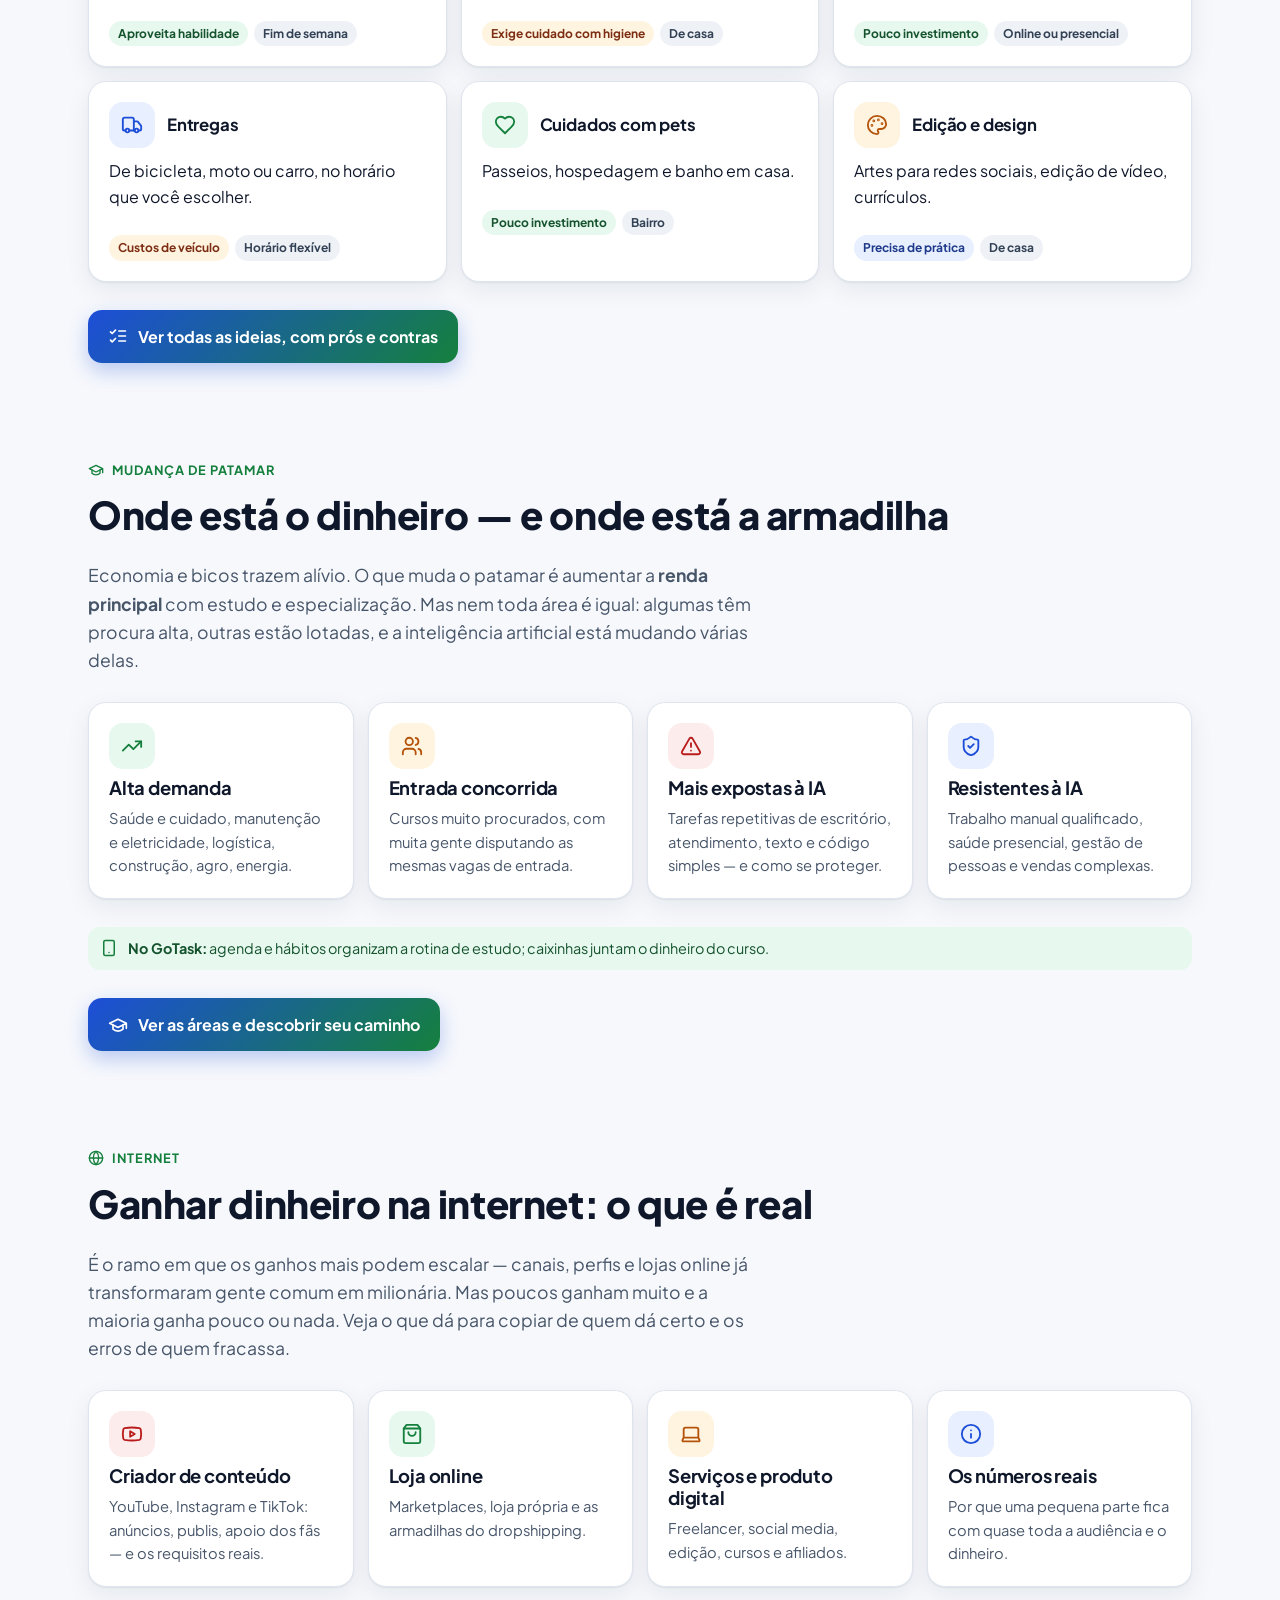
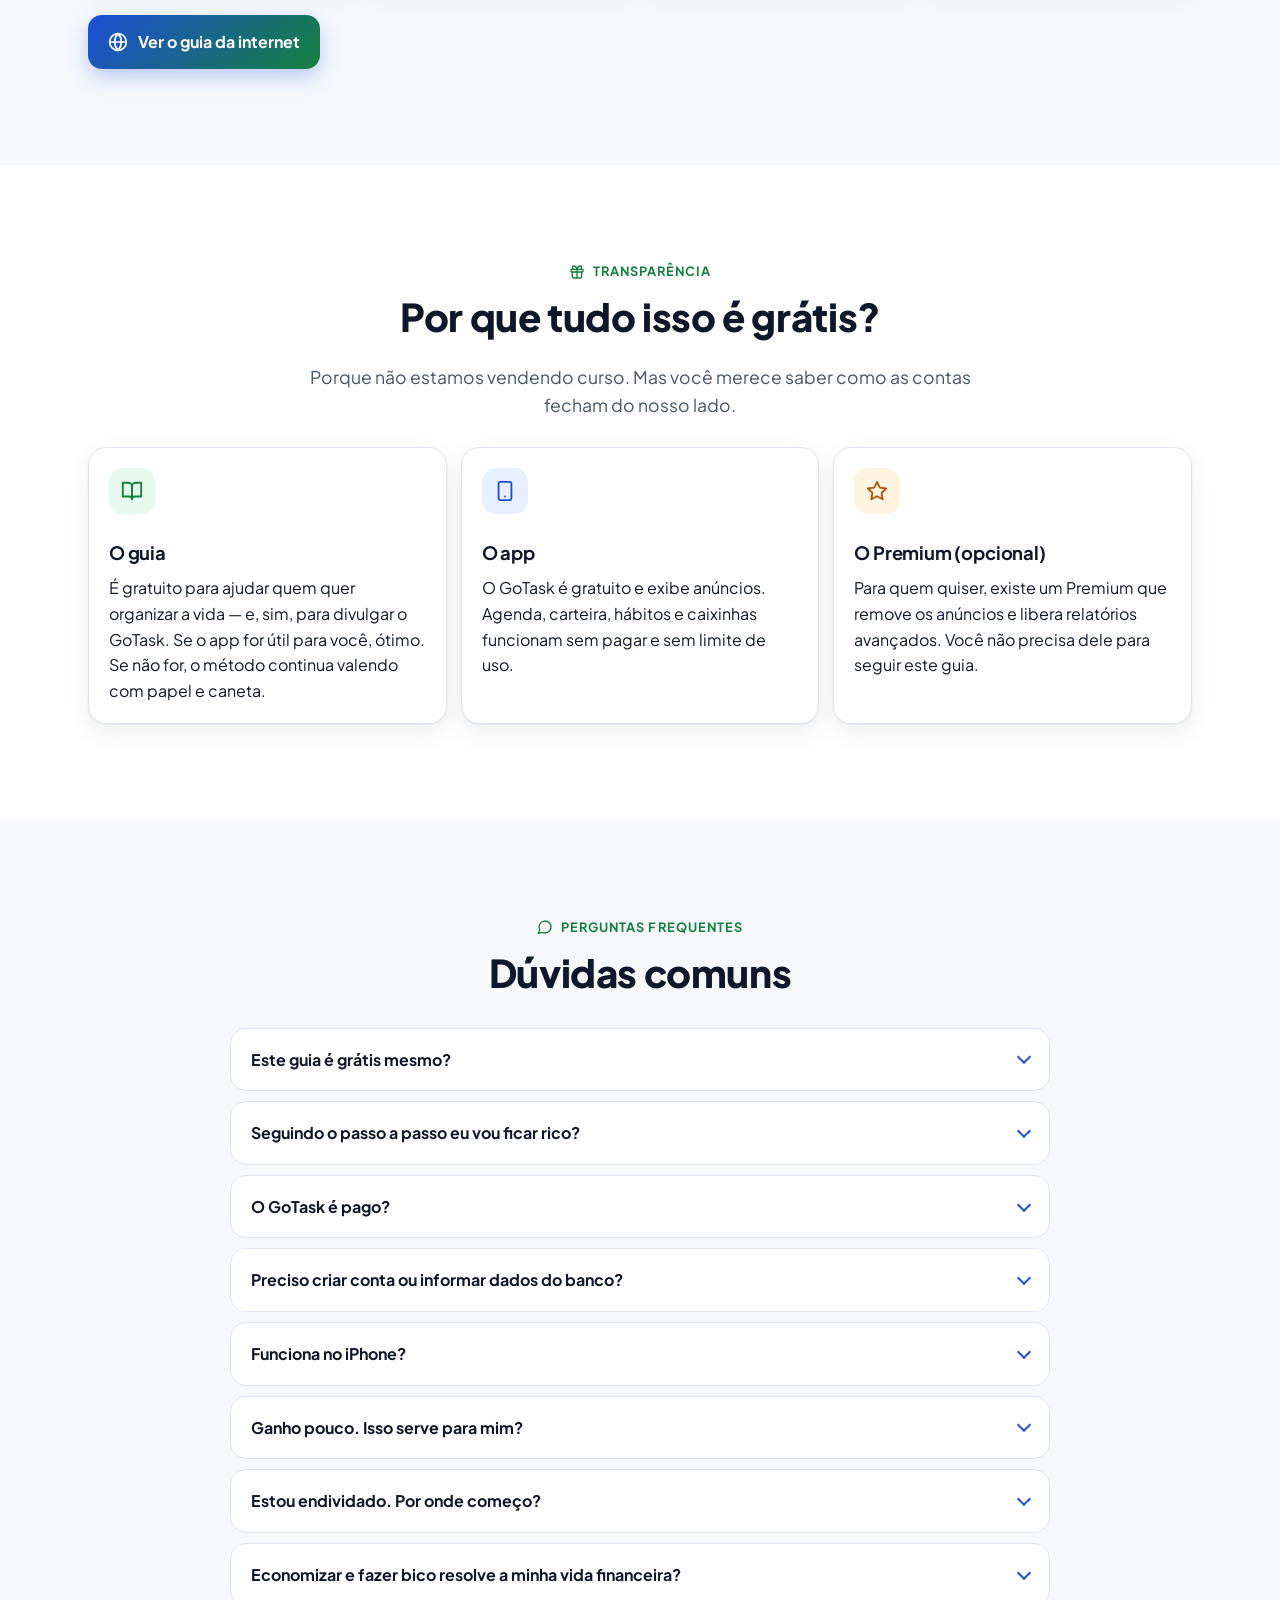
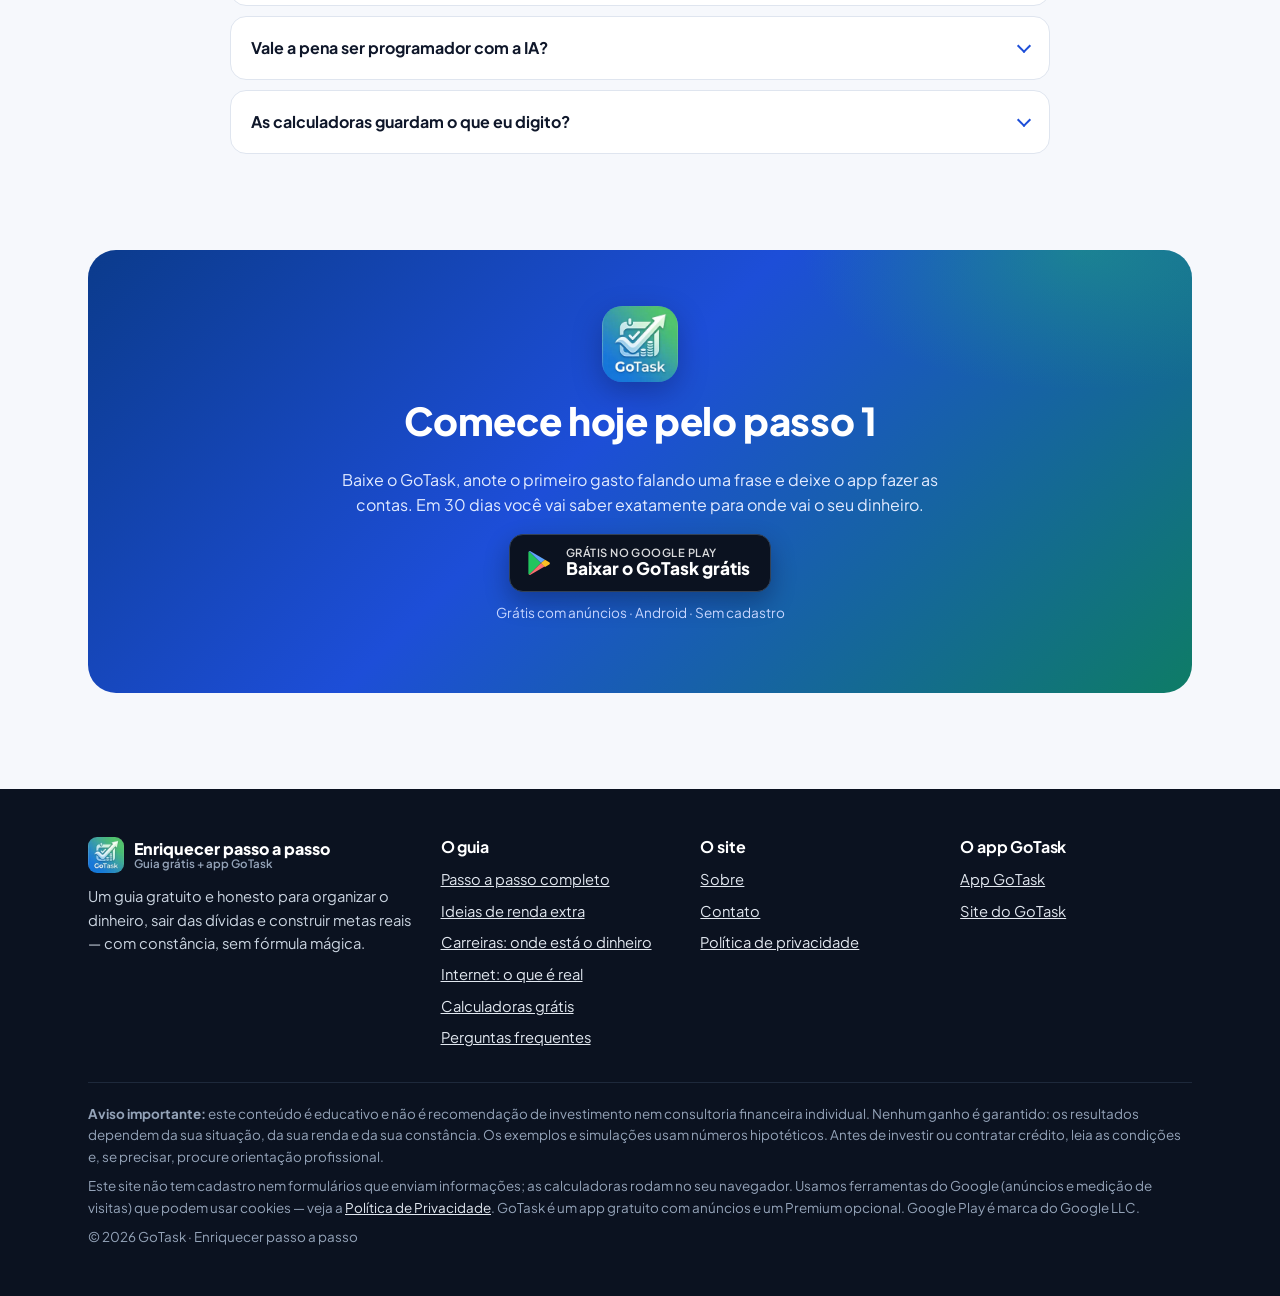
==== commit 122b2f6c: "Páginas Sobre/Contato/Privacidade, conversão confiável e menos botões de download - Novas páginas pr" ====
--- a/index.html
+++ b/index.html
@@ -86,12 +86,12 @@
     <a class="marca" href="index.html"><img src="img/gotask-96.webp" width="36" height="36" alt=""><span>Enriquecer passo a passo<small>Guia grátis + app GoTask</small></span></a>
     <nav class="menu" aria-label="Principal"><a href="index.html" aria-current="page">Início</a><a href="passo-a-passo.html">Passo a passo</a><a href="#ferramentas">Calculadoras</a><a href="bicos.html">Renda extra</a><a href="carreiras.html">Carreiras</a><a href="internet.html">Internet</a><a href="#duvidas">Dúvidas</a></nav>
     <div class="topo-acoes">
-      <a class="btn btn-primario btn-peq btn-topo" href="https://play.google.com/store/apps/details?id=com.lhapps.gotask" data-origem="topo" rel="noopener"><i data-i="download"></i>Baixar grátis</a>
+      <a class="btn btn-primario btn-peq btn-topo" href="#app"><i data-i="phone"></i>Conheça o app</a>
       <button class="btn-menu" type="button" aria-expanded="false" aria-controls="gaveta" aria-label="Abrir menu"><i data-i="menu"></i></button>
     </div>
   </div>
 </header>
-<nav class="gaveta" id="gaveta" aria-label="Menu do celular"><a href="index.html" aria-current="page"><i data-i="home"></i>Início</a><a href="passo-a-passo.html"><i data-i="list"></i>Passo a passo</a><a href="#ferramentas"><i data-i="calculator"></i>Calculadoras</a><a href="bicos.html"><i data-i="coins"></i>Renda extra</a><a href="carreiras.html"><i data-i="cap"></i>Carreiras</a><a href="internet.html"><i data-i="globe"></i>Internet</a><a href="#duvidas"><i data-i="message"></i>Dúvidas</a><a class="btn btn-primario " href="https://play.google.com/store/apps/details?id=com.lhapps.gotask" data-origem="menu_celular" rel="noopener"><i data-i="download"></i>Baixar o GoTask grátis</a></nav>
+<nav class="gaveta" id="gaveta" aria-label="Menu do celular"><a href="index.html" aria-current="page"><i data-i="home"></i>Início</a><a href="passo-a-passo.html"><i data-i="list"></i>Passo a passo</a><a href="#ferramentas"><i data-i="calculator"></i>Calculadoras</a><a href="bicos.html"><i data-i="coins"></i>Renda extra</a><a href="carreiras.html"><i data-i="cap"></i>Carreiras</a><a href="internet.html"><i data-i="globe"></i>Internet</a><a href="#duvidas"><i data-i="message"></i>Dúvidas</a><a href="https://play.google.com/store/apps/details?id=com.lhapps.gotask" data-utm="menu_celular" target="_blank" rel="noopener"><i data-i="phone"></i>App GoTask</a></nav>
 
 <main id="conteudo">
 
@@ -103,7 +103,7 @@
       <h1>Como melhorar de vida e <em>enriquecer passo a passo</em> — de graça</h1>
       <p class="lead">Um carro bom, uma casa boa, aquela viagem. Dá para chegar lá com um método simples: saber para onde vai o seu dinheiro, cortar o desperdício e manter a constância. Aqui está tudo, em 10 passos, e um app grátis para aplicar no dia a dia.</p>
       <div class="cta-linha">
-        <a class="btn-play" href="https://play.google.com/store/apps/details?id=com.lhapps.gotask" data-origem="hero" rel="noopener"><svg viewBox="0 0 24 24" aria-hidden="true" focusable="false"><path fill="#22c55e" d="M4 2.6 13.6 12 4 21.4c-.3-.2-.5-.6-.5-1V3.6c0-.4.2-.8.5-1z"/><path fill="#60a5fa" d="M4 2.6c.3-.2.8-.2 1.2 0l11.6 6.8-3.2 2.6z"/><path fill="#f87171" d="m13.6 12 3.2 2.6-11.6 6.8c-.4.2-.9.2-1.2 0z"/><path fill="#fbbf24" d="m16.8 9.4 3.4 2c.7.4.7 1.4 0 1.8l-3.4 2L13.6 12z"/></svg><span><small>Grátis no Google Play</small><strong>Baixar o GoTask grátis</strong></span></a>
+        <a class="btn-play" href="https://play.google.com/store/apps/details?id=com.lhapps.gotask" data-origem="hero" target="_blank" rel="noopener"><svg viewBox="0 0 24 24" aria-hidden="true" focusable="false"><path fill="#22c55e" d="M4 2.6 13.6 12 4 21.4c-.3-.2-.5-.6-.5-1V3.6c0-.4.2-.8.5-1z"/><path fill="#60a5fa" d="M4 2.6c.3-.2.8-.2 1.2 0l11.6 6.8-3.2 2.6z"/><path fill="#f87171" d="m13.6 12 3.2 2.6-11.6 6.8c-.4.2-.9.2-1.2 0z"/><path fill="#fbbf24" d="m16.8 9.4 3.4 2c.7.4.7 1.4 0 1.8l-3.4 2L13.6 12z"/></svg><span><small>Grátis no Google Play</small><strong>Baixar o GoTask grátis</strong></span></a>
         <a class="btn btn-claro" href="#passo-a-passo"><i data-i="list"></i>Ver o passo a passo</a>
       </div>
       <ul class="selos">
@@ -496,7 +496,6 @@
       </div>
     </div>
     <div class="cta-linha mt">
-      <a class="btn-play" href="https://play.google.com/store/apps/details?id=com.lhapps.gotask" data-origem="trilha" rel="noopener"><svg viewBox="0 0 24 24" aria-hidden="true" focusable="false"><path fill="#22c55e" d="M4 2.6 13.6 12 4 21.4c-.3-.2-.5-.6-.5-1V3.6c0-.4.2-.8.5-1z"/><path fill="#60a5fa" d="M4 2.6c.3-.2.8-.2 1.2 0l11.6 6.8-3.2 2.6z"/><path fill="#f87171" d="m13.6 12 3.2 2.6-11.6 6.8c-.4.2-.9.2-1.2 0z"/><path fill="#fbbf24" d="m16.8 9.4 3.4 2c.7.4.7 1.4 0 1.8l-3.4 2L13.6 12z"/></svg><span><small>Grátis no Google Play</small><strong>Baixar o GoTask grátis</strong></span></a>
       <a class="btn btn-sec" href="passo-a-passo.html"><i data-i="book"></i>Ler a versão completa</a>
     </div>
   </div>
@@ -563,7 +562,7 @@
           <li class="chip"><i data-i="check"></i> Dados no seu celular</li>
           <li class="chip"><i data-i="check"></i> Android</li>
         </ul>
-        <div class="cta-linha mt"><a class="btn-play" href="https://play.google.com/store/apps/details?id=com.lhapps.gotask" data-origem="vitrine" rel="noopener"><svg viewBox="0 0 24 24" aria-hidden="true" focusable="false"><path fill="#22c55e" d="M4 2.6 13.6 12 4 21.4c-.3-.2-.5-.6-.5-1V3.6c0-.4.2-.8.5-1z"/><path fill="#60a5fa" d="M4 2.6c.3-.2.8-.2 1.2 0l11.6 6.8-3.2 2.6z"/><path fill="#f87171" d="m13.6 12 3.2 2.6-11.6 6.8c-.4.2-.9.2-1.2 0z"/><path fill="#fbbf24" d="m16.8 9.4 3.4 2c.7.4.7 1.4 0 1.8l-3.4 2L13.6 12z"/></svg><span><small>Grátis no Google Play</small><strong>Baixar o GoTask grátis</strong></span></a></div>
+        <div class="cta-linha mt"><a class="btn-play" href="https://play.google.com/store/apps/details?id=com.lhapps.gotask" data-origem="vitrine" target="_blank" rel="noopener"><svg viewBox="0 0 24 24" aria-hidden="true" focusable="false"><path fill="#22c55e" d="M4 2.6 13.6 12 4 21.4c-.3-.2-.5-.6-.5-1V3.6c0-.4.2-.8.5-1z"/><path fill="#60a5fa" d="M4 2.6c.3-.2.8-.2 1.2 0l11.6 6.8-3.2 2.6z"/><path fill="#f87171" d="m13.6 12 3.2 2.6-11.6 6.8c-.4.2-.9.2-1.2 0z"/><path fill="#fbbf24" d="m16.8 9.4 3.4 2c.7.4.7 1.4 0 1.8l-3.4 2L13.6 12z"/></svg><span><small>Grátis no Google Play</small><strong>Baixar o GoTask grátis</strong></span></a></div>
       </div>
     </div>
   </div>
@@ -614,7 +613,7 @@
           <p class="res-texto" id="g-texto"></p>
           <div class="res-cta">
             <p>Quer ver os seus números de verdade, sem fazer conta? Anote cada gasto falando e o GoTask soma por categoria.</p>
-            <a class="btn-play" href="https://play.google.com/store/apps/details?id=com.lhapps.gotask" data-origem="calc_gastos" rel="noopener"><svg viewBox="0 0 24 24" aria-hidden="true" focusable="false"><path fill="#22c55e" d="M4 2.6 13.6 12 4 21.4c-.3-.2-.5-.6-.5-1V3.6c0-.4.2-.8.5-1z"/><path fill="#60a5fa" d="M4 2.6c.3-.2.8-.2 1.2 0l11.6 6.8-3.2 2.6z"/><path fill="#f87171" d="m13.6 12 3.2 2.6-11.6 6.8c-.4.2-.9.2-1.2 0z"/><path fill="#fbbf24" d="m16.8 9.4 3.4 2c.7.4.7 1.4 0 1.8l-3.4 2L13.6 12z"/></svg><span><small>Grátis no Google Play</small><strong>Baixar o GoTask grátis</strong></span></a>
+            <a class="btn btn-claro btn-peq" href="#app"><i data-i="phone"></i>Ver como o app funciona</a>
           </div>
         </div>
       </div>
@@ -665,7 +664,7 @@
           <p class="res-texto" id="m-texto"></p>
           <div class="res-cta">
             <p>Crie essa meta como uma caixinha no GoTask e veja “faltam X meses no ritmo atual” a cada aporte.</p>
-            <a class="btn-play" href="https://play.google.com/store/apps/details?id=com.lhapps.gotask" data-origem="calc_meta" rel="noopener"><svg viewBox="0 0 24 24" aria-hidden="true" focusable="false"><path fill="#22c55e" d="M4 2.6 13.6 12 4 21.4c-.3-.2-.5-.6-.5-1V3.6c0-.4.2-.8.5-1z"/><path fill="#60a5fa" d="M4 2.6c.3-.2.8-.2 1.2 0l11.6 6.8-3.2 2.6z"/><path fill="#f87171" d="m13.6 12 3.2 2.6-11.6 6.8c-.4.2-.9.2-1.2 0z"/><path fill="#fbbf24" d="m16.8 9.4 3.4 2c.7.4.7 1.4 0 1.8l-3.4 2L13.6 12z"/></svg><span><small>Grátis no Google Play</small><strong>Baixar o GoTask grátis</strong></span></a>
+            <a class="btn btn-claro btn-peq" href="#app"><i data-i="phone"></i>Ver como o app funciona</a>
           </div>
           <p class="aviso-mini">Simulação educativa com juros compostos mensais. Não considera impostos, taxas nem inflação.</p>
         </div>
@@ -714,7 +713,7 @@
             <button class="btn btn-claro btn-peq" type="button" id="q-ir" data-n="1" style="margin-bottom:14px">Abrir esse passo na trilha <i data-i="arrow-right"></i></button>
             <div class="res-cta">
               <p>O GoTask ajuda a manter cada passo: gastos, contas, caixinhas e hábitos no mesmo lugar.</p>
-              <a class="btn-play" href="https://play.google.com/store/apps/details?id=com.lhapps.gotask" data-origem="calc_diagnostico" rel="noopener"><svg viewBox="0 0 24 24" aria-hidden="true" focusable="false"><path fill="#22c55e" d="M4 2.6 13.6 12 4 21.4c-.3-.2-.5-.6-.5-1V3.6c0-.4.2-.8.5-1z"/><path fill="#60a5fa" d="M4 2.6c.3-.2.8-.2 1.2 0l11.6 6.8-3.2 2.6z"/><path fill="#f87171" d="m13.6 12 3.2 2.6-11.6 6.8c-.4.2-.9.2-1.2 0z"/><path fill="#fbbf24" d="m16.8 9.4 3.4 2c.7.4.7 1.4 0 1.8l-3.4 2L13.6 12z"/></svg><span><small>Grátis no Google Play</small><strong>Baixar o GoTask grátis</strong></span></a>
+              <a class="btn btn-claro btn-peq" href="#app"><i data-i="phone"></i>Ver como o app funciona</a>
             </div>
           </div>
           <div class="card" id="q-espera">
@@ -829,25 +828,19 @@
       <img class="icone-app" src="img/gotask-192.webp" width="76" height="76" alt="Ícone do app GoTask" loading="lazy">
       <h2>Comece hoje pelo passo&nbsp;1</h2>
       <p>Baixe o GoTask, anote o primeiro gasto falando uma frase e deixe o app fazer as contas. Em 30 dias você vai saber exatamente para onde vai o seu dinheiro.</p>
-      <div class="cta-linha"><a class="btn-play" href="https://play.google.com/store/apps/details?id=com.lhapps.gotask" data-origem="final" rel="noopener"><svg viewBox="0 0 24 24" aria-hidden="true" focusable="false"><path fill="#22c55e" d="M4 2.6 13.6 12 4 21.4c-.3-.2-.5-.6-.5-1V3.6c0-.4.2-.8.5-1z"/><path fill="#60a5fa" d="M4 2.6c.3-.2.8-.2 1.2 0l11.6 6.8-3.2 2.6z"/><path fill="#f87171" d="m13.6 12 3.2 2.6-11.6 6.8c-.4.2-.9.2-1.2 0z"/><path fill="#fbbf24" d="m16.8 9.4 3.4 2c.7.4.7 1.4 0 1.8l-3.4 2L13.6 12z"/></svg><span><small>Grátis no Google Play</small><strong>Baixar o GoTask grátis</strong></span></a></div>
+      <div class="cta-linha"><a class="btn-play" href="https://play.google.com/store/apps/details?id=com.lhapps.gotask" data-origem="final" target="_blank" rel="noopener"><svg viewBox="0 0 24 24" aria-hidden="true" focusable="false"><path fill="#22c55e" d="M4 2.6 13.6 12 4 21.4c-.3-.2-.5-.6-.5-1V3.6c0-.4.2-.8.5-1z"/><path fill="#60a5fa" d="M4 2.6c.3-.2.8-.2 1.2 0l11.6 6.8-3.2 2.6z"/><path fill="#f87171" d="m13.6 12 3.2 2.6-11.6 6.8c-.4.2-.9.2-1.2 0z"/><path fill="#fbbf24" d="m16.8 9.4 3.4 2c.7.4.7 1.4 0 1.8l-3.4 2L13.6 12z"/></svg><span><small>Grátis no Google Play</small><strong>Baixar o GoTask grátis</strong></span></a></div>
       <p class="cta-nota" style="color:#c7d6ff">Grátis com anúncios · Android · Sem cadastro</p>
     </div>
   </div>
 </section>
 
 </main>
-<div class="cta-fixo" aria-hidden="false">
-  <img src="img/gotask-96.webp" width="40" height="40" alt="">
-  <div class="txt"><b>GoTask: Controle Financeiro</b><span>Grátis para Android</span></div>
-  <a class="btn btn-primario " href="https://play.google.com/store/apps/details?id=com.lhapps.gotask" data-origem="barra_fixa" rel="noopener"><i data-i="download"></i>Baixar</a>
-</div>
 <footer class="rodape">
   <div class="wrap">
     <div class="rodape-grade">
       <div>
         <a class="marca" href="index.html"><img src="img/gotask-96.webp" width="36" height="36" alt=""><span>Enriquecer passo a passo<small>Guia grátis + app GoTask</small></span></a>
         <p>Um guia gratuito e honesto para organizar o dinheiro, sair das dívidas e construir metas reais — com constância, sem fórmula mágica.</p>
-        <a class="btn-play" href="https://play.google.com/store/apps/details?id=com.lhapps.gotask" data-origem="rodape" rel="noopener"><svg viewBox="0 0 24 24" aria-hidden="true" focusable="false"><path fill="#22c55e" d="M4 2.6 13.6 12 4 21.4c-.3-.2-.5-.6-.5-1V3.6c0-.4.2-.8.5-1z"/><path fill="#60a5fa" d="M4 2.6c.3-.2.8-.2 1.2 0l11.6 6.8-3.2 2.6z"/><path fill="#f87171" d="m13.6 12 3.2 2.6-11.6 6.8c-.4.2-.9.2-1.2 0z"/><path fill="#fbbf24" d="m16.8 9.4 3.4 2c.7.4.7 1.4 0 1.8l-3.4 2L13.6 12z"/></svg><span><small>Grátis no Google Play</small><strong>Baixar o GoTask grátis</strong></span></a>
       </div>
       <div>
         <h4>O guia</h4>
@@ -861,17 +854,24 @@
         </ul>
       </div>
       <div>
+        <h4>O site</h4>
+        <ul>
+          <li><a href="sobre.html">Sobre</a></li>
+          <li><a href="contato.html">Contato</a></li>
+          <li><a href="privacidade.html">Política de privacidade</a></li>
+        </ul>
+      </div>
+      <div>
         <h4>O app GoTask</h4>
         <ul>
-          <li><a href="https://play.google.com/store/apps/details?id=com.lhapps.gotask" data-origem="rodape_link" rel="noopener">Baixar no Google Play</a></li>
+          <li><a href="https://play.google.com/store/apps/details?id=com.lhapps.gotask" data-utm="rodape" target="_blank" rel="noopener">App GoTask</a></li>
           <li><a href="https://leonardo179.github.io/gotask/">Site do GoTask</a></li>
-          <li><a href="https://leonardo179.github.io/gotask/privacidade.html">Política de privacidade do app</a></li>
         </ul>
       </div>
     </div>
     <div class="aviso-legal">
       <p><strong>Aviso importante:</strong> este conteúdo é educativo e não é recomendação de investimento nem consultoria financeira individual. Nenhum ganho é garantido: os resultados dependem da sua situação, da sua renda e da sua constância. Os exemplos e simulações usam números hipotéticos. Antes de investir ou contratar crédito, leia as condições e, se precisar, procure orientação profissional.</p>
-      <p>Este site não coleta dados pessoais e não tem formulários que enviam informações. As calculadoras rodam no seu navegador. GoTask é um app gratuito com anúncios e um Premium opcional. Google Play é marca do Google LLC.</p>
+      <p>Este site não tem cadastro nem formulários que enviam informações; as calculadoras rodam no seu navegador. Usamos ferramentas do Google (anúncios e medição de visitas) que podem usar cookies — veja a <a href="privacidade.html">Política de Privacidade</a>. GoTask é um app gratuito com anúncios e um Premium opcional. Google Play é marca do Google LLC.</p>
       <p>© <span data-ano>2026</span> GoTask · Enriquecer passo a passo</p>
     </div>
   </div>
--- a/css/estilo.css
+++ b/css/estilo.css
@@ -387,12 +387,12 @@
 @media (min-width: 1100px) { .cta-fixo { display: none; } }
 
 /* rodapé */
-.rodape { background: #0b1220; color: #cbd5e1; padding: 48px 0 calc(90px + env(safe-area-inset-bottom)); font-size: .92rem; }
-@media (min-width: 1100px) { .rodape { padding-bottom: 40px; } }
+.rodape { background: #0b1220; color: #cbd5e1; padding: 48px 0 calc(40px + env(safe-area-inset-bottom)); font-size: .92rem; }
 .rodape a { color: #e2e8f0; }
 .rodape a:hover { color: #fff; }
 .rodape-grade { display: grid; gap: 28px; }
-@media (min-width: 820px) { .rodape-grade { grid-template-columns: 1.4fr 1fr 1fr; } }
+@media (min-width: 640px) { .rodape-grade { grid-template-columns: 1fr 1fr; } }
+@media (min-width: 960px) { .rodape-grade { grid-template-columns: 1.4fr 1fr 1fr 1fr; } }
 .rodape h4 { color: #fff; font-size: 1rem; margin-bottom: 12px; }
 .rodape ul { list-style: none; padding: 0; margin: 0; display: grid; gap: 8px; }
 .rodape .marca { color: #fff; margin-bottom: 12px; }
@@ -504,3 +504,13 @@
 .ficha-curta b { color: var(--texto); }
 .carreira .bico-topo { display: flex; gap: 12px; align-items: center; }
 .filtros[data-filtros] { position: sticky; top: 64px; z-index: 40; background: rgba(246, 248, 252, .96); backdrop-filter: blur(6px); -webkit-backdrop-filter: blur(6px); margin-left: -4px; margin-right: -4px; padding-left: 6px; padding-right: 6px; }
+
+/* páginas institucionais (sobre, contato, privacidade) */
+.texto-legal { max-width: 780px; }
+.texto-legal h2 { font-size: clamp(1.3rem, 4vw, 1.6rem); margin: 1.8em 0 .5em; }
+.texto-legal h2:first-child { margin-top: 0; }
+.texto-legal p, .texto-legal li { color: var(--texto-2); }
+.texto-legal ul { padding-left: 1.2em; margin: 0 0 1em; }
+.texto-legal li { margin-bottom: .4em; }
+.texto-legal blockquote { margin: 1em 0; padding: 14px 16px; border-left: 4px solid var(--azul); background: #f1f5ff; border-radius: 0 12px 12px 0; color: var(--texto); }
+.texto-legal a { overflow-wrap: anywhere; }
